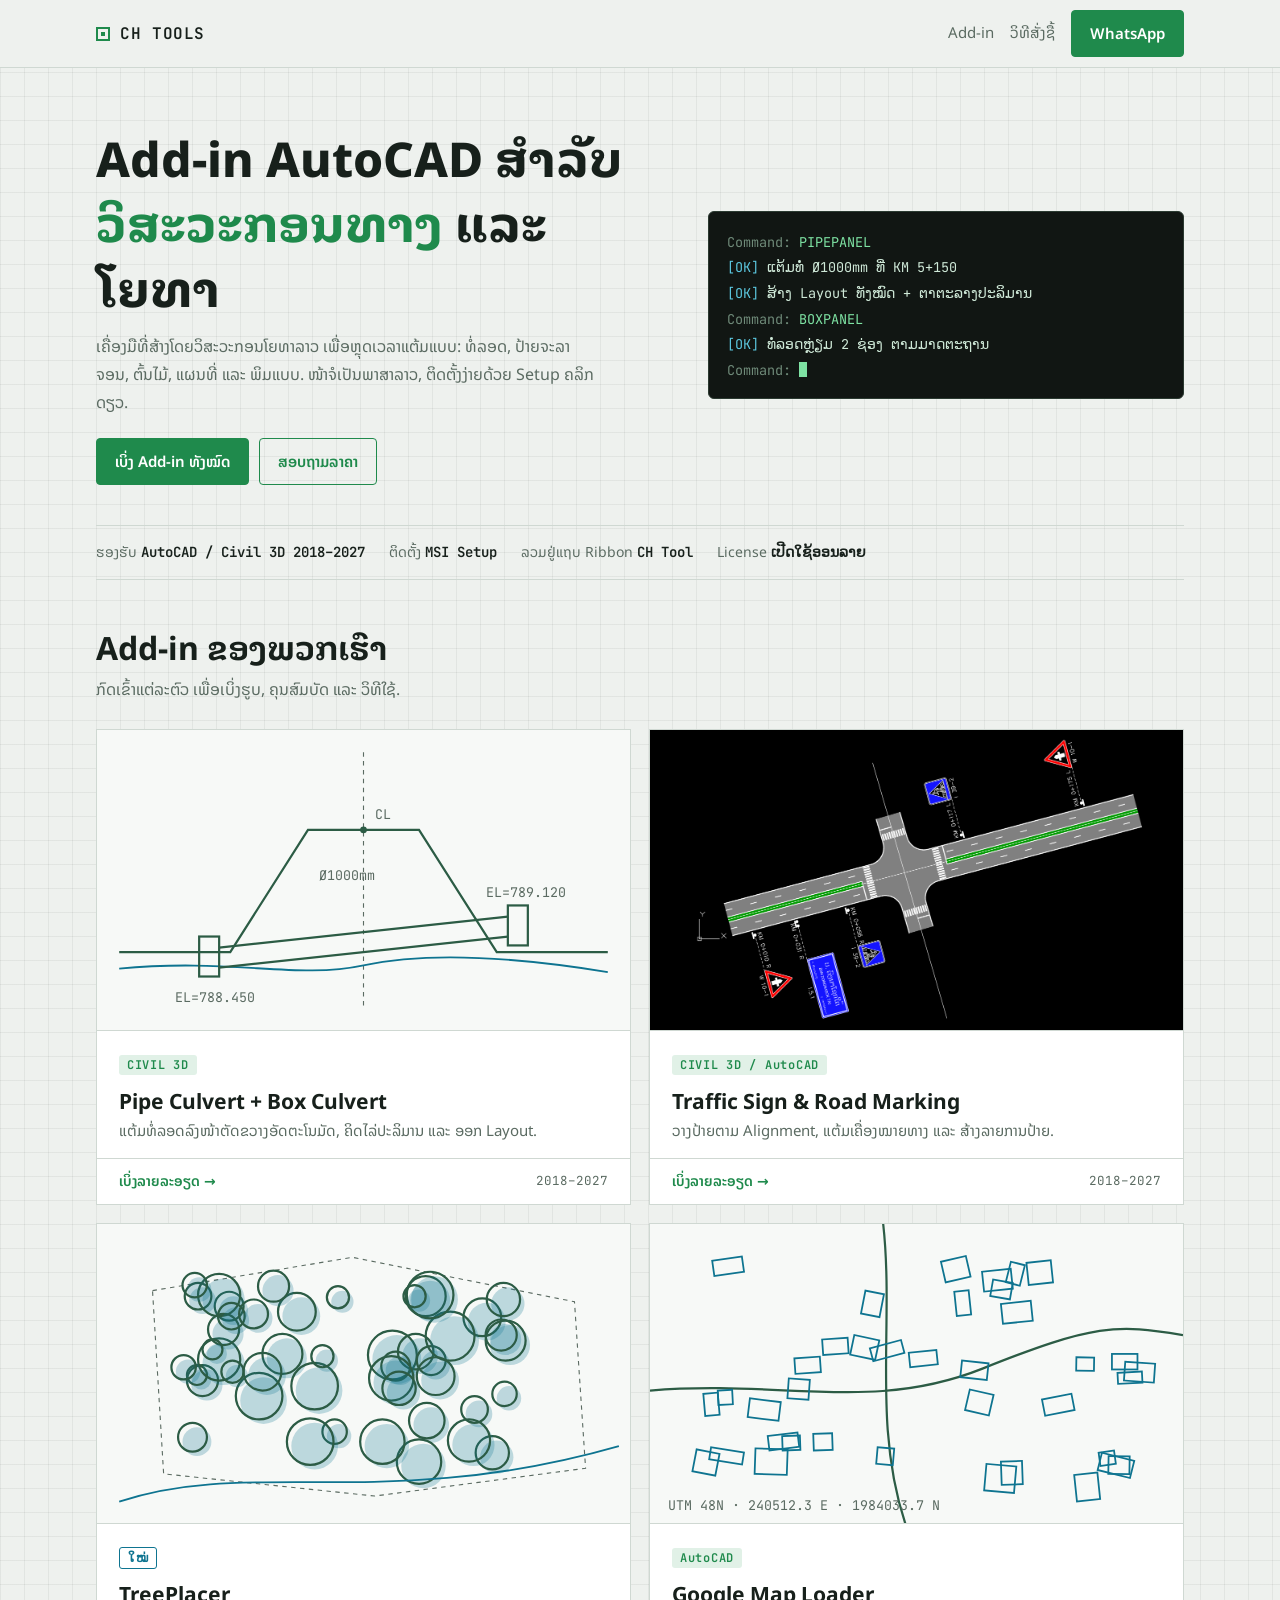
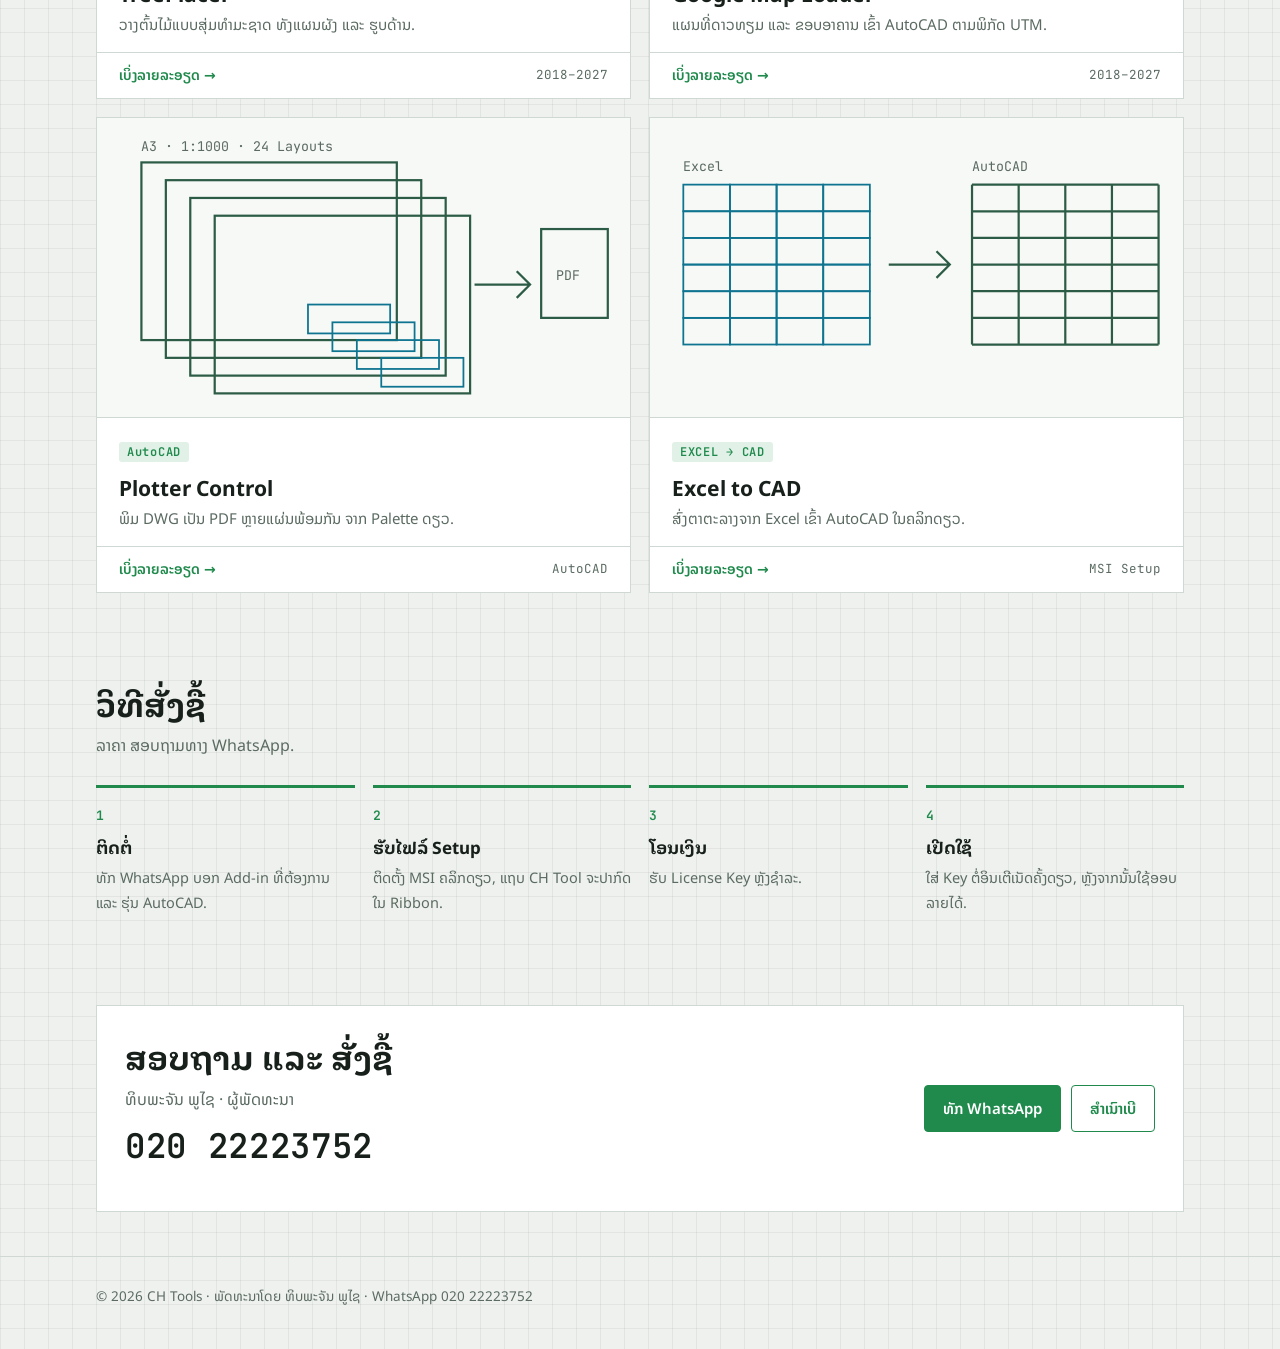
==== index.html @ dc4acc2b "Add files via upload" ====
<!doctype html>
<html lang="lo">
<head>
<meta charset="utf-8">
<meta name="viewport" content="width=device-width, initial-scale=1">
<title>CH Tools Add-in</title>
<meta name="description" content="Add-in AutoCAD ແລະ Civil 3D ສຳລັບວິສະວະກອນທາງ ແລະ ໂຍທາ">
<link rel="preconnect" href="https://fonts.googleapis.com">
<link rel="preconnect" href="https://fonts.gstatic.com" crossorigin>
<link rel="stylesheet" href="https://fonts.googleapis.com/css2?family=Noto+Sans+Lao+Looped:wght@500;700;800&family=Noto+Sans+Lao:wght@400;500;600&family=JetBrains+Mono:wght@400;600&display=swap">
<link rel="stylesheet" href="style.css">
</head>
<body>
<header class="top"><div class="wrap">
  <a class="brand" href="index.html"><i></i>CH TOOLS</a>
  <nav class="nav">
    <a class="link" href="index.html#products">Add-in</a>
    <a class="link" href="index.html#order">ວິທີສັ່ງຊື້</a>
    <a class="btn solid" href="https://wa.me/8562022223752?text=%E0%BA%AA%E0%BA%B0%E0%BA%9A%E0%BA%B2%E0%BA%8D%E0%BA%94%E0%BA%B5%2C%20%E0%BA%AA%E0%BA%BB%E0%BA%99%E0%BB%83%E0%BA%88%20Add-in%20CH%20Tools" target="_blank" rel="noopener">WhatsApp</a>
  </nav>
</div></header>
<main>

<div class="wrap">
  <div class="hero">
    <div>
      <h1>Add-in AutoCAD ສຳລັບ<br><em>ວິສະວະກອນທາງ</em> ແລະ ໂຍທາ</h1>
      <p>ເຄື່ອງມືທີ່ສ້າງໂດຍວິສະວະກອນໂຍທາລາວ ເພື່ອຫຼຸດເວລາແຕ້ມແບບ: ທໍ່ລອດ, ປ້າຍຈະລາຈອນ, ຕົ້ນໄມ້, ແຜນທີ່ ແລະ ພິມແບບ. ໜ້າຈໍເປັນພາສາລາວ, ຕິດຕັ້ງງ່າຍດ້ວຍ Setup ຄລິກດຽວ.</p>
      <div class="cta">
        <a class="btn solid" href="#products">ເບິ່ງ Add-in ທັງໝົດ</a>
        <a class="btn ghost" href="#contact">ສອບຖາມລາຄາ</a>
      </div>
    </div>
    <div class="cmd" aria-label="ຕົວຢ່າງຄຳສັ່ງ AutoCAD">
      <div><span class="p">Command:</span> <span class="k">PIPEPANEL</span></div>
      <div><span class="c">[OK]</span> ແຕ້ມທໍ່ Ø1000mm ທີ່ KM 5+150</div>
      <div><span class="c">[OK]</span> ສ້າງ Layout ທັງໝົດ + ຕາຕະລາງປະລິມານ</div>
      <div><span class="p">Command:</span> <span class="k">BOXPANEL</span></div>
      <div><span class="c">[OK]</span> ທໍ່ລອດຫຼ່ຽມ 2 ຊ່ອງ ຕາມມາດຕະຖານ</div>
      <div><span class="p">Command:</span> <span class="cur"></span></div>
    </div>
  </div>
  <div class="facts">
    <div>ຮອງຮັບ <b>AutoCAD / Civil 3D 2018–2027</b></div>
    <div>ຕິດຕັ້ງ <b>MSI Setup</b></div>
    <div>ລວມຢູ່ແຖບ Ribbon <b>CH Tool</b></div>
    <div>License <b>ເປີດໃຊ້ອອນລາຍ</b></div>
  </div>
</div>

<section id="products"><div class="wrap">
  <h2>Add-in ຂອງພວກເຮົາ</h2>
  <p class="lead">ກົດເຂົ້າແຕ່ລະຕົວ ເພື່ອເບິ່ງຮູບ, ຄຸນສົມບັດ ແລະ ວິທີໃຊ້.</p>
  <div class="grid">
<a class="card" href="pipe-culvert.html">
  <div class="thumb"><div class="fig"><svg viewBox="0 0 480 270" aria-hidden="true">
<line class="d" x1="240" y1="20" x2="240" y2="250"/>
<path class="s" d="M20 200 L120 200 L190 90 L290 90 L360 200 L460 200"/>
<path class="s2" d="M20 215 C120 205 180 225 240 212 S380 205 460 218"/>
<line class="s" x1="110" y1="196" x2="370" y2="168"/>
<line class="s" x1="110" y1="214" x2="370" y2="186"/>
<rect class="s" x="92" y="186" width="18" height="36"/><rect class="s" x="370" y="158" width="18" height="36"/>
<circle class="f" cx="240" cy="90" r="3"/>
<text x="250" y="80">CL</text>
<text x="70" y="245">EL=788.450</text><text x="350" y="150">EL=789.120</text>
<text x="200" y="135">Ø1000mm</text>
</svg><img src="img-pipe-culvert-main.png" alt="" loading="lazy" onerror="imgNext(this)"><span class="cap"></span></div></div>
  <div class="body"><span class="tag ">CIVIL 3D</span><h3>Pipe Culvert + Box Culvert</h3><p>ແຕ້ມທໍ່ລອດລົງໜ້າຕັດຂວາງອັດຕະໂນມັດ, ຄິດໄລ່ປະລິມານ ແລະ ອອກ Layout.</p></div>
  <div class="more">ເບິ່ງລາຍລະອຽດ →<span>2018–2027</span></div>
</a>
<a class="card" href="traffic-sign.html">
  <div class="thumb"><div class="fig"><svg viewBox="0 0 480 270" aria-hidden="true">
<path class="s" d="M20 240 C120 140 220 90 300 100 S430 170 470 210"/>
<path class="d" d="M20 260 C120 160 220 110 300 120 S430 190 470 230"/>
<path class="s" d="M20 280 C120 180 220 130 300 140 S430 210 470 250"/>
<g transform="translate(70 200) rotate(-20)"><line class="s2" x1="0" y1="0" x2="0" y2="-30"/><circle class="s" cx="0" cy="-40" r="10"/></g><g transform="translate(150 150) rotate(-32)"><line class="s2" x1="0" y1="0" x2="0" y2="-30"/><circle class="s" cx="0" cy="-40" r="10"/></g><g transform="translate(240 120) rotate(-8)"><line class="s2" x1="0" y1="0" x2="0" y2="-30"/><circle class="s" cx="0" cy="-40" r="10"/></g><g transform="translate(330 128) rotate(12)"><line class="s2" x1="0" y1="0" x2="0" y2="-30"/><circle class="s" cx="0" cy="-40" r="10"/></g><g transform="translate(410 160) rotate(30)"><line class="s2" x1="0" y1="0" x2="0" y2="-30"/><circle class="s" cx="0" cy="-40" r="10"/></g>
<text x="24" y="40">STA 0+000 → 0+850</text>
</svg><img src="img-traffic-sign-main.png" alt="" loading="lazy" onerror="imgNext(this)"><span class="cap"></span></div></div>
  <div class="body"><span class="tag ">CIVIL 3D / AutoCAD</span><h3>Traffic Sign &amp; Road Marking</h3><p>ວາງປ້າຍຕາມ Alignment, ແຕ້ມເຄື່ອງໝາຍທາງ ແລະ ສ້າງລາຍການປ້າຍ.</p></div>
  <div class="more">ເບິ່ງລາຍລະອຽດ →<span>2018–2027</span></div>
</a>
<a class="card" href="tree-placer.html">
  <div class="thumb"><div class="fig"><svg viewBox="0 0 480 270" aria-hidden="true">
<path class="d" d="M50 60 L230 30 L430 70 L440 220 L250 245 L60 225 Z"/>
<circle class="f2" cx="184" cy="83" r="17"/><circle class="s" cx="180" cy="79" r="17"/><circle class="f2" cx="99" cy="145" r="14"/><circle class="s" cx="95" cy="141" r="14"/><circle class="f2" cx="94" cy="140" r="9"/><circle class="s" cx="90" cy="136" r="9"/><circle class="f2" cx="221" cy="70" r="10"/><circle class="s" cx="217" cy="66" r="10"/><circle class="f2" cx="218" cy="191" r="11"/><circle class="s" cx="214" cy="187" r="11"/><circle class="f2" cx="150" cy="159" r="21"/><circle class="s" cx="146" cy="155" r="21"/><circle class="f2" cx="270" cy="122" r="22"/><circle class="s" cx="266" cy="118" r="22"/><circle class="f2" cx="90" cy="196" r="13"/><circle class="s" cx="86" cy="192" r="13"/><circle class="f2" cx="123" cy="78" r="13"/><circle class="s" cx="119" cy="74" r="13"/><circle class="f2" cx="351" cy="88" r="17"/><circle class="s" cx="347" cy="84" r="17"/><circle class="f2" cx="291" cy="119" r="16"/><circle class="s" cx="287" cy="115" r="16"/><circle class="f2" cx="95" cy="69" r="12"/><circle class="s" cx="91" cy="65" r="12"/><circle class="f2" cx="305" cy="127" r="13"/><circle class="s" cx="301" cy="123" r="13"/><circle class="f2" cx="273" cy="132" r="13"/><circle class="s" cx="269" cy="128" r="13"/><circle class="f2" cx="344" cy="171" r="12"/><circle class="s" cx="340" cy="167" r="12"/><circle class="f2" cx="269" cy="143" r="20"/><circle class="s" cx="265" cy="139" r="20"/><circle class="f2" cx="322" cy="105" r="22"/><circle class="s" cx="318" cy="101" r="22"/><circle class="f2" cx="114" cy="126" r="19"/><circle class="s" cx="110" cy="122" r="19"/><circle class="f2" cx="126" cy="137" r="10"/><circle class="s" cx="122" cy="133" r="10"/><circle class="f2" cx="301" cy="181" r="16"/><circle class="s" cx="297" cy="177" r="16"/><circle class="f2" cx="372" cy="109" r="18"/><circle class="s" cx="368" cy="105" r="18"/><circle class="f2" cx="276" cy="152" r="15"/><circle class="s" cx="272" cy="148" r="15"/><circle class="f2" cx="360" cy="210" r="15"/><circle class="s" cx="356" cy="206" r="15"/><circle class="f2" cx="300" cy="69" r="18"/><circle class="s" cx="296" cy="65" r="18"/><circle class="f2" cx="294" cy="218" r="20"/><circle class="s" cx="290" cy="214" r="20"/><circle class="f2" cx="171" cy="121" r="18"/><circle class="s" cx="167" cy="117" r="18"/><circle class="f2" cx="82" cy="133" r="11"/><circle class="s" cx="78" cy="129" r="11"/><circle class="f2" cx="114" cy="68" r="19"/><circle class="s" cx="110" cy="64" r="19"/><circle class="f2" cx="118" cy="99" r="14"/><circle class="s" cx="114" cy="95" r="14"/><circle class="f2" cx="370" cy="72" r="15"/><circle class="s" cx="366" cy="68" r="15"/><circle class="f2" cx="261" cy="200" r="20"/><circle class="s" cx="257" cy="196" r="20"/><circle class="f2" cx="368" cy="104" r="14"/><circle class="s" cx="364" cy="100" r="14"/><circle class="f2" cx="196" cy="200" r="21"/><circle class="s" cx="192" cy="196" r="21"/><circle class="f2" cx="125" cy="87" r="12"/><circle class="s" cx="121" cy="83" r="12"/><circle class="f2" cx="153" cy="137" r="17"/><circle class="s" cx="149" cy="133" r="17"/><circle class="f2" cx="163" cy="60" r="14"/><circle class="s" cx="159" cy="56" r="14"/><circle class="f2" cx="200" cy="150" r="21"/><circle class="s" cx="196" cy="146" r="21"/><circle class="f2" cx="309" cy="141" r="17"/><circle class="s" cx="305" cy="137" r="17"/><circle class="f2" cx="304" cy="68" r="21"/><circle class="s" cx="300" cy="64" r="21"/><circle class="f2" cx="339" cy="199" r="19"/><circle class="s" cx="335" cy="195" r="19"/><circle class="f2" cx="207" cy="123" r="10"/><circle class="s" cx="203" cy="119" r="10"/><circle class="f2" cx="290" cy="69" r="10"/><circle class="s" cx="286" cy="65" r="10"/><circle class="f2" cx="145" cy="85" r="13"/><circle class="s" cx="141" cy="81" r="13"/><circle class="f2" cx="92" cy="59" r="11"/><circle class="s" cx="88" cy="55" r="11"/><circle class="f2" cx="108" cy="117" r="9"/><circle class="s" cx="104" cy="113" r="9"/><circle class="f2" cx="371" cy="157" r="11"/><circle class="s" cx="367" cy="153" r="11"/>
<path class="s2" d="M20 250 C140 210 260 260 470 200" stroke-width="5"/>
</svg><img src="img-tree-placer-main.png" alt="" loading="lazy" onerror="imgNext(this)"><span class="cap"></span></div></div>
  <div class="body"><span class="tag new">ໃໝ່</span><h3>TreePlacer</h3><p>ວາງຕົ້ນໄມ້ແບບສຸ່ມທຳມະຊາດ ທັງແຜນຜັງ ແລະ ຮູບດ້ານ.</p></div>
  <div class="more">ເບິ່ງລາຍລະອຽດ →<span>2018–2027</span></div>
</a>
<a class="card" href="map-loader.html">
  <div class="thumb"><div class="fig"><svg viewBox="0 0 480 270" aria-hidden="true">
<path class="s" d="M0 150 C120 140 200 170 300 130 S420 90 480 100" stroke-width="7"/>
<path class="s" d="M210 0 C220 90 200 180 230 270" stroke-width="5"/>
<rect class="s2" x="125" y="139" width="19" height="18" transform="rotate(4 125 139)"/><rect class="s2" x="56" y="33" width="27" height="14" transform="rotate(-8 56 33)"/><rect class="s2" x="428" y="124" width="27" height="17" transform="rotate(4 428 124)"/><rect class="s2" x="90" y="157" width="28" height="17" transform="rotate(7 90 157)"/><rect class="s2" x="299" y="43" width="26" height="18" transform="rotate(-6 299 43)"/><rect class="s2" x="42" y="203" width="21" height="20" transform="rotate(11 42 203)"/><rect class="s2" x="316" y="214" width="19" height="21" transform="rotate(-2 316 214)"/><rect class="s2" x="404" y="206" width="14" height="12" transform="rotate(-8 404 206)"/><rect class="s2" x="416" y="117" width="23" height="14" transform="rotate(0 416 117)"/><rect class="s2" x="184" y="100" width="23" height="18" transform="rotate(12 184 100)"/><rect class="s2" x="303" y="216" width="27" height="24" transform="rotate(5 303 216)"/><rect class="s2" x="95" y="202" width="29" height="23" transform="rotate(2 95 202)"/><rect class="s2" x="316" y="72" width="27" height="18" transform="rotate(-6 316 72)"/><rect class="s2" x="55" y="201" width="30" height="11" transform="rotate(9 55 201)"/><rect class="s2" x="194" y="60" width="17" height="21" transform="rotate(11 194 60)"/><rect class="s2" x="48" y="153" width="13" height="20" transform="rotate(-5 48 153)"/><rect class="s2" x="382" y="226" width="21" height="24" transform="rotate(-6 382 226)"/><rect class="s2" x="61" y="150" width="13" height="13" transform="rotate(-3 61 150)"/><rect class="s2" x="274" y="61" width="13" height="22" transform="rotate(-6 274 61)"/><rect class="s2" x="413" y="209" width="19" height="16" transform="rotate(1 413 209)"/><rect class="s2" x="288" y="149" width="22" height="19" transform="rotate(13 288 149)"/><rect class="s2" x="233" y="116" width="25" height="13" transform="rotate(-6 233 116)"/><rect class="s2" x="421" y="134" width="22" height="10" transform="rotate(-3 421 134)"/><rect class="s2" x="262" y="34" width="23" height="19" transform="rotate(-13 262 34)"/><rect class="s2" x="281" y="123" width="24" height="15" transform="rotate(6 281 123)"/><rect class="s2" x="325" y="34" width="13" height="19" transform="rotate(14 325 34)"/><rect class="s2" x="130" y="121" width="23" height="14" transform="rotate(-4 130 121)"/><rect class="s2" x="155" y="104" width="23" height="14" transform="rotate(-4 155 104)"/><rect class="s2" x="339" y="35" width="22" height="20" transform="rotate(-6 339 35)"/><rect class="s2" x="119" y="191" width="16" height="13" transform="rotate(-2 119 191)"/><rect class="s2" x="309" y="50" width="18" height="15" transform="rotate(10 309 50)"/><rect class="s2" x="205" y="201" width="15" height="15" transform="rotate(5 205 201)"/><rect class="s2" x="384" y="120" width="16" height="12" transform="rotate(1 384 120)"/><rect class="s2" x="106" y="191" width="27" height="13" transform="rotate(-7 106 191)"/><rect class="s2" x="353" y="158" width="27" height="15" transform="rotate(-11 353 158)"/><rect class="s2" x="147" y="189" width="17" height="15" transform="rotate(-2 147 189)"/><rect class="s2" x="198" y="112" width="29" height="12" transform="rotate(-15 198 112)"/><rect class="s2" x="407" y="206" width="30" height="16" transform="rotate(14 407 206)"/>
<text x="16" y="258">UTM 48N · 240512.3 E · 1984033.7 N</text>
</svg><img src="img-map-loader-main.png" alt="" loading="lazy" onerror="imgNext(this)"><span class="cap"></span></div></div>
  <div class="body"><span class="tag ">AutoCAD</span><h3>Google Map Loader</h3><p>ແຜນທີ່ດາວທຽມ ແລະ ຂອບອາຄານ ເຂົ້າ AutoCAD ຕາມພິກັດ UTM.</p></div>
  <div class="more">ເບິ່ງລາຍລະອຽດ →<span>2018–2027</span></div>
</a>
<a class="card" href="plotter.html">
  <div class="thumb"><div class="fig"><svg viewBox="0 0 480 270" aria-hidden="true">
<rect class="s" x="40" y="40" width="230" height="160" fill="var(--sheet)"/><rect class="s2" x="190" y="168" width="74" height="26"/><rect class="s" x="62" y="56" width="230" height="160" fill="var(--sheet)"/><rect class="s2" x="212" y="184" width="74" height="26"/><rect class="s" x="84" y="72" width="230" height="160" fill="var(--sheet)"/><rect class="s2" x="234" y="200" width="74" height="26"/><rect class="s" x="106" y="88" width="230" height="160" fill="var(--sheet)"/><rect class="s2" x="256" y="216" width="74" height="26"/>
<path class="s" d="M340 150 L390 150 M378 138 L390 150 L378 162"/>
<rect class="s" x="400" y="100" width="60" height="80"/><text x="413" y="146">PDF</text>
<text x="40" y="30">A3 · 1:1000 · 24 Layouts</text>
</svg><img src="img-plotter-main.png" alt="" loading="lazy" onerror="imgNext(this)"><span class="cap"></span></div></div>
  <div class="body"><span class="tag ">AutoCAD</span><h3>Plotter Control</h3><p>ພິມ DWG ເປັນ PDF ຫຼາຍແຜ່ນພ້ອມກັນ ຈາກ Palette ດຽວ.</p></div>
  <div class="more">ເບິ່ງລາຍລະອຽດ →<span>AutoCAD</span></div>
</a>
<a class="card" href="excel-to-cad.html">
  <div class="thumb"><div class="fig"><svg viewBox="0 0 480 270" aria-hidden="true">
<text x="30" y="48">Excel</text><rect class="s2" x="30" y="60" width="42" height="24"/><rect class="s2" x="72" y="60" width="42" height="24"/><rect class="s2" x="114" y="60" width="42" height="24"/><rect class="s2" x="156" y="60" width="42" height="24"/><rect class="s2" x="30" y="84" width="42" height="24"/><rect class="s2" x="72" y="84" width="42" height="24"/><rect class="s2" x="114" y="84" width="42" height="24"/><rect class="s2" x="156" y="84" width="42" height="24"/><rect class="s2" x="30" y="108" width="42" height="24"/><rect class="s2" x="72" y="108" width="42" height="24"/><rect class="s2" x="114" y="108" width="42" height="24"/><rect class="s2" x="156" y="108" width="42" height="24"/><rect class="s2" x="30" y="132" width="42" height="24"/><rect class="s2" x="72" y="132" width="42" height="24"/><rect class="s2" x="114" y="132" width="42" height="24"/><rect class="s2" x="156" y="132" width="42" height="24"/><rect class="s2" x="30" y="156" width="42" height="24"/><rect class="s2" x="72" y="156" width="42" height="24"/><rect class="s2" x="114" y="156" width="42" height="24"/><rect class="s2" x="156" y="156" width="42" height="24"/><rect class="s2" x="30" y="180" width="42" height="24"/><rect class="s2" x="72" y="180" width="42" height="24"/><rect class="s2" x="114" y="180" width="42" height="24"/><rect class="s2" x="156" y="180" width="42" height="24"/>
<path class="s" d="M215 132 L270 132 M258 120 L270 132 L258 144"/>
<text x="290" y="48">AutoCAD</text><line class="s" x1="290" y1="60" x2="458" y2="60"/><line class="s" x1="290" y1="84" x2="458" y2="84"/><line class="s" x1="290" y1="108" x2="458" y2="108"/><line class="s" x1="290" y1="132" x2="458" y2="132"/><line class="s" x1="290" y1="156" x2="458" y2="156"/><line class="s" x1="290" y1="180" x2="458" y2="180"/><line class="s" x1="290" y1="60" x2="290" y2="204"/><line class="s" x1="332" y1="60" x2="332" y2="204"/><line class="s" x1="374" y1="60" x2="374" y2="204"/><line class="s" x1="416" y1="60" x2="416" y2="204"/><line class="s" x1="458" y1="60" x2="458" y2="204"/>
<line class="s" x1="290" y1="204" x2="458" y2="204"/>
</svg><img src="img-excel-to-cad-main.png" alt="" loading="lazy" onerror="imgNext(this)"><span class="cap"></span></div></div>
  <div class="body"><span class="tag ">EXCEL → CAD</span><h3>Excel to CAD</h3><p>ສົ່ງຕາຕະລາງຈາກ Excel ເຂົ້າ AutoCAD ໃນຄລິກດຽວ.</p></div>
  <div class="more">ເບິ່ງລາຍລະອຽດ →<span>MSI Setup</span></div>
</a>
  </div>
</div></section>

<section id="order"><div class="wrap">
  <h2>ວິທີສັ່ງຊື້</h2>
  <p class="lead">ລາຄາ ສອບຖາມທາງ WhatsApp.</p>
  <div class="steps">
    <div class="step"><h4>ຕິດຕໍ່</h4><p>ທັກ WhatsApp ບອກ Add-in ທີ່ຕ້ອງການ ແລະ ຮຸ່ນ AutoCAD.</p></div>
    <div class="step"><h4>ຮັບໄຟລ໌ Setup</h4><p>ຕິດຕັ້ງ MSI ຄລິກດຽວ, ແຖບ CH Tool ຈະປາກົດໃນ Ribbon.</p></div>
    <div class="step"><h4>ໂອນເງິນ</h4><p>ຮັບ License Key ຫຼັງຊຳລະ.</p></div>
    <div class="step"><h4>ເປີດໃຊ້</h4><p>ໃສ່ Key ຕໍ່ອິນເຕີເນັດຄັ້ງດຽວ, ຫຼັງຈາກນັ້ນໃຊ້ອອບລາຍໄດ້.</p></div>
  </div>
</div></section>
<section id="contact"><div class="wrap">
  <div class="contact">
    <div>
      <h2>ສອບຖາມ ແລະ ສັ່ງຊື້</h2>
      <p class="lead" style="margin-bottom:10px">ທິບພະຈັນ ພູໄຊ · ຜູ້ພັດທະນາ</p>
      <div class="phone" id="ph">020 22223752</div>
      <div class="note" id="note" aria-live="polite"></div>
    </div>
    <div class="cta">
      <a class="btn solid" href="https://wa.me/8562022223752?text=%E0%BA%AA%E0%BA%B0%E0%BA%9A%E0%BA%B2%E0%BA%8D%E0%BA%94%E0%BA%B5%2C%20%E0%BA%AA%E0%BA%BB%E0%BA%99%E0%BB%83%E0%BA%88%20Add-in%20CH%20Tools" target="_blank" rel="noopener">ທັກ WhatsApp</a>
      <button class="btn ghost" id="copy" type="button">ສຳເນົາເບີ</button>
    </div>
  </div>
</div></section>
</main>
<footer><div class="wrap">© 2026 CH Tools · ພັດທະນາໂດຍ ທິບພະຈັນ ພູໄຊ · WhatsApp 020 22223752</div></footer>
<script>
function imgNext(i){var e=['.png','.jpg','.jpeg','.PNG','.JPG','.JPEG'],s=i.getAttribute('src'),m=s.match(/\.[A-Za-z]+$/),k=m?e.indexOf(m[0]):-1;if(k>=0&&k<e.length-1){i.src=s.slice(0,-m[0].length)+e[k+1];}else{i.remove();}}
(function(){var b=document.getElementById('copy');if(!b)return;b.addEventListener('click',function(){
var n=document.getElementById('note'),t='020 22223752';
function sel(){var r=document.createRange();r.selectNodeContents(document.getElementById('ph'));var s=getSelection();s.removeAllRanges();s.addRange(r);n.textContent='ເລືອກເບີແລ້ວ, ກົດ Ctrl+C ເພື່ອສຳເນົາ';}
try{navigator.clipboard.writeText(t).then(function(){n.textContent='ສຳເນົາເບີແລ້ວ';},sel);}catch(e){sel();}
});})();
</script>
</body>
</html>
---- style.css ----
/* CH Tools — AutoCAD model-space grid, title-block sheets */
:root{
  --bg:#eef1ee; --panel:#ffffff; --fg:#17201b; --muted:#5b6b62; --line:#cfd8d2;
  --grid:rgba(23,32,27,.06); --accent:#1f8a4c; --accent-ink:#ffffff; --accent-soft:#e1f1e7; --cyan:#0e7490;
  --draw:#2c5c45; --draw2:#0e7490; --sheet:#f7f9f7;
  --display:"Noto Sans Lao Looped","Noto Sans Lao",system-ui,sans-serif;
  --body:"Noto Sans Lao",system-ui,sans-serif;
  --mono:"JetBrains Mono",ui-monospace,Consolas,monospace;
}
@media (prefers-color-scheme:dark){:root:not([data-theme="light"]){
  --bg:#1b1f23; --panel:#242a2f; --fg:#e7ece9; --muted:#9aa8a0; --line:#363f45;
  --grid:rgba(255,255,255,.045); --accent:#3fbf74; --accent-ink:#0d1a12; --accent-soft:#1f3328; --cyan:#5cc8e0;
  --draw:#7ee2a3; --draw2:#5cc8e0; --sheet:#14181b; color-scheme:dark}}
:root[data-theme="dark"]{
  --bg:#1b1f23; --panel:#242a2f; --fg:#e7ece9; --muted:#9aa8a0; --line:#363f45;
  --grid:rgba(255,255,255,.045); --accent:#3fbf74; --accent-ink:#0d1a12; --accent-soft:#1f3328; --cyan:#5cc8e0;
  --draw:#7ee2a3; --draw2:#5cc8e0; --sheet:#14181b; color-scheme:dark}
*{box-sizing:border-box}
html{scroll-behavior:smooth}
body{margin:0;background:var(--bg);color:var(--fg);font-family:var(--body);font-size:16px;line-height:1.75;
  background-image:linear-gradient(var(--grid) 1px,transparent 1px),linear-gradient(90deg,var(--grid) 1px,transparent 1px);
  background-size:24px 24px}
img{max-width:100%}
.wrap{max-width:1120px;margin:0 auto;padding-left:max(16px,env(safe-area-inset-left,0px));padding-right:max(16px,env(safe-area-inset-right,0px))}
a{color:var(--accent)}
:focus-visible{outline:2px solid var(--accent);outline-offset:2px}
header.top{position:sticky;top:0;z-index:5;background:var(--bg);border-bottom:1px solid var(--line)}
.top .wrap{display:flex;align-items:center;justify-content:space-between;gap:12px;padding-block:10px}
.brand{font-family:var(--mono);font-weight:600;letter-spacing:.04em;display:flex;align-items:center;gap:10px;color:var(--fg);text-decoration:none}
.brand i{width:14px;height:14px;border:2px solid var(--accent);display:inline-block;position:relative}
.brand i::after{content:"";position:absolute;inset:3px;background:var(--accent)}
.nav{display:flex;align-items:center;gap:16px}
.nav a.link{color:var(--muted);text-decoration:none;font-size:15px}
.nav a.link:hover{color:var(--fg)}
.btn{display:inline-flex;align-items:center;gap:8px;font:600 15px var(--body);padding:10px 18px;border-radius:4px;border:1px solid var(--accent);text-decoration:none;cursor:pointer}
.btn.solid{background:var(--accent);color:var(--accent-ink)}
.btn.ghost{background:transparent;color:var(--accent)}
.cta{display:flex;flex-wrap:wrap;gap:10px}
h1,h2,h3,h4{font-family:var(--display);text-wrap:balance}
h2{font-size:clamp(24px,3.4vw,32px);margin:0 0 6px;line-height:1.4}
.lead{color:var(--muted);margin:0 0 26px}
section{padding-block:44px}
.tag{display:inline-block;font:600 12px var(--mono);letter-spacing:.06em;color:var(--accent);background:var(--accent-soft);padding:2px 8px;border-radius:3px}
.tag.new{color:var(--cyan);background:transparent;border:1px solid var(--cyan)}
.tag.dev{color:var(--muted);background:transparent;border:1px dashed var(--muted)}

/* ---------- home ---------- */
.hero{padding-block:56px 40px;display:grid;grid-template-columns:1.2fr 1fr;gap:40px;align-items:center}
.hero h1{font-weight:800;font-size:clamp(30px,5vw,48px);line-height:1.35;margin:0 0 14px}
.hero h1 em{font-style:normal;color:var(--accent)}
.hero p{color:var(--muted);max-width:56ch;margin:0 0 22px}
.cmd{background:#111613;color:#cfe9d8;font-family:var(--mono);font-size:13.5px;line-height:1.9;border-radius:6px;padding:18px 18px 14px;border:1px solid #2b3a31;min-width:0;overflow-x:auto}
.cmd .p{color:#6f8a79}.cmd .k{color:#7ee2a3}.cmd .c{color:#5cc8e0}
.cmd .cur{display:inline-block;width:8px;height:15px;background:#7ee2a3;vertical-align:-2px;animation:b 1s steps(1) infinite}
@keyframes b{50%{opacity:0}}
@media (prefers-reduced-motion:reduce){.cmd .cur{animation:none}html{scroll-behavior:auto}}
.facts{display:flex;flex-wrap:wrap;gap:8px 24px;padding-block:14px;border-block:1px solid var(--line);font-size:14px;color:var(--muted)}
.facts b{color:var(--fg);font-family:var(--mono);font-weight:600}
.grid{display:grid;grid-template-columns:repeat(2,minmax(0,1fr));gap:18px}
.card{background:var(--panel);border:1px solid var(--line);display:flex;flex-direction:column;text-decoration:none;color:var(--fg);transition:border-color .15s,transform .15s}
.card:hover{border-color:var(--accent);transform:translateY(-2px)}
@media (prefers-reduced-motion:reduce){.card{transition:none}.card:hover{transform:none}}
.card .thumb{border-bottom:1px solid var(--line)}
.card .body{padding:18px 22px 14px;flex:1;min-width:0}
.card h3{font-size:21px;margin:8px 0 4px;line-height:1.4}
.card p{margin:0;color:var(--muted);font-size:15px}
.card .more{display:flex;justify-content:space-between;align-items:center;border-top:1px solid var(--line);padding:10px 22px;font-size:14px;font-weight:600;color:var(--accent)}
.card .more span{font-family:var(--mono);font-weight:400;color:var(--muted);font-size:12.5px}

/* ---------- figure (drawing sheet with optional real screenshot) ---------- */
.fig{position:relative;background:var(--sheet);aspect-ratio:16/9;overflow:hidden;max-width:100%}
.fig svg{position:absolute;inset:0;width:100%;height:100%}
.fig img{position:absolute;inset:0;width:100%;height:100%;object-fit:cover;max-width:none}
.fig .cap{position:absolute;right:8px;bottom:6px;font:11px var(--mono);color:var(--muted);background:var(--sheet);padding:0 6px}
.fig .s{stroke:var(--draw);fill:none;stroke-width:2}
.fig .s2{stroke:var(--draw2);fill:none;stroke-width:1.6}
.fig .f{fill:var(--draw);stroke:none}
.fig .f2{fill:var(--draw2);stroke:none;opacity:.25}
.fig .d{stroke:var(--muted);fill:none;stroke-width:1;stroke-dasharray:4 4}
.fig text{fill:var(--muted);font:12px var(--mono)}

/* ---------- product page ---------- */
.crumb{font-size:14px;color:var(--muted);padding-top:22px}
.crumb a{color:var(--muted)}
.phero{display:grid;grid-template-columns:1fr 1.15fr;gap:36px;align-items:center;padding-block:22px 36px}
.phero h1{font-size:clamp(30px,4.6vw,44px);line-height:1.3;margin:10px 0 10px;font-weight:800}
.phero p{color:var(--muted);margin:0 0 20px;max-width:52ch}
.phero .fig{border:1px solid var(--line)}
.shots{display:grid;grid-template-columns:repeat(3,minmax(0,1fr));gap:14px}
.shots .fig{border:1px solid var(--line)}
.shots figcaption{font-size:14px;color:var(--muted);margin-top:6px}
.shots figure{margin:0;min-width:0}
.vs{display:grid;grid-template-columns:repeat(2,minmax(0,1fr));gap:18px}
.vs > div{background:var(--panel);border:1px solid var(--line);padding:20px 22px}
.vs h3{margin:0 0 8px;font-size:18px}
.vs .old h3{color:var(--muted)}
.vs .new{border-color:var(--accent)}
.vs .new h3{color:var(--accent)}
.vs ul{margin:0;padding-left:18px}
.feats{display:grid;grid-template-columns:repeat(2,minmax(0,1fr));gap:0;border-top:1px solid var(--line)}
.feat{padding:18px 22px 18px 0;border-bottom:1px solid var(--line);min-width:0}
.feat:nth-child(odd){padding-right:28px}
.feat:nth-child(even){padding-left:28px;border-left:1px solid var(--line)}
.feat h4{margin:0 0 4px;font-size:17px}
.feat p{margin:0;color:var(--muted);font-size:15px}
.steps{display:grid;grid-template-columns:repeat(4,minmax(0,1fr));gap:18px;counter-reset:s}
.step{border-top:3px solid var(--accent);padding-top:12px;min-width:0}
.step::before{counter-increment:s;content:counter(s);font:600 13px var(--mono);color:var(--accent)}
.step h4{margin:4px 0 4px;font-size:17px}
.step p{margin:0;color:var(--muted);font-size:14.5px}
.spec{width:100%;border-collapse:collapse;background:var(--panel);border:1px solid var(--line);font-size:15px}
.spec th,.spec td{text-align:left;padding:10px 16px;border-bottom:1px solid var(--line);vertical-align:top}
.spec th{width:34%;color:var(--muted);font-weight:500}
.spec td{font-family:var(--mono);font-size:14px;overflow-wrap:anywhere}
.spec tr:last-child th,.spec tr:last-child td{border-bottom:0}
.faq details{border-bottom:1px solid var(--line);padding:12px 0}
.faq summary{cursor:pointer;font-weight:600;list-style:none;display:flex;justify-content:space-between;gap:12px}
.faq summary::-webkit-details-marker{display:none}
.faq summary::after{content:"+";font-family:var(--mono);color:var(--accent)}
.faq details[open] summary::after{content:"−"}
.faq details p{margin:8px 0 0;color:var(--muted)}
.two{display:grid;grid-template-columns:1fr 1fr;gap:36px}
.others{display:grid;grid-template-columns:repeat(5,minmax(0,1fr));gap:12px}
.others a{background:var(--panel);border:1px solid var(--line);padding:12px 14px;text-decoration:none;color:var(--fg);font-weight:600;font-size:14.5px}
.others a:hover{border-color:var(--accent)}
.others a span{display:block;font:400 12px var(--mono);color:var(--muted)}

/* ---------- contact / footer ---------- */
.contact{background:var(--panel);border:1px solid var(--line);padding:28px;display:grid;grid-template-columns:1fr auto;gap:24px;align-items:center}
.phone{font:600 clamp(24px,4vw,34px) var(--mono);letter-spacing:.02em;user-select:all}
.note{font-size:13px;color:var(--muted);min-height:1.2em}
footer{padding-block:28px 40px;color:var(--muted);font-size:13.5px;border-top:1px solid var(--line)}

@media (max-width:860px){
  .hero,.phero,.contact,.two{grid-template-columns:1fr}
  .grid,.vs{grid-template-columns:1fr}
  .steps{grid-template-columns:repeat(2,minmax(0,1fr))}
  .others{grid-template-columns:repeat(2,minmax(0,1fr))}
  .feats{grid-template-columns:1fr}
  .feat:nth-child(n){padding:16px 0;border-left:0}
}
@media (max-width:560px){
  .shots{grid-template-columns:1fr}
  .nav a.link{display:none}
}
@media (max-width:440px){.steps{grid-template-columns:1fr}.top .btn{padding:8px 12px;font-size:14px}}
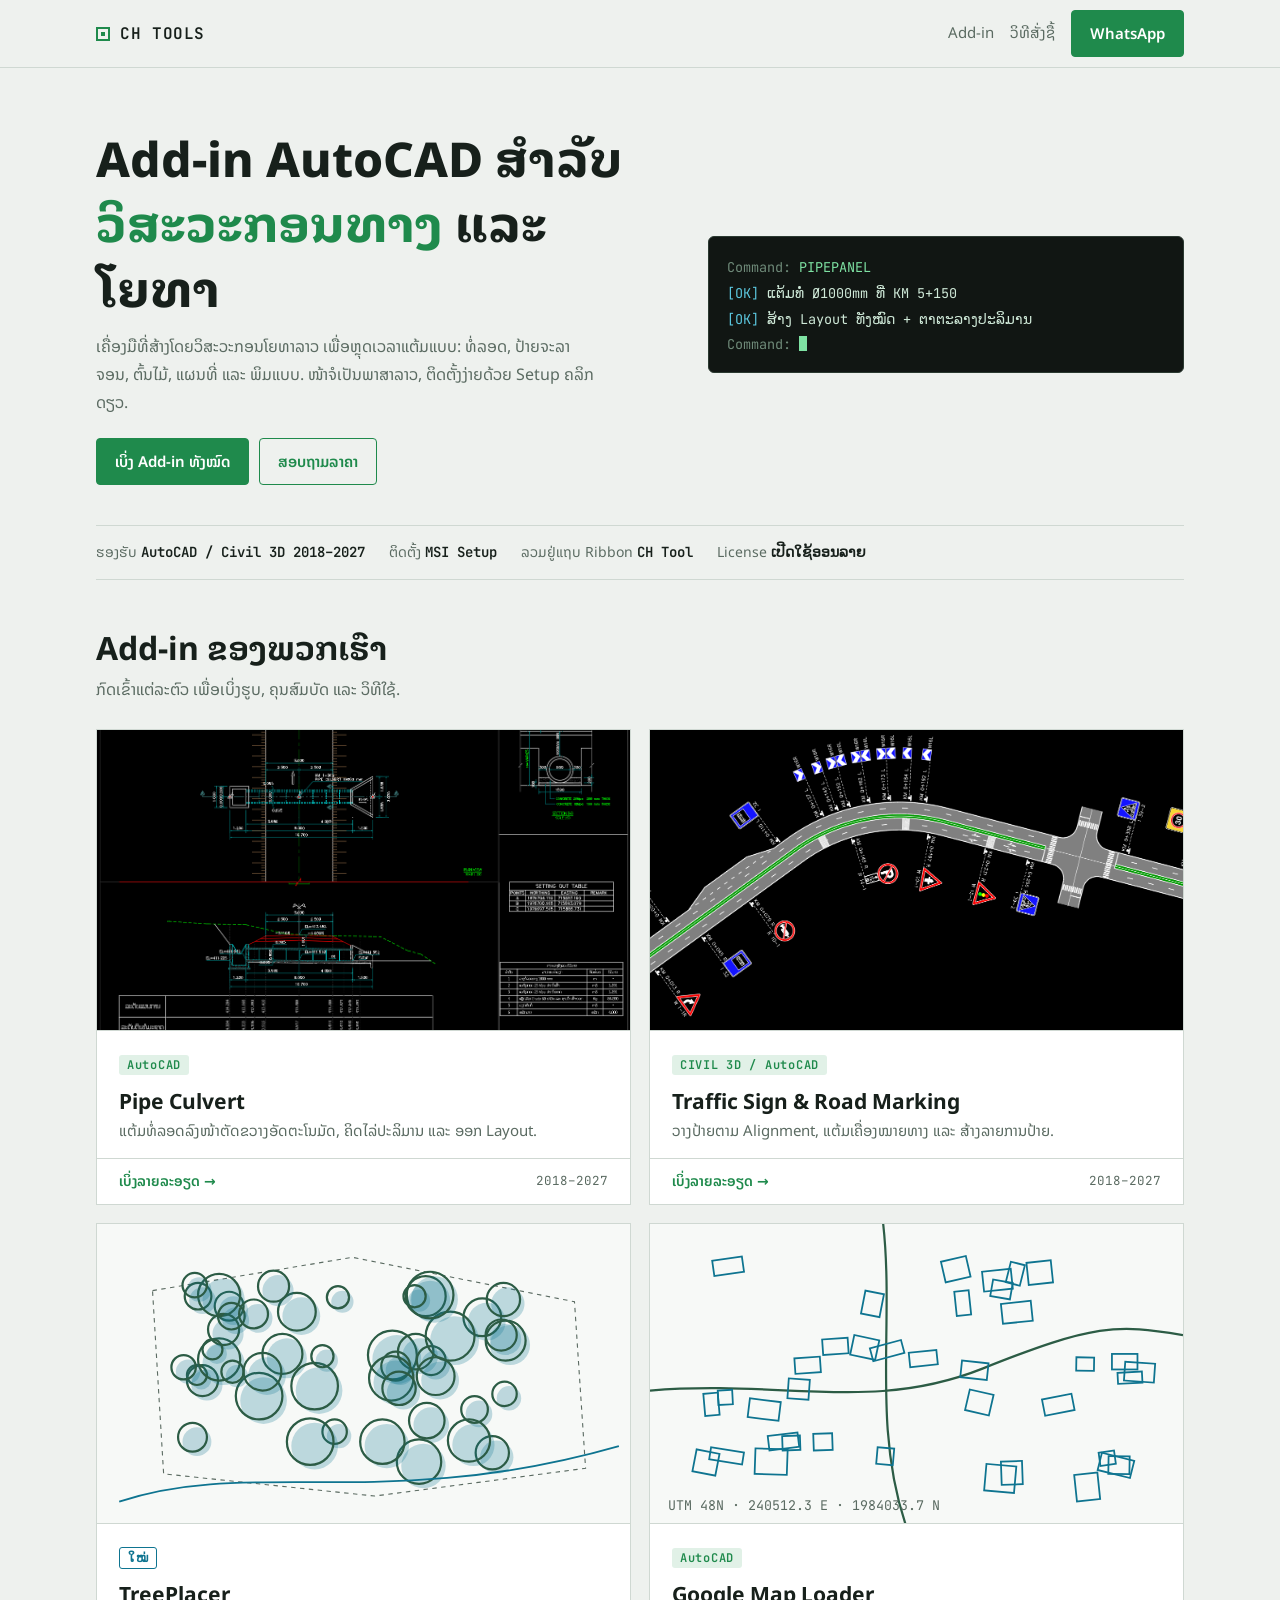
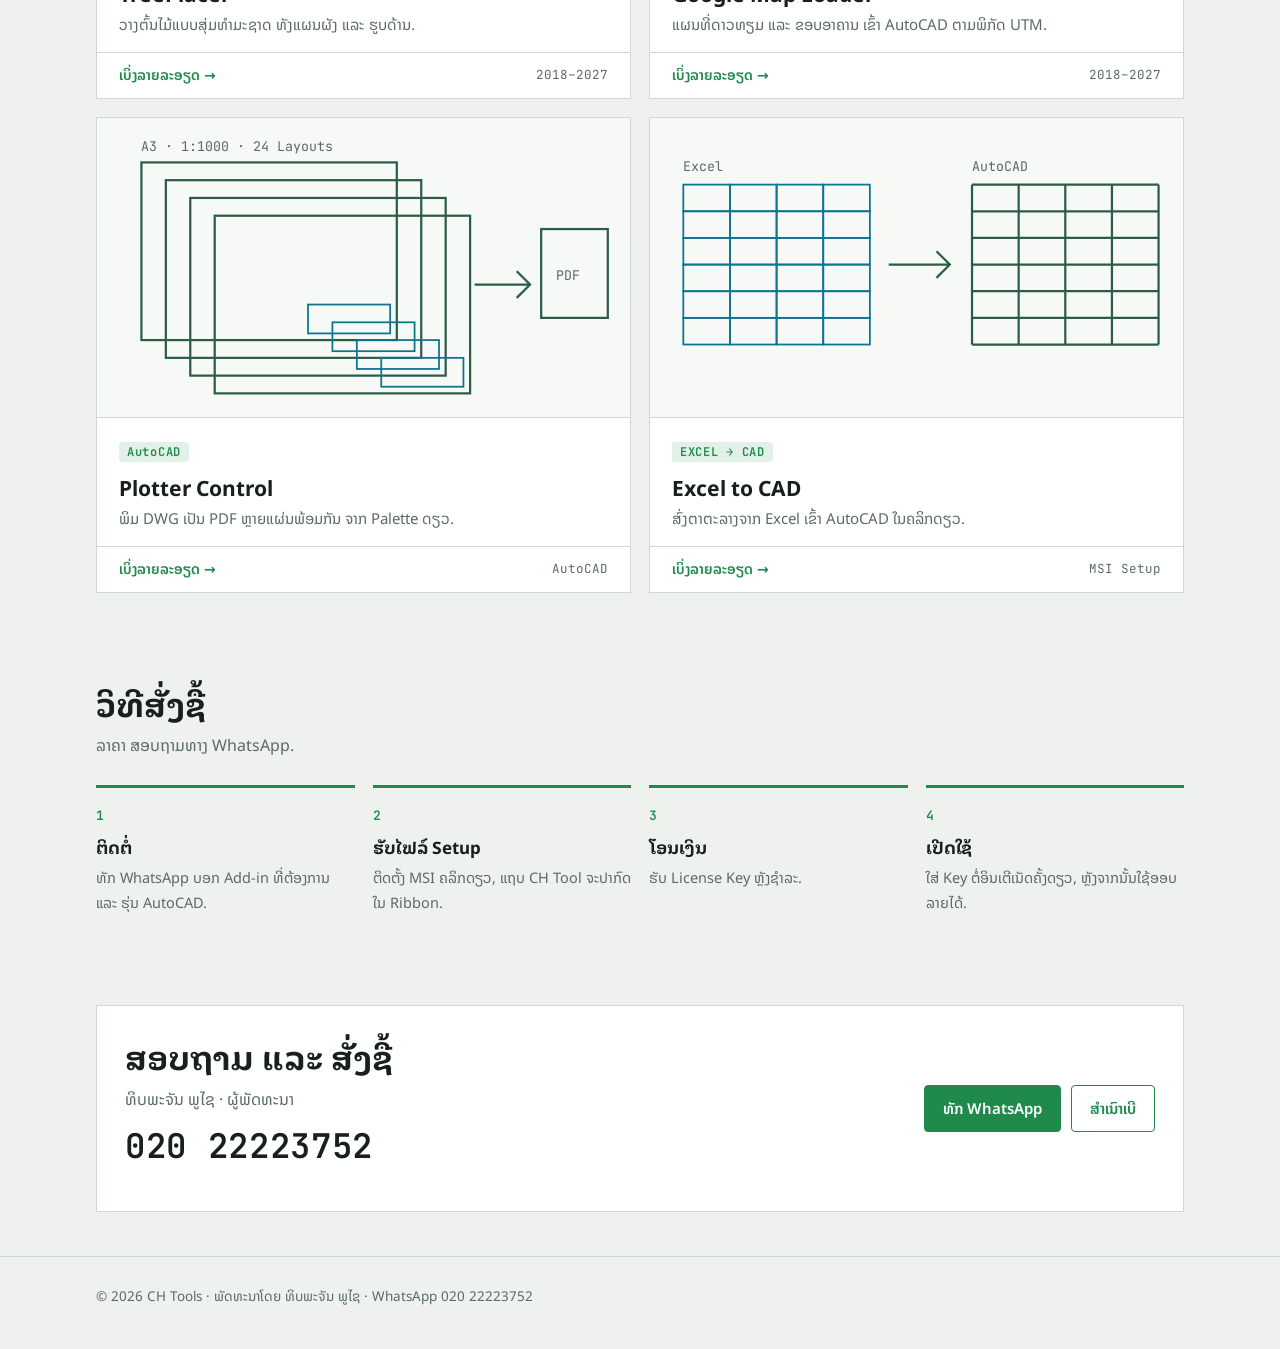
==== commit 6fe1909c: "Add files via upload" ====
--- a/index.html
+++ b/index.html
@@ -35,8 +35,6 @@
       <div><span class="p">Command:</span> <span class="k">PIPEPANEL</span></div>
       <div><span class="c">[OK]</span> ແຕ້ມທໍ່ Ø1000mm ທີ່ KM 5+150</div>
       <div><span class="c">[OK]</span> ສ້າງ Layout ທັງໝົດ + ຕາຕະລາງປະລິມານ</div>
-      <div><span class="p">Command:</span> <span class="k">BOXPANEL</span></div>
-      <div><span class="c">[OK]</span> ທໍ່ລອດຫຼ່ຽມ 2 ຊ່ອງ ຕາມມາດຕະຖານ</div>
       <div><span class="p">Command:</span> <span class="cur"></span></div>
     </div>
   </div>
@@ -65,7 +63,7 @@
 <text x="70" y="245">EL=788.450</text><text x="350" y="150">EL=789.120</text>
 <text x="200" y="135">Ø1000mm</text>
 </svg><img src="img-pipe-culvert-main.png" alt="" loading="lazy" onerror="imgNext(this)"><span class="cap"></span></div></div>
-  <div class="body"><span class="tag ">CIVIL 3D</span><h3>Pipe Culvert + Box Culvert</h3><p>ແຕ້ມທໍ່ລອດລົງໜ້າຕັດຂວາງອັດຕະໂນມັດ, ຄິດໄລ່ປະລິມານ ແລະ ອອກ Layout.</p></div>
+  <div class="body"><span class="tag ">AutoCAD</span><h3>Pipe Culvert</h3><p>ແຕ້ມທໍ່ລອດລົງໜ້າຕັດຂວາງອັດຕະໂນມັດ, ຄິດໄລ່ປະລິມານ ແລະ ອອກ Layout.</p></div>
   <div class="more">ເບິ່ງລາຍລະອຽດ →<span>2018–2027</span></div>
 </a>
 <a class="card" href="traffic-sign.html">
--- a/style.css
+++ b/style.css
@@ -17,9 +17,7 @@
   --draw:#7ee2a3; --draw2:#5cc8e0; --sheet:#14181b; color-scheme:dark}
 *{box-sizing:border-box}
 html{scroll-behavior:smooth}
-body{margin:0;background:var(--bg);color:var(--fg);font-family:var(--body);font-size:16px;line-height:1.75;
-  background-image:linear-gradient(var(--grid) 1px,transparent 1px),linear-gradient(90deg,var(--grid) 1px,transparent 1px);
-  background-size:24px 24px}
+body{margin:0;background:var(--bg);color:var(--fg);font-family:var(--body);font-size:16px;line-height:1.75}
 img{max-width:100%}
 .wrap{max-width:1120px;margin:0 auto;padding-left:max(16px,env(safe-area-inset-left,0px));padding-right:max(16px,env(safe-area-inset-right,0px))}
 a{color:var(--accent)}
@@ -125,6 +123,9 @@
 .others a:hover{border-color:var(--accent)}
 .others a span{display:block;font:400 12px var(--mono);color:var(--muted)}
 
+.yt{position:relative;aspect-ratio:16/9;max-width:100%;background:#000;border:1px solid var(--line)}
+.yt iframe{position:absolute;inset:0;width:100%;height:100%;border:0}
+.ytlink{margin:10px 0 0;font-size:14px}
 /* ---------- contact / footer ---------- */
 .contact{background:var(--panel);border:1px solid var(--line);padding:28px;display:grid;grid-template-columns:1fr auto;gap:24px;align-items:center}
 .phone{font:600 clamp(24px,4vw,34px) var(--mono);letter-spacing:.02em;user-select:all}
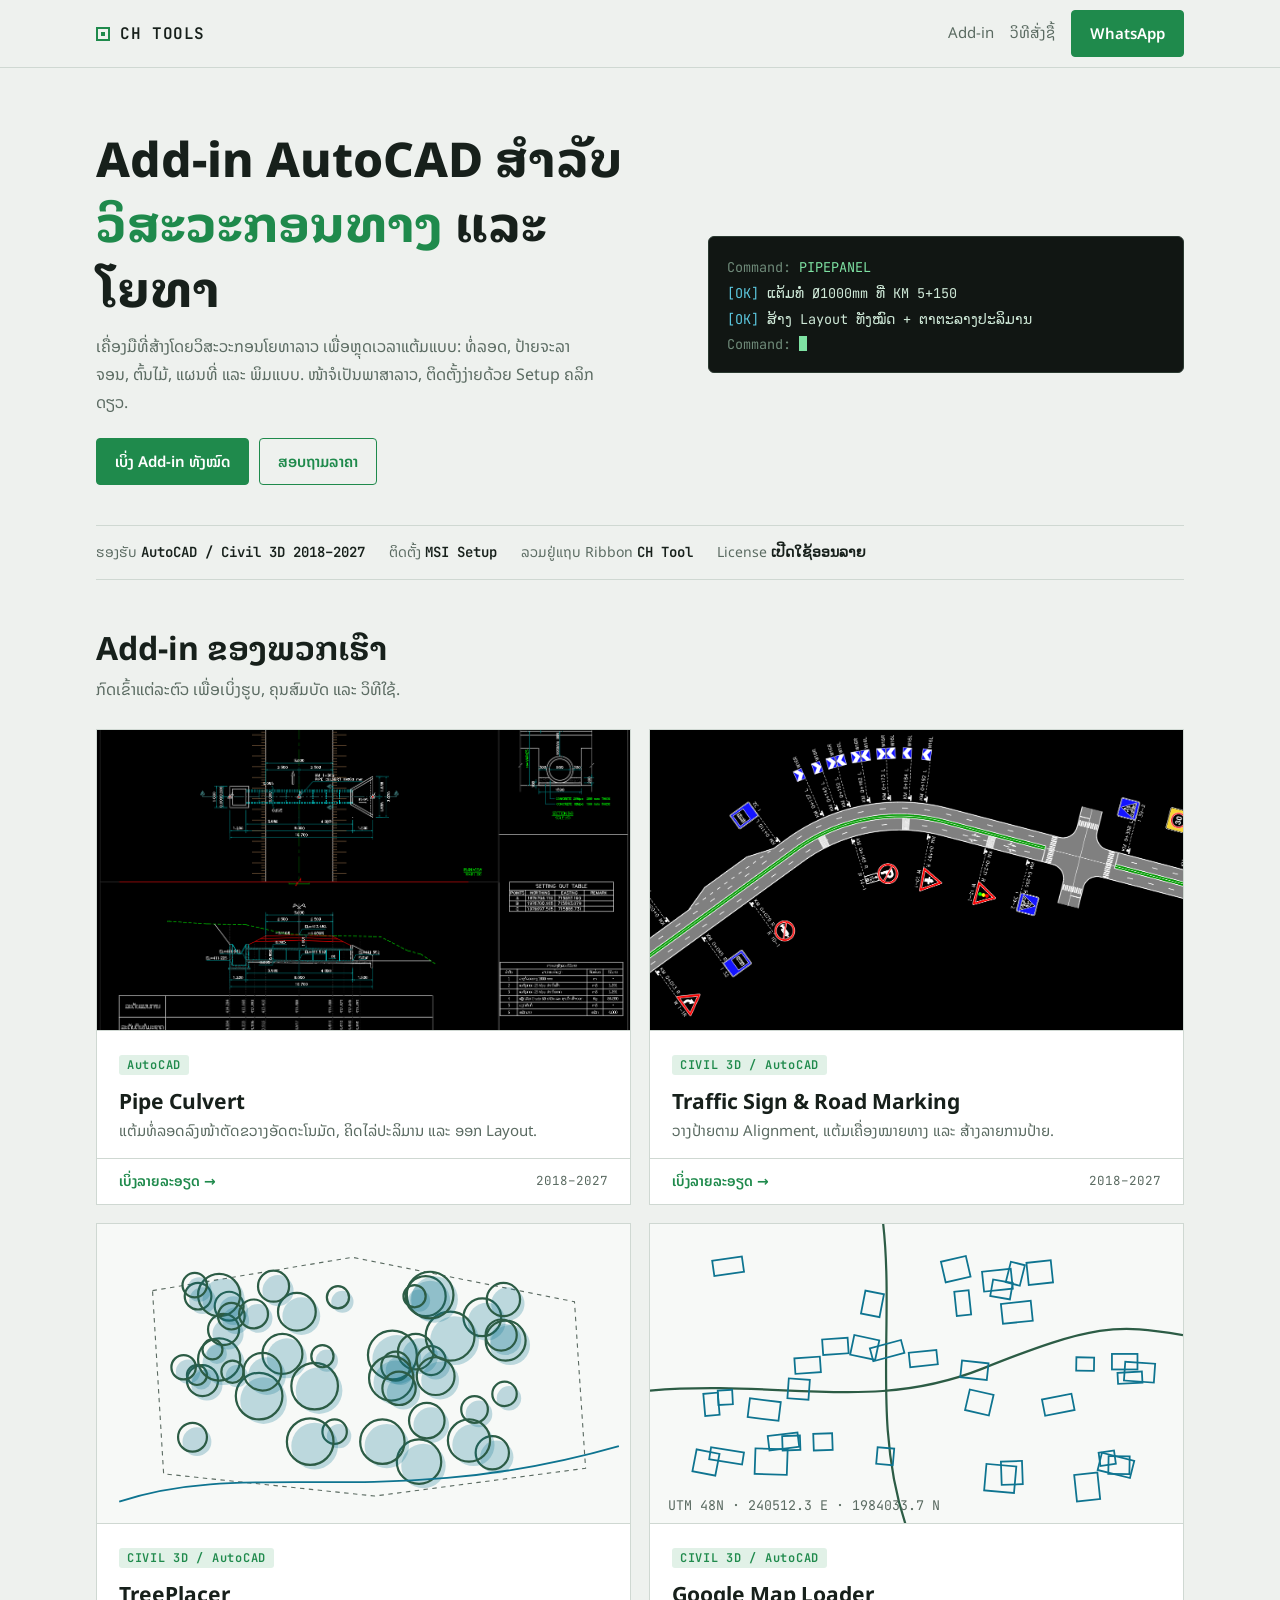
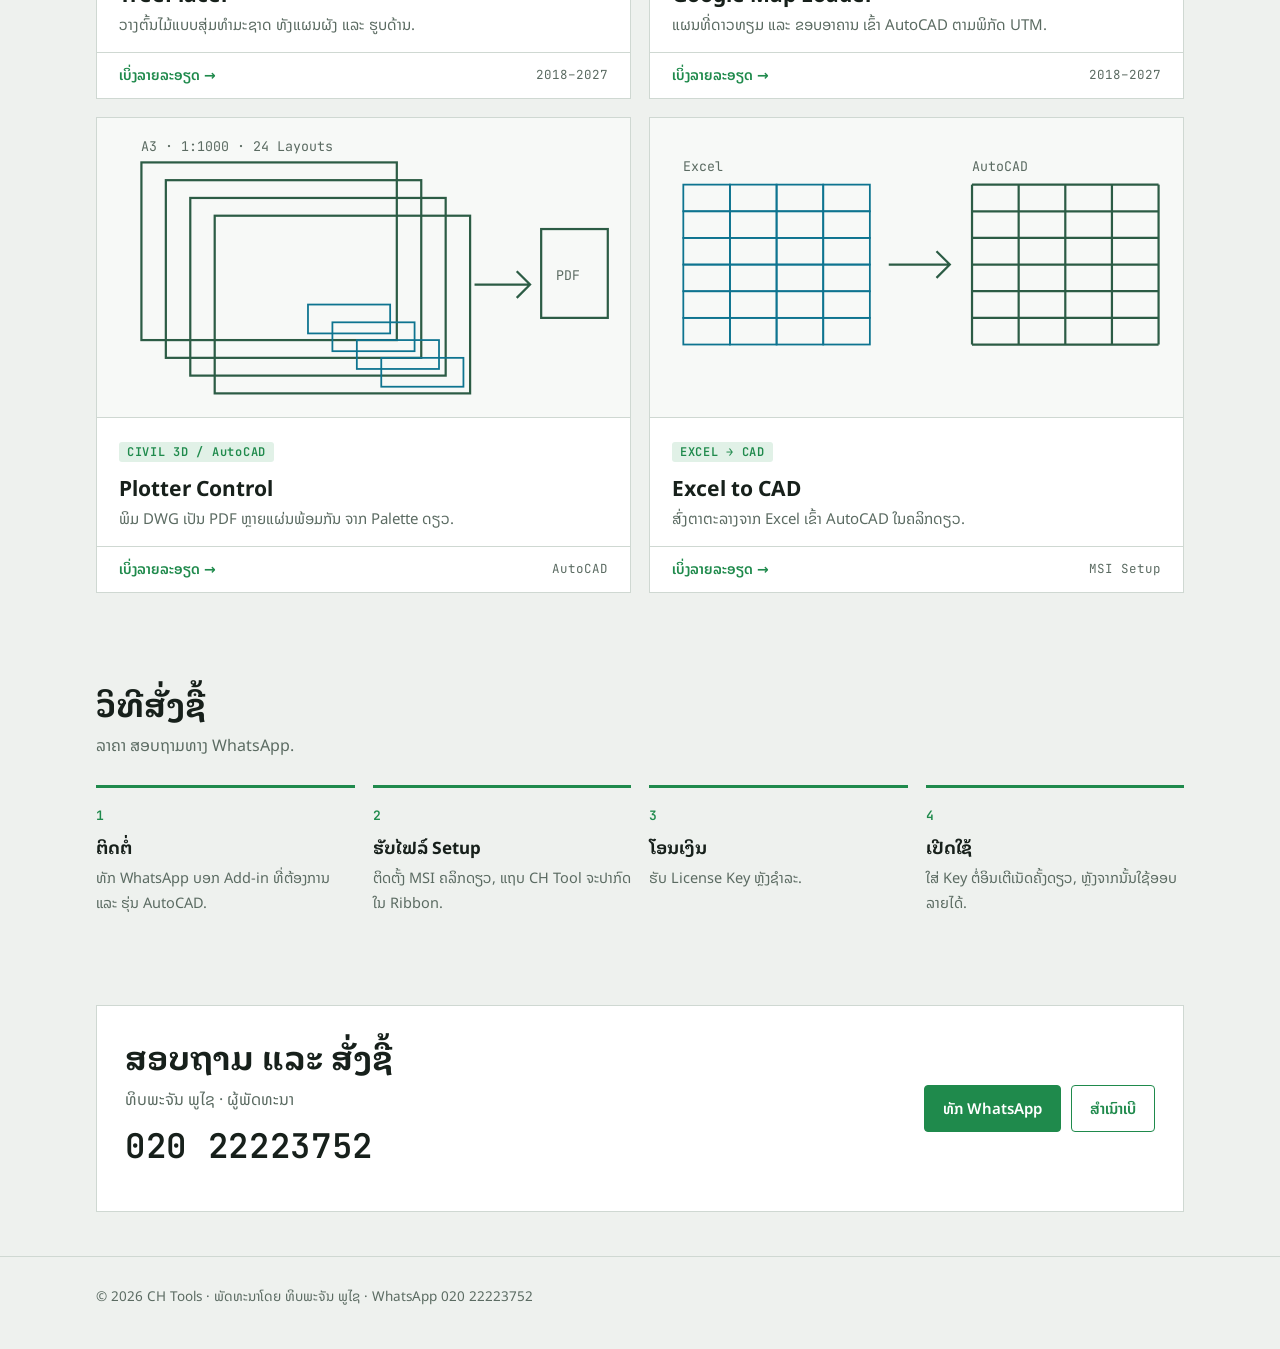
==== commit 46cf874d: "ປ່ຽນປ້າຍ Civil 3D / AutoCAD" ====
--- a/index.html
+++ b/index.html
@@ -83,7 +83,7 @@
 <circle class="f2" cx="184" cy="83" r="17"/><circle class="s" cx="180" cy="79" r="17"/><circle class="f2" cx="99" cy="145" r="14"/><circle class="s" cx="95" cy="141" r="14"/><circle class="f2" cx="94" cy="140" r="9"/><circle class="s" cx="90" cy="136" r="9"/><circle class="f2" cx="221" cy="70" r="10"/><circle class="s" cx="217" cy="66" r="10"/><circle class="f2" cx="218" cy="191" r="11"/><circle class="s" cx="214" cy="187" r="11"/><circle class="f2" cx="150" cy="159" r="21"/><circle class="s" cx="146" cy="155" r="21"/><circle class="f2" cx="270" cy="122" r="22"/><circle class="s" cx="266" cy="118" r="22"/><circle class="f2" cx="90" cy="196" r="13"/><circle class="s" cx="86" cy="192" r="13"/><circle class="f2" cx="123" cy="78" r="13"/><circle class="s" cx="119" cy="74" r="13"/><circle class="f2" cx="351" cy="88" r="17"/><circle class="s" cx="347" cy="84" r="17"/><circle class="f2" cx="291" cy="119" r="16"/><circle class="s" cx="287" cy="115" r="16"/><circle class="f2" cx="95" cy="69" r="12"/><circle class="s" cx="91" cy="65" r="12"/><circle class="f2" cx="305" cy="127" r="13"/><circle class="s" cx="301" cy="123" r="13"/><circle class="f2" cx="273" cy="132" r="13"/><circle class="s" cx="269" cy="128" r="13"/><circle class="f2" cx="344" cy="171" r="12"/><circle class="s" cx="340" cy="167" r="12"/><circle class="f2" cx="269" cy="143" r="20"/><circle class="s" cx="265" cy="139" r="20"/><circle class="f2" cx="322" cy="105" r="22"/><circle class="s" cx="318" cy="101" r="22"/><circle class="f2" cx="114" cy="126" r="19"/><circle class="s" cx="110" cy="122" r="19"/><circle class="f2" cx="126" cy="137" r="10"/><circle class="s" cx="122" cy="133" r="10"/><circle class="f2" cx="301" cy="181" r="16"/><circle class="s" cx="297" cy="177" r="16"/><circle class="f2" cx="372" cy="109" r="18"/><circle class="s" cx="368" cy="105" r="18"/><circle class="f2" cx="276" cy="152" r="15"/><circle class="s" cx="272" cy="148" r="15"/><circle class="f2" cx="360" cy="210" r="15"/><circle class="s" cx="356" cy="206" r="15"/><circle class="f2" cx="300" cy="69" r="18"/><circle class="s" cx="296" cy="65" r="18"/><circle class="f2" cx="294" cy="218" r="20"/><circle class="s" cx="290" cy="214" r="20"/><circle class="f2" cx="171" cy="121" r="18"/><circle class="s" cx="167" cy="117" r="18"/><circle class="f2" cx="82" cy="133" r="11"/><circle class="s" cx="78" cy="129" r="11"/><circle class="f2" cx="114" cy="68" r="19"/><circle class="s" cx="110" cy="64" r="19"/><circle class="f2" cx="118" cy="99" r="14"/><circle class="s" cx="114" cy="95" r="14"/><circle class="f2" cx="370" cy="72" r="15"/><circle class="s" cx="366" cy="68" r="15"/><circle class="f2" cx="261" cy="200" r="20"/><circle class="s" cx="257" cy="196" r="20"/><circle class="f2" cx="368" cy="104" r="14"/><circle class="s" cx="364" cy="100" r="14"/><circle class="f2" cx="196" cy="200" r="21"/><circle class="s" cx="192" cy="196" r="21"/><circle class="f2" cx="125" cy="87" r="12"/><circle class="s" cx="121" cy="83" r="12"/><circle class="f2" cx="153" cy="137" r="17"/><circle class="s" cx="149" cy="133" r="17"/><circle class="f2" cx="163" cy="60" r="14"/><circle class="s" cx="159" cy="56" r="14"/><circle class="f2" cx="200" cy="150" r="21"/><circle class="s" cx="196" cy="146" r="21"/><circle class="f2" cx="309" cy="141" r="17"/><circle class="s" cx="305" cy="137" r="17"/><circle class="f2" cx="304" cy="68" r="21"/><circle class="s" cx="300" cy="64" r="21"/><circle class="f2" cx="339" cy="199" r="19"/><circle class="s" cx="335" cy="195" r="19"/><circle class="f2" cx="207" cy="123" r="10"/><circle class="s" cx="203" cy="119" r="10"/><circle class="f2" cx="290" cy="69" r="10"/><circle class="s" cx="286" cy="65" r="10"/><circle class="f2" cx="145" cy="85" r="13"/><circle class="s" cx="141" cy="81" r="13"/><circle class="f2" cx="92" cy="59" r="11"/><circle class="s" cx="88" cy="55" r="11"/><circle class="f2" cx="108" cy="117" r="9"/><circle class="s" cx="104" cy="113" r="9"/><circle class="f2" cx="371" cy="157" r="11"/><circle class="s" cx="367" cy="153" r="11"/>
 <path class="s2" d="M20 250 C140 210 260 260 470 200" stroke-width="5"/>
 </svg><img src="img-tree-placer-main.png" alt="" loading="lazy" onerror="imgNext(this)"><span class="cap"></span></div></div>
-  <div class="body"><span class="tag new">ໃໝ່</span><h3>TreePlacer</h3><p>ວາງຕົ້ນໄມ້ແບບສຸ່ມທຳມະຊາດ ທັງແຜນຜັງ ແລະ ຮູບດ້ານ.</p></div>
+  <div class="body"><span class="tag ">CIVIL 3D / AutoCAD</span><h3>TreePlacer</h3><p>ວາງຕົ້ນໄມ້ແບບສຸ່ມທຳມະຊາດ ທັງແຜນຜັງ ແລະ ຮູບດ້ານ.</p></div>
   <div class="more">ເບິ່ງລາຍລະອຽດ →<span>2018–2027</span></div>
 </a>
 <a class="card" href="map-loader.html">
@@ -93,7 +93,7 @@
 <rect class="s2" x="125" y="139" width="19" height="18" transform="rotate(4 125 139)"/><rect class="s2" x="56" y="33" width="27" height="14" transform="rotate(-8 56 33)"/><rect class="s2" x="428" y="124" width="27" height="17" transform="rotate(4 428 124)"/><rect class="s2" x="90" y="157" width="28" height="17" transform="rotate(7 90 157)"/><rect class="s2" x="299" y="43" width="26" height="18" transform="rotate(-6 299 43)"/><rect class="s2" x="42" y="203" width="21" height="20" transform="rotate(11 42 203)"/><rect class="s2" x="316" y="214" width="19" height="21" transform="rotate(-2 316 214)"/><rect class="s2" x="404" y="206" width="14" height="12" transform="rotate(-8 404 206)"/><rect class="s2" x="416" y="117" width="23" height="14" transform="rotate(0 416 117)"/><rect class="s2" x="184" y="100" width="23" height="18" transform="rotate(12 184 100)"/><rect class="s2" x="303" y="216" width="27" height="24" transform="rotate(5 303 216)"/><rect class="s2" x="95" y="202" width="29" height="23" transform="rotate(2 95 202)"/><rect class="s2" x="316" y="72" width="27" height="18" transform="rotate(-6 316 72)"/><rect class="s2" x="55" y="201" width="30" height="11" transform="rotate(9 55 201)"/><rect class="s2" x="194" y="60" width="17" height="21" transform="rotate(11 194 60)"/><rect class="s2" x="48" y="153" width="13" height="20" transform="rotate(-5 48 153)"/><rect class="s2" x="382" y="226" width="21" height="24" transform="rotate(-6 382 226)"/><rect class="s2" x="61" y="150" width="13" height="13" transform="rotate(-3 61 150)"/><rect class="s2" x="274" y="61" width="13" height="22" transform="rotate(-6 274 61)"/><rect class="s2" x="413" y="209" width="19" height="16" transform="rotate(1 413 209)"/><rect class="s2" x="288" y="149" width="22" height="19" transform="rotate(13 288 149)"/><rect class="s2" x="233" y="116" width="25" height="13" transform="rotate(-6 233 116)"/><rect class="s2" x="421" y="134" width="22" height="10" transform="rotate(-3 421 134)"/><rect class="s2" x="262" y="34" width="23" height="19" transform="rotate(-13 262 34)"/><rect class="s2" x="281" y="123" width="24" height="15" transform="rotate(6 281 123)"/><rect class="s2" x="325" y="34" width="13" height="19" transform="rotate(14 325 34)"/><rect class="s2" x="130" y="121" width="23" height="14" transform="rotate(-4 130 121)"/><rect class="s2" x="155" y="104" width="23" height="14" transform="rotate(-4 155 104)"/><rect class="s2" x="339" y="35" width="22" height="20" transform="rotate(-6 339 35)"/><rect class="s2" x="119" y="191" width="16" height="13" transform="rotate(-2 119 191)"/><rect class="s2" x="309" y="50" width="18" height="15" transform="rotate(10 309 50)"/><rect class="s2" x="205" y="201" width="15" height="15" transform="rotate(5 205 201)"/><rect class="s2" x="384" y="120" width="16" height="12" transform="rotate(1 384 120)"/><rect class="s2" x="106" y="191" width="27" height="13" transform="rotate(-7 106 191)"/><rect class="s2" x="353" y="158" width="27" height="15" transform="rotate(-11 353 158)"/><rect class="s2" x="147" y="189" width="17" height="15" transform="rotate(-2 147 189)"/><rect class="s2" x="198" y="112" width="29" height="12" transform="rotate(-15 198 112)"/><rect class="s2" x="407" y="206" width="30" height="16" transform="rotate(14 407 206)"/>
 <text x="16" y="258">UTM 48N · 240512.3 E · 1984033.7 N</text>
 </svg><img src="img-map-loader-main.png" alt="" loading="lazy" onerror="imgNext(this)"><span class="cap"></span></div></div>
-  <div class="body"><span class="tag ">AutoCAD</span><h3>Google Map Loader</h3><p>ແຜນທີ່ດາວທຽມ ແລະ ຂອບອາຄານ ເຂົ້າ AutoCAD ຕາມພິກັດ UTM.</p></div>
+  <div class="body"><span class="tag ">CIVIL 3D / AutoCAD</span><h3>Google Map Loader</h3><p>ແຜນທີ່ດາວທຽມ ແລະ ຂອບອາຄານ ເຂົ້າ AutoCAD ຕາມພິກັດ UTM.</p></div>
   <div class="more">ເບິ່ງລາຍລະອຽດ →<span>2018–2027</span></div>
 </a>
 <a class="card" href="plotter.html">
@@ -103,7 +103,7 @@
 <rect class="s" x="400" y="100" width="60" height="80"/><text x="413" y="146">PDF</text>
 <text x="40" y="30">A3 · 1:1000 · 24 Layouts</text>
 </svg><img src="img-plotter-main.png" alt="" loading="lazy" onerror="imgNext(this)"><span class="cap"></span></div></div>
-  <div class="body"><span class="tag ">AutoCAD</span><h3>Plotter Control</h3><p>ພິມ DWG ເປັນ PDF ຫຼາຍແຜ່ນພ້ອມກັນ ຈາກ Palette ດຽວ.</p></div>
+  <div class="body"><span class="tag ">CIVIL 3D / AutoCAD</span><h3>Plotter Control</h3><p>ພິມ DWG ເປັນ PDF ຫຼາຍແຜ່ນພ້ອມກັນ ຈາກ Palette ດຽວ.</p></div>
   <div class="more">ເບິ່ງລາຍລະອຽດ →<span>AutoCAD</span></div>
 </a>
 <a class="card" href="excel-to-cad.html">
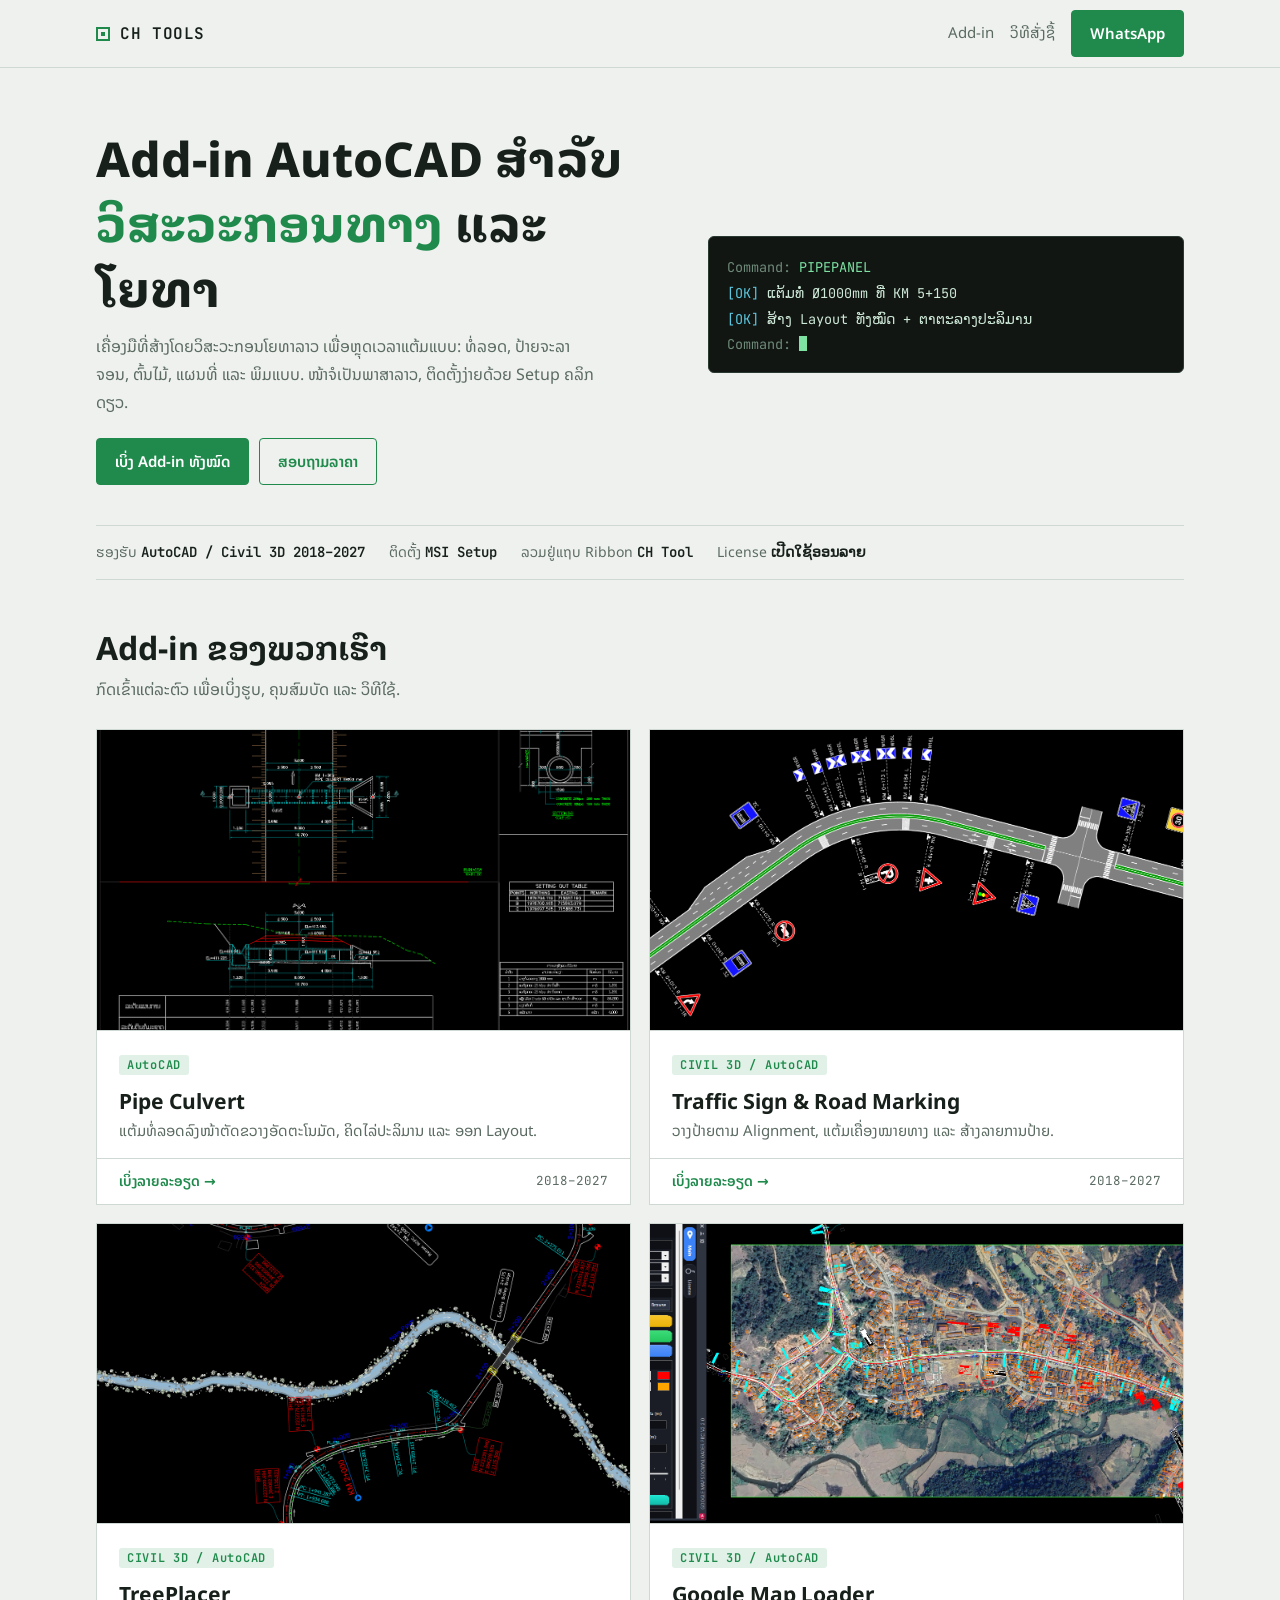
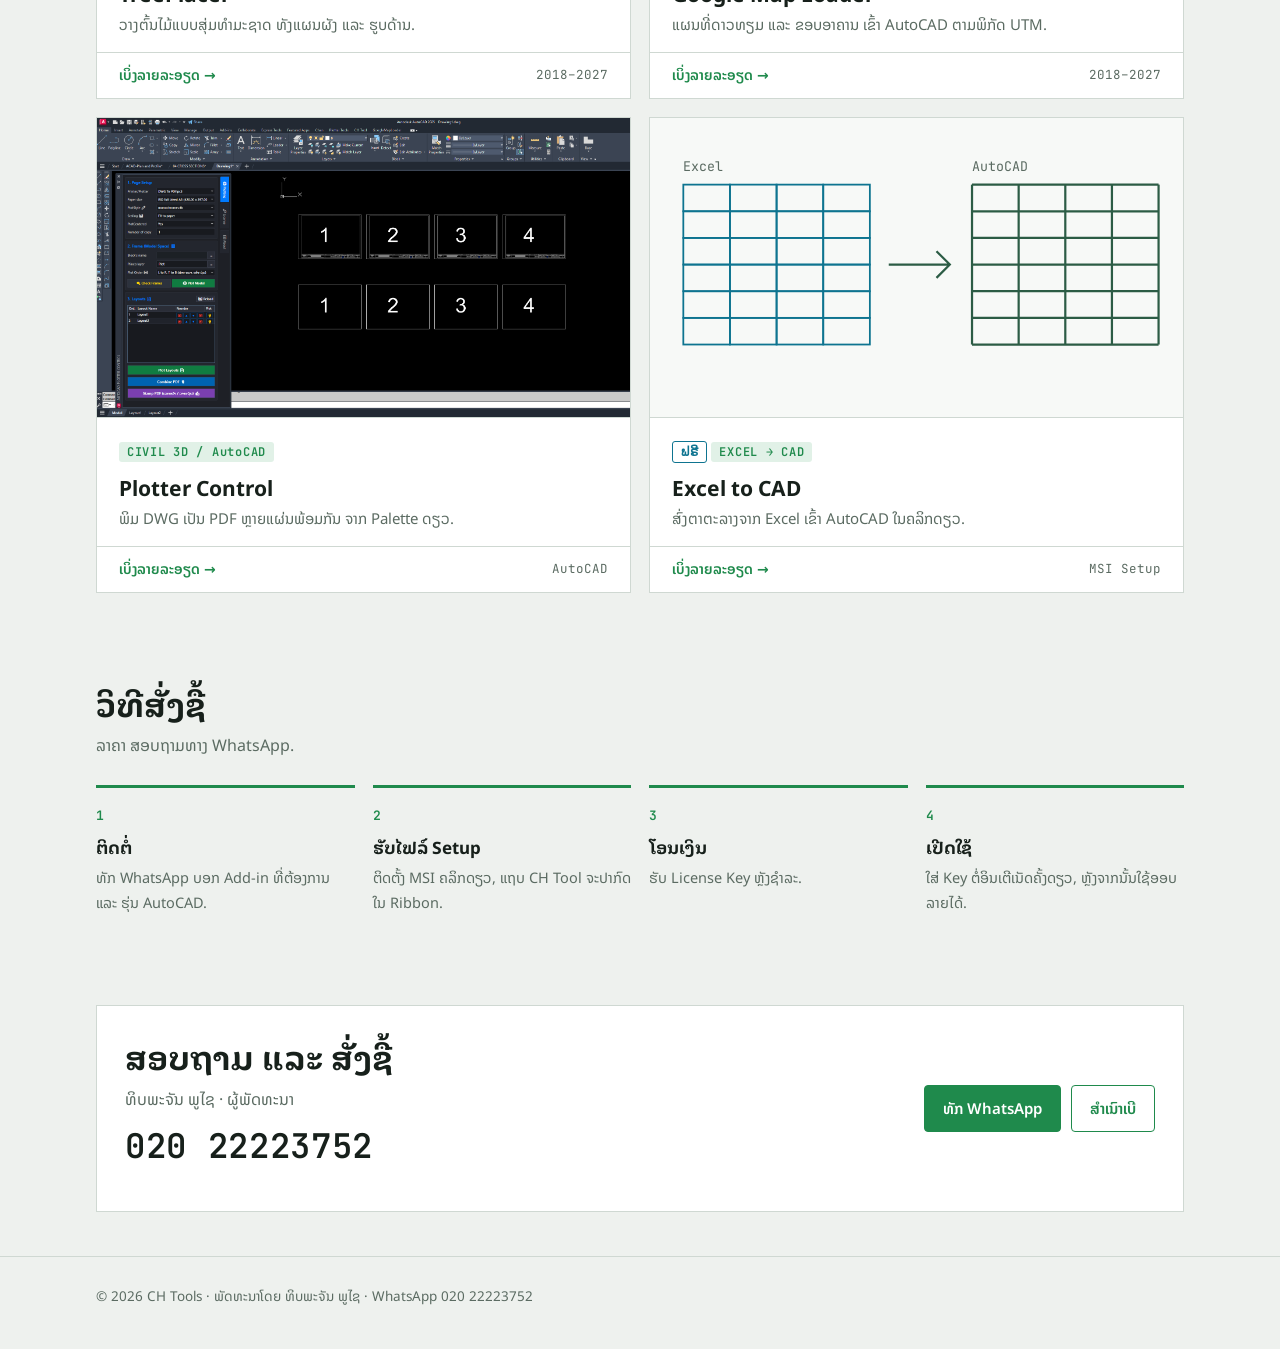
==== commit 8d815c3a: "Summary" ====
--- a/index.html
+++ b/index.html
@@ -113,7 +113,7 @@
 <text x="290" y="48">AutoCAD</text><line class="s" x1="290" y1="60" x2="458" y2="60"/><line class="s" x1="290" y1="84" x2="458" y2="84"/><line class="s" x1="290" y1="108" x2="458" y2="108"/><line class="s" x1="290" y1="132" x2="458" y2="132"/><line class="s" x1="290" y1="156" x2="458" y2="156"/><line class="s" x1="290" y1="180" x2="458" y2="180"/><line class="s" x1="290" y1="60" x2="290" y2="204"/><line class="s" x1="332" y1="60" x2="332" y2="204"/><line class="s" x1="374" y1="60" x2="374" y2="204"/><line class="s" x1="416" y1="60" x2="416" y2="204"/><line class="s" x1="458" y1="60" x2="458" y2="204"/>
 <line class="s" x1="290" y1="204" x2="458" y2="204"/>
 </svg><img src="img-excel-to-cad-main.png" alt="" loading="lazy" onerror="imgNext(this)"><span class="cap"></span></div></div>
-  <div class="body"><span class="tag ">EXCEL → CAD</span><h3>Excel to CAD</h3><p>ສົ່ງຕາຕະລາງຈາກ Excel ເຂົ້າ AutoCAD ໃນຄລິກດຽວ.</p></div>
+  <div class="body"><span class="tag new">ຟຣີ</span> <span class="tag ">EXCEL → CAD</span><h3>Excel to CAD</h3><p>ສົ່ງຕາຕະລາງຈາກ Excel ເຂົ້າ AutoCAD ໃນຄລິກດຽວ.</p></div>
   <div class="more">ເບິ່ງລາຍລະອຽດ →<span>MSI Setup</span></div>
 </a>
   </div>
--- a/style.css
+++ b/style.css
@@ -69,6 +69,7 @@
 .fig{position:relative;background:var(--sheet);aspect-ratio:16/9;overflow:hidden;max-width:100%}
 .fig svg{position:absolute;inset:0;width:100%;height:100%}
 .fig img{position:absolute;inset:0;width:100%;height:100%;object-fit:cover;max-width:none}
+.fig video{position:absolute;inset:0;width:100%;height:100%;object-fit:contain;background:#000;display:block}
 .fig .cap{position:absolute;right:8px;bottom:6px;font:11px var(--mono);color:var(--muted);background:var(--sheet);padding:0 6px}
 .fig .s{stroke:var(--draw);fill:none;stroke-width:2}
 .fig .s2{stroke:var(--draw2);fill:none;stroke-width:1.6}
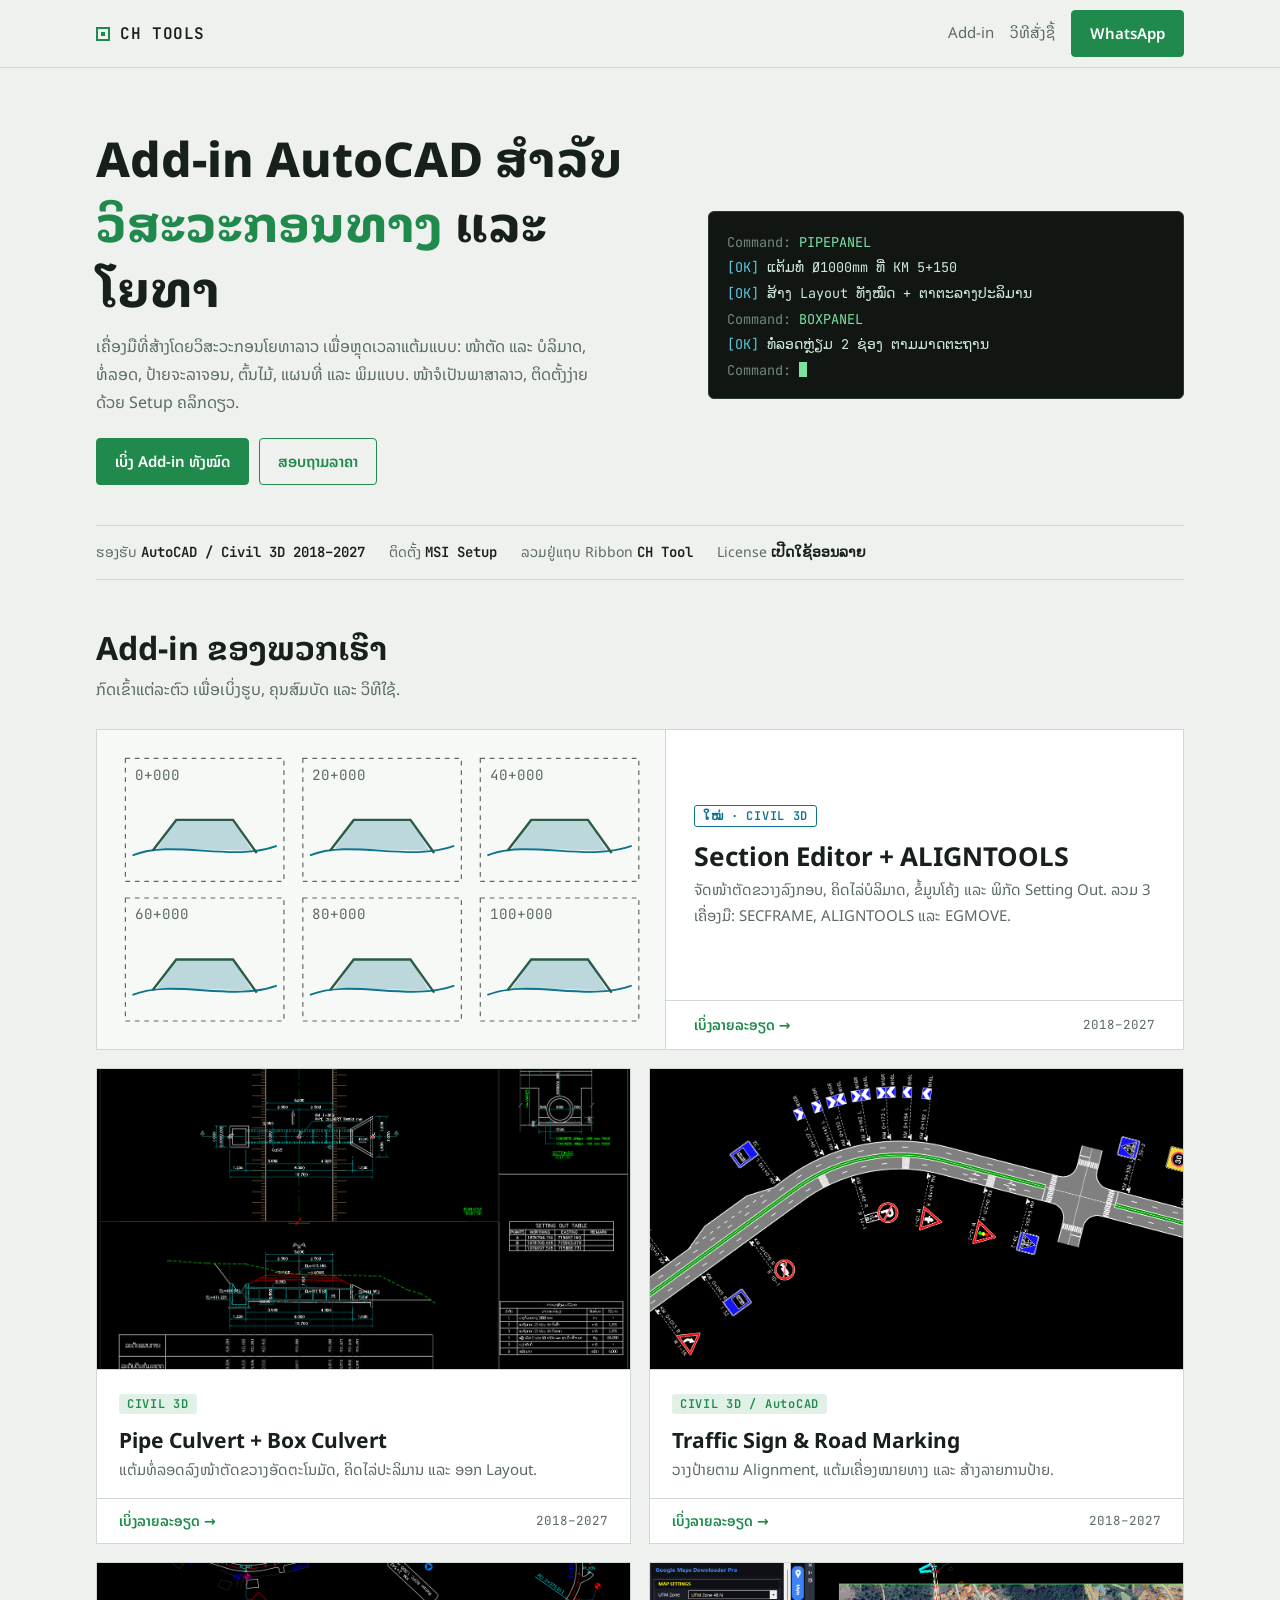
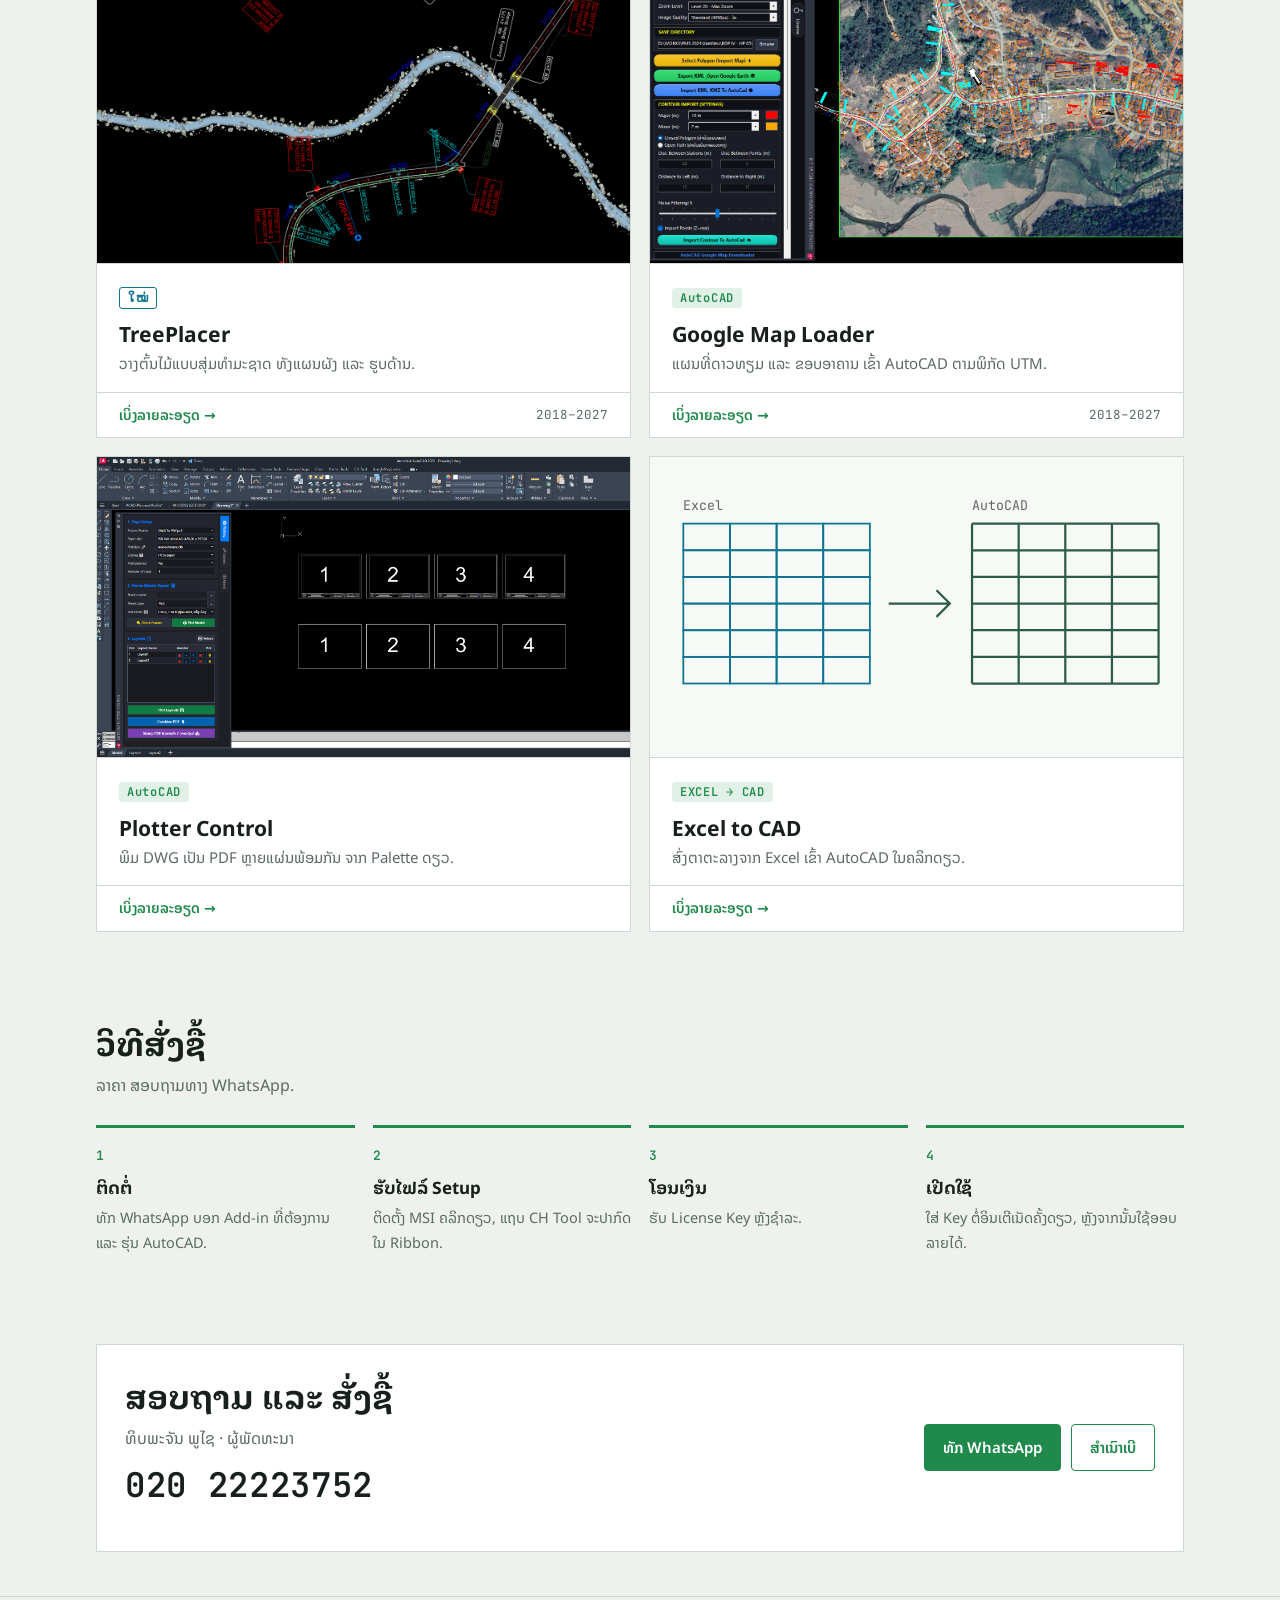
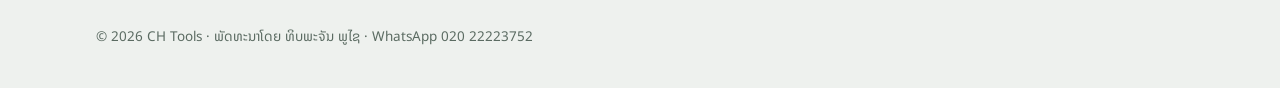
==== commit e1a7fbe8: "Summary" ====
--- a/index.html
+++ b/index.html
@@ -25,7 +25,7 @@
   <div class="hero">
     <div>
       <h1>Add-in AutoCAD ສຳລັບ<br><em>ວິສະວະກອນທາງ</em> ແລະ ໂຍທາ</h1>
-      <p>ເຄື່ອງມືທີ່ສ້າງໂດຍວິສະວະກອນໂຍທາລາວ ເພື່ອຫຼຸດເວລາແຕ້ມແບບ: ທໍ່ລອດ, ປ້າຍຈະລາຈອນ, ຕົ້ນໄມ້, ແຜນທີ່ ແລະ ພິມແບບ. ໜ້າຈໍເປັນພາສາລາວ, ຕິດຕັ້ງງ່າຍດ້ວຍ Setup ຄລິກດຽວ.</p>
+      <p>ເຄື່ອງມືທີ່ສ້າງໂດຍວິສະວະກອນໂຍທາລາວ ເພື່ອຫຼຸດເວລາແຕ້ມແບບ: ໜ້າຕັດ ແລະ ບໍລິມາດ, ທໍ່ລອດ, ປ້າຍຈະລາຈອນ, ຕົ້ນໄມ້, ແຜນທີ່ ແລະ ພິມແບບ. ໜ້າຈໍເປັນພາສາລາວ, ຕິດຕັ້ງງ່າຍດ້ວຍ Setup ຄລິກດຽວ.</p>
       <div class="cta">
         <a class="btn solid" href="#products">ເບິ່ງ Add-in ທັງໝົດ</a>
         <a class="btn ghost" href="#contact">ສອບຖາມລາຄາ</a>
@@ -35,6 +35,8 @@
       <div><span class="p">Command:</span> <span class="k">PIPEPANEL</span></div>
       <div><span class="c">[OK]</span> ແຕ້ມທໍ່ Ø1000mm ທີ່ KM 5+150</div>
       <div><span class="c">[OK]</span> ສ້າງ Layout ທັງໝົດ + ຕາຕະລາງປະລິມານ</div>
+      <div><span class="p">Command:</span> <span class="k">BOXPANEL</span></div>
+      <div><span class="c">[OK]</span> ທໍ່ລອດຫຼ່ຽມ 2 ຊ່ອງ ຕາມມາດຕະຖານ</div>
       <div><span class="p">Command:</span> <span class="cur"></span></div>
     </div>
   </div>
@@ -50,6 +52,11 @@
   <h2>Add-in ຂອງພວກເຮົາ</h2>
   <p class="lead">ກົດເຂົ້າແຕ່ລະຕົວ ເພື່ອເບິ່ງຮູບ, ຄຸນສົມບັດ ແລະ ວິທີໃຊ້.</p>
   <div class="grid">
+<a class="card wide" href="section-editor.html">
+  <div class="thumb"><div class="fig"><svg viewBox="0 0 480 270" aria-hidden="true"><rect class="d" x="24" y="24" width="134" height="104"/><path class="s2" d="M30 106 C64 92 114 112 152 98"/><path class="f2" d="M51 100 L67 76 L115 76 L131 102 Z"/><path class="s" d="M47 102 L67 76 L115 76 L135 104"/><text x="32" y="42">  0+000</text><rect class="d" x="24" y="142" width="134" height="104"/><path class="s2" d="M30 224 C64 210 114 230 152 216"/><path class="f2" d="M51 218 L67 194 L115 194 L131 220 Z"/><path class="s" d="M47 220 L67 194 L115 194 L135 222"/><text x="32" y="160"> 60+000</text><rect class="d" x="174" y="24" width="134" height="104"/><path class="s2" d="M180 106 C214 92 264 112 302 98"/><path class="f2" d="M201 100 L217 76 L265 76 L281 102 Z"/><path class="s" d="M197 102 L217 76 L265 76 L285 104"/><text x="182" y="42"> 20+000</text><rect class="d" x="174" y="142" width="134" height="104"/><path class="s2" d="M180 224 C214 210 264 230 302 216"/><path class="f2" d="M201 218 L217 194 L265 194 L281 220 Z"/><path class="s" d="M197 220 L217 194 L265 194 L285 222"/><text x="182" y="160"> 80+000</text><rect class="d" x="324" y="24" width="134" height="104"/><path class="s2" d="M330 106 C364 92 414 112 452 98"/><path class="f2" d="M351 100 L367 76 L415 76 L431 102 Z"/><path class="s" d="M347 102 L367 76 L415 76 L435 104"/><text x="332" y="42"> 40+000</text><rect class="d" x="324" y="142" width="134" height="104"/><path class="s2" d="M330 224 C364 210 414 230 452 216"/><path class="f2" d="M351 218 L367 194 L415 194 L431 220 Z"/><path class="s" d="M347 220 L367 194 L415 194 L435 222"/><text x="332" y="160">100+000</text></svg><img src="img-section-editor-main.png" alt="" loading="lazy" onerror="imgNext(this)"><span class="cap"></span></div></div>
+  <div class="body"><span class="tag new">ໃໝ່ · CIVIL 3D</span><h3>Section Editor + ALIGNTOOLS</h3><p>ຈັດໜ້າຕັດຂວາງລົງກອບ, ຄິດໄລ່ບໍລິມາດ, ຂໍ້ມູນໂຄ້ງ ແລະ ພິກັດ Setting Out. ລວມ 3 ເຄື່ອງມື: SECFRAME, ALIGNTOOLS ແລະ EGMOVE.</p></div>
+  <div class="more">ເບິ່ງລາຍລະອຽດ →<span>2018–2027</span></div>
+</a>
 <a class="card" href="pipe-culvert.html">
   <div class="thumb"><div class="fig"><svg viewBox="0 0 480 270" aria-hidden="true">
 <line class="d" x1="240" y1="20" x2="240" y2="250"/>
@@ -63,7 +70,7 @@
 <text x="70" y="245">EL=788.450</text><text x="350" y="150">EL=789.120</text>
 <text x="200" y="135">Ø1000mm</text>
 </svg><img src="img-pipe-culvert-main.png" alt="" loading="lazy" onerror="imgNext(this)"><span class="cap"></span></div></div>
-  <div class="body"><span class="tag ">AutoCAD</span><h3>Pipe Culvert</h3><p>ແຕ້ມທໍ່ລອດລົງໜ້າຕັດຂວາງອັດຕະໂນມັດ, ຄິດໄລ່ປະລິມານ ແລະ ອອກ Layout.</p></div>
+  <div class="body"><span class="tag ">CIVIL 3D</span><h3>Pipe Culvert + Box Culvert</h3><p>ແຕ້ມທໍ່ລອດລົງໜ້າຕັດຂວາງອັດຕະໂນມັດ, ຄິດໄລ່ປະລິມານ ແລະ ອອກ Layout.</p></div>
   <div class="more">ເບິ່ງລາຍລະອຽດ →<span>2018–2027</span></div>
 </a>
 <a class="card" href="traffic-sign.html">
@@ -83,7 +90,7 @@
 <circle class="f2" cx="184" cy="83" r="17"/><circle class="s" cx="180" cy="79" r="17"/><circle class="f2" cx="99" cy="145" r="14"/><circle class="s" cx="95" cy="141" r="14"/><circle class="f2" cx="94" cy="140" r="9"/><circle class="s" cx="90" cy="136" r="9"/><circle class="f2" cx="221" cy="70" r="10"/><circle class="s" cx="217" cy="66" r="10"/><circle class="f2" cx="218" cy="191" r="11"/><circle class="s" cx="214" cy="187" r="11"/><circle class="f2" cx="150" cy="159" r="21"/><circle class="s" cx="146" cy="155" r="21"/><circle class="f2" cx="270" cy="122" r="22"/><circle class="s" cx="266" cy="118" r="22"/><circle class="f2" cx="90" cy="196" r="13"/><circle class="s" cx="86" cy="192" r="13"/><circle class="f2" cx="123" cy="78" r="13"/><circle class="s" cx="119" cy="74" r="13"/><circle class="f2" cx="351" cy="88" r="17"/><circle class="s" cx="347" cy="84" r="17"/><circle class="f2" cx="291" cy="119" r="16"/><circle class="s" cx="287" cy="115" r="16"/><circle class="f2" cx="95" cy="69" r="12"/><circle class="s" cx="91" cy="65" r="12"/><circle class="f2" cx="305" cy="127" r="13"/><circle class="s" cx="301" cy="123" r="13"/><circle class="f2" cx="273" cy="132" r="13"/><circle class="s" cx="269" cy="128" r="13"/><circle class="f2" cx="344" cy="171" r="12"/><circle class="s" cx="340" cy="167" r="12"/><circle class="f2" cx="269" cy="143" r="20"/><circle class="s" cx="265" cy="139" r="20"/><circle class="f2" cx="322" cy="105" r="22"/><circle class="s" cx="318" cy="101" r="22"/><circle class="f2" cx="114" cy="126" r="19"/><circle class="s" cx="110" cy="122" r="19"/><circle class="f2" cx="126" cy="137" r="10"/><circle class="s" cx="122" cy="133" r="10"/><circle class="f2" cx="301" cy="181" r="16"/><circle class="s" cx="297" cy="177" r="16"/><circle class="f2" cx="372" cy="109" r="18"/><circle class="s" cx="368" cy="105" r="18"/><circle class="f2" cx="276" cy="152" r="15"/><circle class="s" cx="272" cy="148" r="15"/><circle class="f2" cx="360" cy="210" r="15"/><circle class="s" cx="356" cy="206" r="15"/><circle class="f2" cx="300" cy="69" r="18"/><circle class="s" cx="296" cy="65" r="18"/><circle class="f2" cx="294" cy="218" r="20"/><circle class="s" cx="290" cy="214" r="20"/><circle class="f2" cx="171" cy="121" r="18"/><circle class="s" cx="167" cy="117" r="18"/><circle class="f2" cx="82" cy="133" r="11"/><circle class="s" cx="78" cy="129" r="11"/><circle class="f2" cx="114" cy="68" r="19"/><circle class="s" cx="110" cy="64" r="19"/><circle class="f2" cx="118" cy="99" r="14"/><circle class="s" cx="114" cy="95" r="14"/><circle class="f2" cx="370" cy="72" r="15"/><circle class="s" cx="366" cy="68" r="15"/><circle class="f2" cx="261" cy="200" r="20"/><circle class="s" cx="257" cy="196" r="20"/><circle class="f2" cx="368" cy="104" r="14"/><circle class="s" cx="364" cy="100" r="14"/><circle class="f2" cx="196" cy="200" r="21"/><circle class="s" cx="192" cy="196" r="21"/><circle class="f2" cx="125" cy="87" r="12"/><circle class="s" cx="121" cy="83" r="12"/><circle class="f2" cx="153" cy="137" r="17"/><circle class="s" cx="149" cy="133" r="17"/><circle class="f2" cx="163" cy="60" r="14"/><circle class="s" cx="159" cy="56" r="14"/><circle class="f2" cx="200" cy="150" r="21"/><circle class="s" cx="196" cy="146" r="21"/><circle class="f2" cx="309" cy="141" r="17"/><circle class="s" cx="305" cy="137" r="17"/><circle class="f2" cx="304" cy="68" r="21"/><circle class="s" cx="300" cy="64" r="21"/><circle class="f2" cx="339" cy="199" r="19"/><circle class="s" cx="335" cy="195" r="19"/><circle class="f2" cx="207" cy="123" r="10"/><circle class="s" cx="203" cy="119" r="10"/><circle class="f2" cx="290" cy="69" r="10"/><circle class="s" cx="286" cy="65" r="10"/><circle class="f2" cx="145" cy="85" r="13"/><circle class="s" cx="141" cy="81" r="13"/><circle class="f2" cx="92" cy="59" r="11"/><circle class="s" cx="88" cy="55" r="11"/><circle class="f2" cx="108" cy="117" r="9"/><circle class="s" cx="104" cy="113" r="9"/><circle class="f2" cx="371" cy="157" r="11"/><circle class="s" cx="367" cy="153" r="11"/>
 <path class="s2" d="M20 250 C140 210 260 260 470 200" stroke-width="5"/>
 </svg><img src="img-tree-placer-main.png" alt="" loading="lazy" onerror="imgNext(this)"><span class="cap"></span></div></div>
-  <div class="body"><span class="tag ">CIVIL 3D / AutoCAD</span><h3>TreePlacer</h3><p>ວາງຕົ້ນໄມ້ແບບສຸ່ມທຳມະຊາດ ທັງແຜນຜັງ ແລະ ຮູບດ້ານ.</p></div>
+  <div class="body"><span class="tag new">ໃໝ່</span><h3>TreePlacer</h3><p>ວາງຕົ້ນໄມ້ແບບສຸ່ມທຳມະຊາດ ທັງແຜນຜັງ ແລະ ຮູບດ້ານ.</p></div>
   <div class="more">ເບິ່ງລາຍລະອຽດ →<span>2018–2027</span></div>
 </a>
 <a class="card" href="map-loader.html">
@@ -93,7 +100,7 @@
 <rect class="s2" x="125" y="139" width="19" height="18" transform="rotate(4 125 139)"/><rect class="s2" x="56" y="33" width="27" height="14" transform="rotate(-8 56 33)"/><rect class="s2" x="428" y="124" width="27" height="17" transform="rotate(4 428 124)"/><rect class="s2" x="90" y="157" width="28" height="17" transform="rotate(7 90 157)"/><rect class="s2" x="299" y="43" width="26" height="18" transform="rotate(-6 299 43)"/><rect class="s2" x="42" y="203" width="21" height="20" transform="rotate(11 42 203)"/><rect class="s2" x="316" y="214" width="19" height="21" transform="rotate(-2 316 214)"/><rect class="s2" x="404" y="206" width="14" height="12" transform="rotate(-8 404 206)"/><rect class="s2" x="416" y="117" width="23" height="14" transform="rotate(0 416 117)"/><rect class="s2" x="184" y="100" width="23" height="18" transform="rotate(12 184 100)"/><rect class="s2" x="303" y="216" width="27" height="24" transform="rotate(5 303 216)"/><rect class="s2" x="95" y="202" width="29" height="23" transform="rotate(2 95 202)"/><rect class="s2" x="316" y="72" width="27" height="18" transform="rotate(-6 316 72)"/><rect class="s2" x="55" y="201" width="30" height="11" transform="rotate(9 55 201)"/><rect class="s2" x="194" y="60" width="17" height="21" transform="rotate(11 194 60)"/><rect class="s2" x="48" y="153" width="13" height="20" transform="rotate(-5 48 153)"/><rect class="s2" x="382" y="226" width="21" height="24" transform="rotate(-6 382 226)"/><rect class="s2" x="61" y="150" width="13" height="13" transform="rotate(-3 61 150)"/><rect class="s2" x="274" y="61" width="13" height="22" transform="rotate(-6 274 61)"/><rect class="s2" x="413" y="209" width="19" height="16" transform="rotate(1 413 209)"/><rect class="s2" x="288" y="149" width="22" height="19" transform="rotate(13 288 149)"/><rect class="s2" x="233" y="116" width="25" height="13" transform="rotate(-6 233 116)"/><rect class="s2" x="421" y="134" width="22" height="10" transform="rotate(-3 421 134)"/><rect class="s2" x="262" y="34" width="23" height="19" transform="rotate(-13 262 34)"/><rect class="s2" x="281" y="123" width="24" height="15" transform="rotate(6 281 123)"/><rect class="s2" x="325" y="34" width="13" height="19" transform="rotate(14 325 34)"/><rect class="s2" x="130" y="121" width="23" height="14" transform="rotate(-4 130 121)"/><rect class="s2" x="155" y="104" width="23" height="14" transform="rotate(-4 155 104)"/><rect class="s2" x="339" y="35" width="22" height="20" transform="rotate(-6 339 35)"/><rect class="s2" x="119" y="191" width="16" height="13" transform="rotate(-2 119 191)"/><rect class="s2" x="309" y="50" width="18" height="15" transform="rotate(10 309 50)"/><rect class="s2" x="205" y="201" width="15" height="15" transform="rotate(5 205 201)"/><rect class="s2" x="384" y="120" width="16" height="12" transform="rotate(1 384 120)"/><rect class="s2" x="106" y="191" width="27" height="13" transform="rotate(-7 106 191)"/><rect class="s2" x="353" y="158" width="27" height="15" transform="rotate(-11 353 158)"/><rect class="s2" x="147" y="189" width="17" height="15" transform="rotate(-2 147 189)"/><rect class="s2" x="198" y="112" width="29" height="12" transform="rotate(-15 198 112)"/><rect class="s2" x="407" y="206" width="30" height="16" transform="rotate(14 407 206)"/>
 <text x="16" y="258">UTM 48N · 240512.3 E · 1984033.7 N</text>
 </svg><img src="img-map-loader-main.png" alt="" loading="lazy" onerror="imgNext(this)"><span class="cap"></span></div></div>
-  <div class="body"><span class="tag ">CIVIL 3D / AutoCAD</span><h3>Google Map Loader</h3><p>ແຜນທີ່ດາວທຽມ ແລະ ຂອບອາຄານ ເຂົ້າ AutoCAD ຕາມພິກັດ UTM.</p></div>
+  <div class="body"><span class="tag ">AutoCAD</span><h3>Google Map Loader</h3><p>ແຜນທີ່ດາວທຽມ ແລະ ຂອບອາຄານ ເຂົ້າ AutoCAD ຕາມພິກັດ UTM.</p></div>
   <div class="more">ເບິ່ງລາຍລະອຽດ →<span>2018–2027</span></div>
 </a>
 <a class="card" href="plotter.html">
@@ -103,8 +110,8 @@
 <rect class="s" x="400" y="100" width="60" height="80"/><text x="413" y="146">PDF</text>
 <text x="40" y="30">A3 · 1:1000 · 24 Layouts</text>
 </svg><img src="img-plotter-main.png" alt="" loading="lazy" onerror="imgNext(this)"><span class="cap"></span></div></div>
-  <div class="body"><span class="tag ">CIVIL 3D / AutoCAD</span><h3>Plotter Control</h3><p>ພິມ DWG ເປັນ PDF ຫຼາຍແຜ່ນພ້ອມກັນ ຈາກ Palette ດຽວ.</p></div>
-  <div class="more">ເບິ່ງລາຍລະອຽດ →<span>AutoCAD</span></div>
+  <div class="body"><span class="tag ">AutoCAD</span><h3>Plotter Control</h3><p>ພິມ DWG ເປັນ PDF ຫຼາຍແຜ່ນພ້ອມກັນ ຈາກ Palette ດຽວ.</p></div>
+  <div class="more">ເບິ່ງລາຍລະອຽດ →<span></span></div>
 </a>
 <a class="card" href="excel-to-cad.html">
   <div class="thumb"><div class="fig"><svg viewBox="0 0 480 270" aria-hidden="true">
@@ -113,8 +120,8 @@
 <text x="290" y="48">AutoCAD</text><line class="s" x1="290" y1="60" x2="458" y2="60"/><line class="s" x1="290" y1="84" x2="458" y2="84"/><line class="s" x1="290" y1="108" x2="458" y2="108"/><line class="s" x1="290" y1="132" x2="458" y2="132"/><line class="s" x1="290" y1="156" x2="458" y2="156"/><line class="s" x1="290" y1="180" x2="458" y2="180"/><line class="s" x1="290" y1="60" x2="290" y2="204"/><line class="s" x1="332" y1="60" x2="332" y2="204"/><line class="s" x1="374" y1="60" x2="374" y2="204"/><line class="s" x1="416" y1="60" x2="416" y2="204"/><line class="s" x1="458" y1="60" x2="458" y2="204"/>
 <line class="s" x1="290" y1="204" x2="458" y2="204"/>
 </svg><img src="img-excel-to-cad-main.png" alt="" loading="lazy" onerror="imgNext(this)"><span class="cap"></span></div></div>
-  <div class="body"><span class="tag new">ຟຣີ</span> <span class="tag ">EXCEL → CAD</span><h3>Excel to CAD</h3><p>ສົ່ງຕາຕະລາງຈາກ Excel ເຂົ້າ AutoCAD ໃນຄລິກດຽວ.</p></div>
-  <div class="more">ເບິ່ງລາຍລະອຽດ →<span>MSI Setup</span></div>
+  <div class="body"><span class="tag ">EXCEL → CAD</span><h3>Excel to CAD</h3><p>ສົ່ງຕາຕະລາງຈາກ Excel ເຂົ້າ AutoCAD ໃນຄລິກດຽວ.</p></div>
+  <div class="more">ເບິ່ງລາຍລະອຽດ →<span></span></div>
 </a>
   </div>
 </div></section>
--- a/style.css
+++ b/style.css
@@ -69,7 +69,6 @@
 .fig{position:relative;background:var(--sheet);aspect-ratio:16/9;overflow:hidden;max-width:100%}
 .fig svg{position:absolute;inset:0;width:100%;height:100%}
 .fig img{position:absolute;inset:0;width:100%;height:100%;object-fit:cover;max-width:none}
-.fig video{position:absolute;inset:0;width:100%;height:100%;object-fit:contain;background:#000;display:block}
 .fig .cap{position:absolute;right:8px;bottom:6px;font:11px var(--mono);color:var(--muted);background:var(--sheet);padding:0 6px}
 .fig .s{stroke:var(--draw);fill:none;stroke-width:2}
 .fig .s2{stroke:var(--draw2);fill:none;stroke-width:1.6}
@@ -119,7 +118,7 @@
 .faq details[open] summary::after{content:"−"}
 .faq details p{margin:8px 0 0;color:var(--muted)}
 .two{display:grid;grid-template-columns:1fr 1fr;gap:36px}
-.others{display:grid;grid-template-columns:repeat(5,minmax(0,1fr));gap:12px}
+.others{display:grid;grid-template-columns:repeat(3,minmax(0,1fr));gap:12px}
 .others a{background:var(--panel);border:1px solid var(--line);padding:12px 14px;text-decoration:none;color:var(--fg);font-weight:600;font-size:14.5px}
 .others a:hover{border-color:var(--accent)}
 .others a span{display:block;font:400 12px var(--mono);color:var(--muted)}
@@ -127,6 +126,22 @@
 .yt{position:relative;aspect-ratio:16/9;max-width:100%;background:#000;border:1px solid var(--line)}
 .yt iframe{position:absolute;inset:0;width:100%;height:100%;border:0}
 .ytlink{margin:10px 0 0;font-size:14px}
+.details{display:grid;grid-template-columns:1fr 1fr;gap:36px;align-items:start}
+.dcard{background:var(--panel);border:1px solid var(--line);border-radius:6px;padding:4px 24px}
+.drow{display:grid;grid-template-columns:42% 1fr;gap:12px;padding:13px 0;border-bottom:1px solid var(--line);font-size:15px}
+.drow:last-child{border-bottom:0}
+.drow span{color:var(--muted)}
+.drow b{font-weight:600;overflow-wrap:anywhere}
+.compat h3{margin:0 0 12px;font-size:17px}
+.comp{display:flex;gap:14px;align-items:flex-start;padding:9px 0}
+.comp i{flex:none;width:40px;height:40px;border-radius:6px;background:var(--accent-soft);color:var(--accent);border:1px solid var(--accent);font:600 11px var(--mono);font-style:normal;display:flex;align-items:center;justify-content:center}
+.comp b{display:block;font-weight:600}
+.comp span{display:block;color:var(--muted);font-size:14px;font-variant-numeric:tabular-nums}
+.card.wide{grid-column:1/-1;display:grid;grid-template-columns:1.1fr 1fr;grid-template-rows:1fr auto}
+.card.wide .thumb{grid-row:1/3;border-bottom:0;border-right:1px solid var(--line)}
+.card.wide .body{align-self:center;padding:24px 28px}
+.card.wide h3{font-size:26px}
+.card.wide .more{padding:12px 28px}
 /* ---------- contact / footer ---------- */
 .contact{background:var(--panel);border:1px solid var(--line);padding:28px;display:grid;grid-template-columns:1fr auto;gap:24px;align-items:center}
 .phone{font:600 clamp(24px,4vw,34px) var(--mono);letter-spacing:.02em;user-select:all}
@@ -139,6 +154,9 @@
   .steps{grid-template-columns:repeat(2,minmax(0,1fr))}
   .others{grid-template-columns:repeat(2,minmax(0,1fr))}
   .feats{grid-template-columns:1fr}
+  .details{grid-template-columns:1fr}
+  .card.wide{grid-template-columns:1fr;grid-template-rows:auto}
+  .card.wide .thumb{grid-row:auto;border-right:0;border-bottom:1px solid var(--line)}
   .feat:nth-child(n){padding:16px 0;border-left:0}
 }
 @media (max-width:560px){
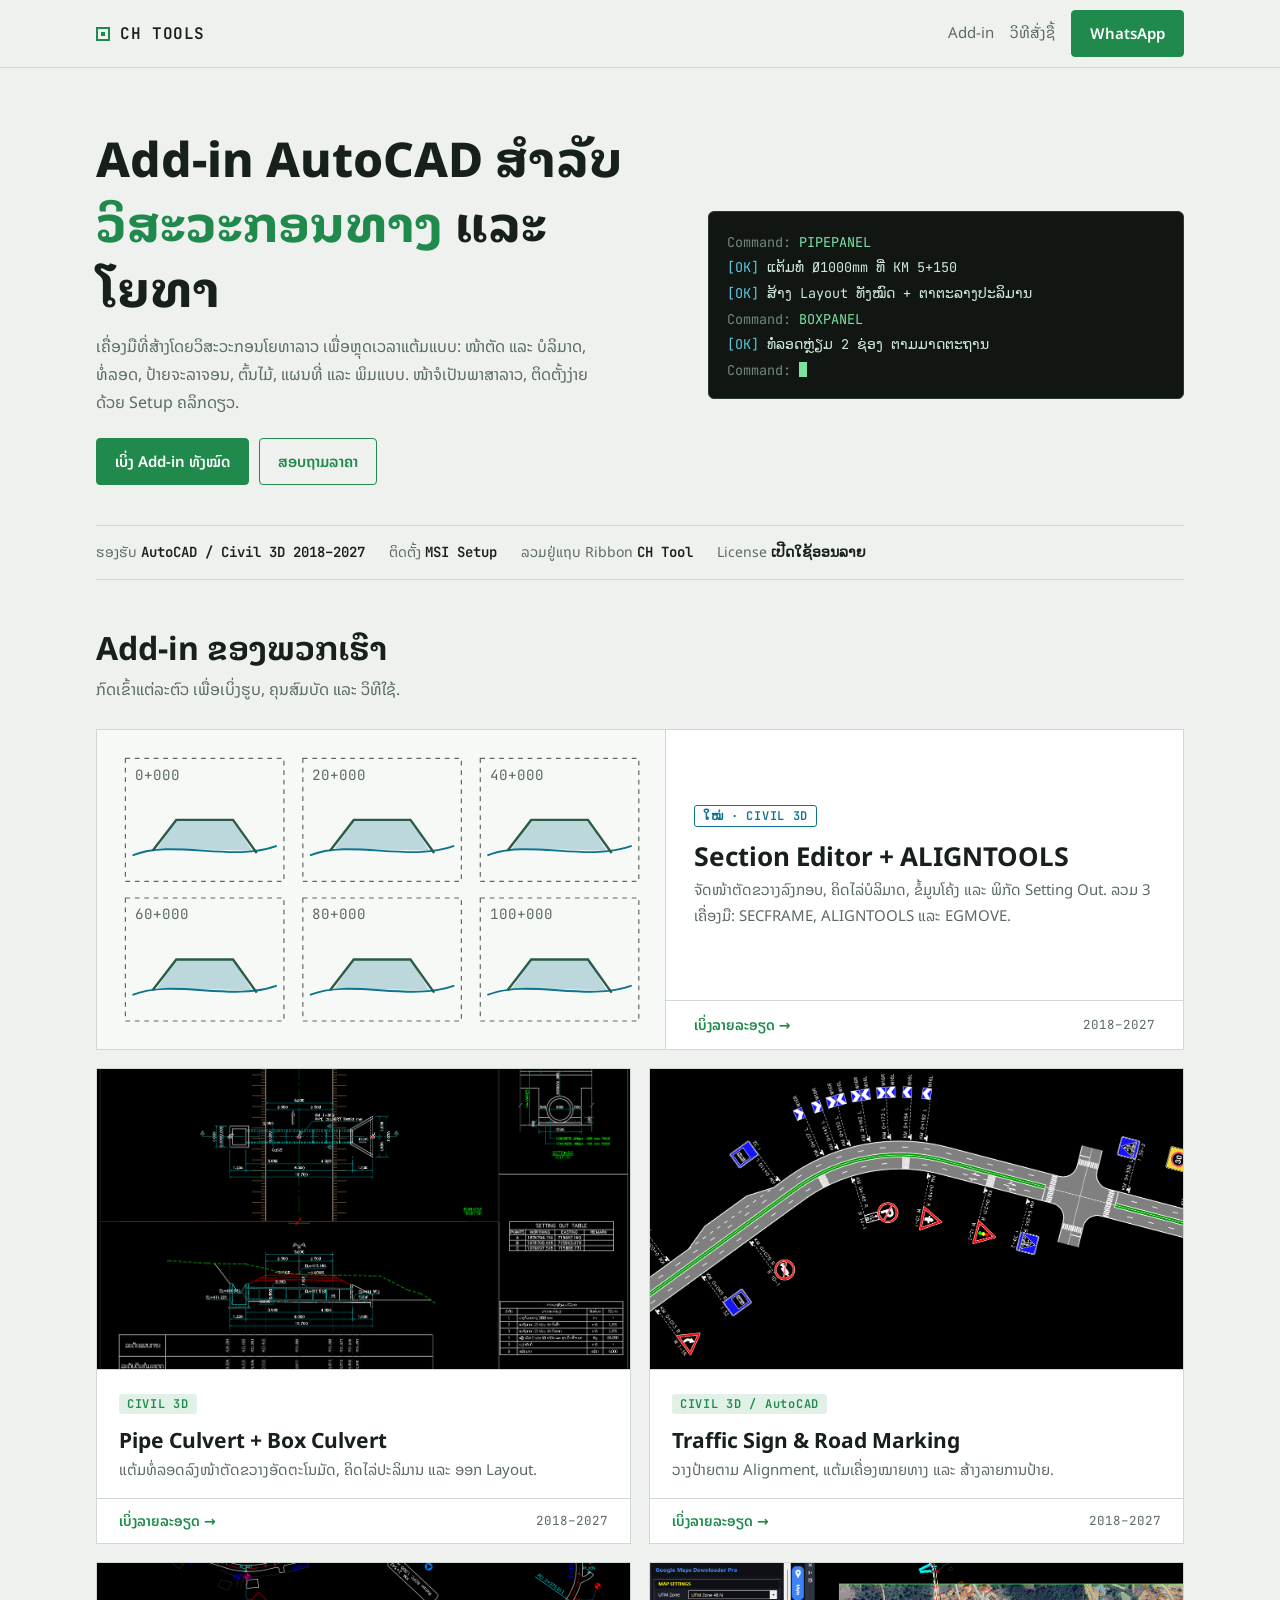
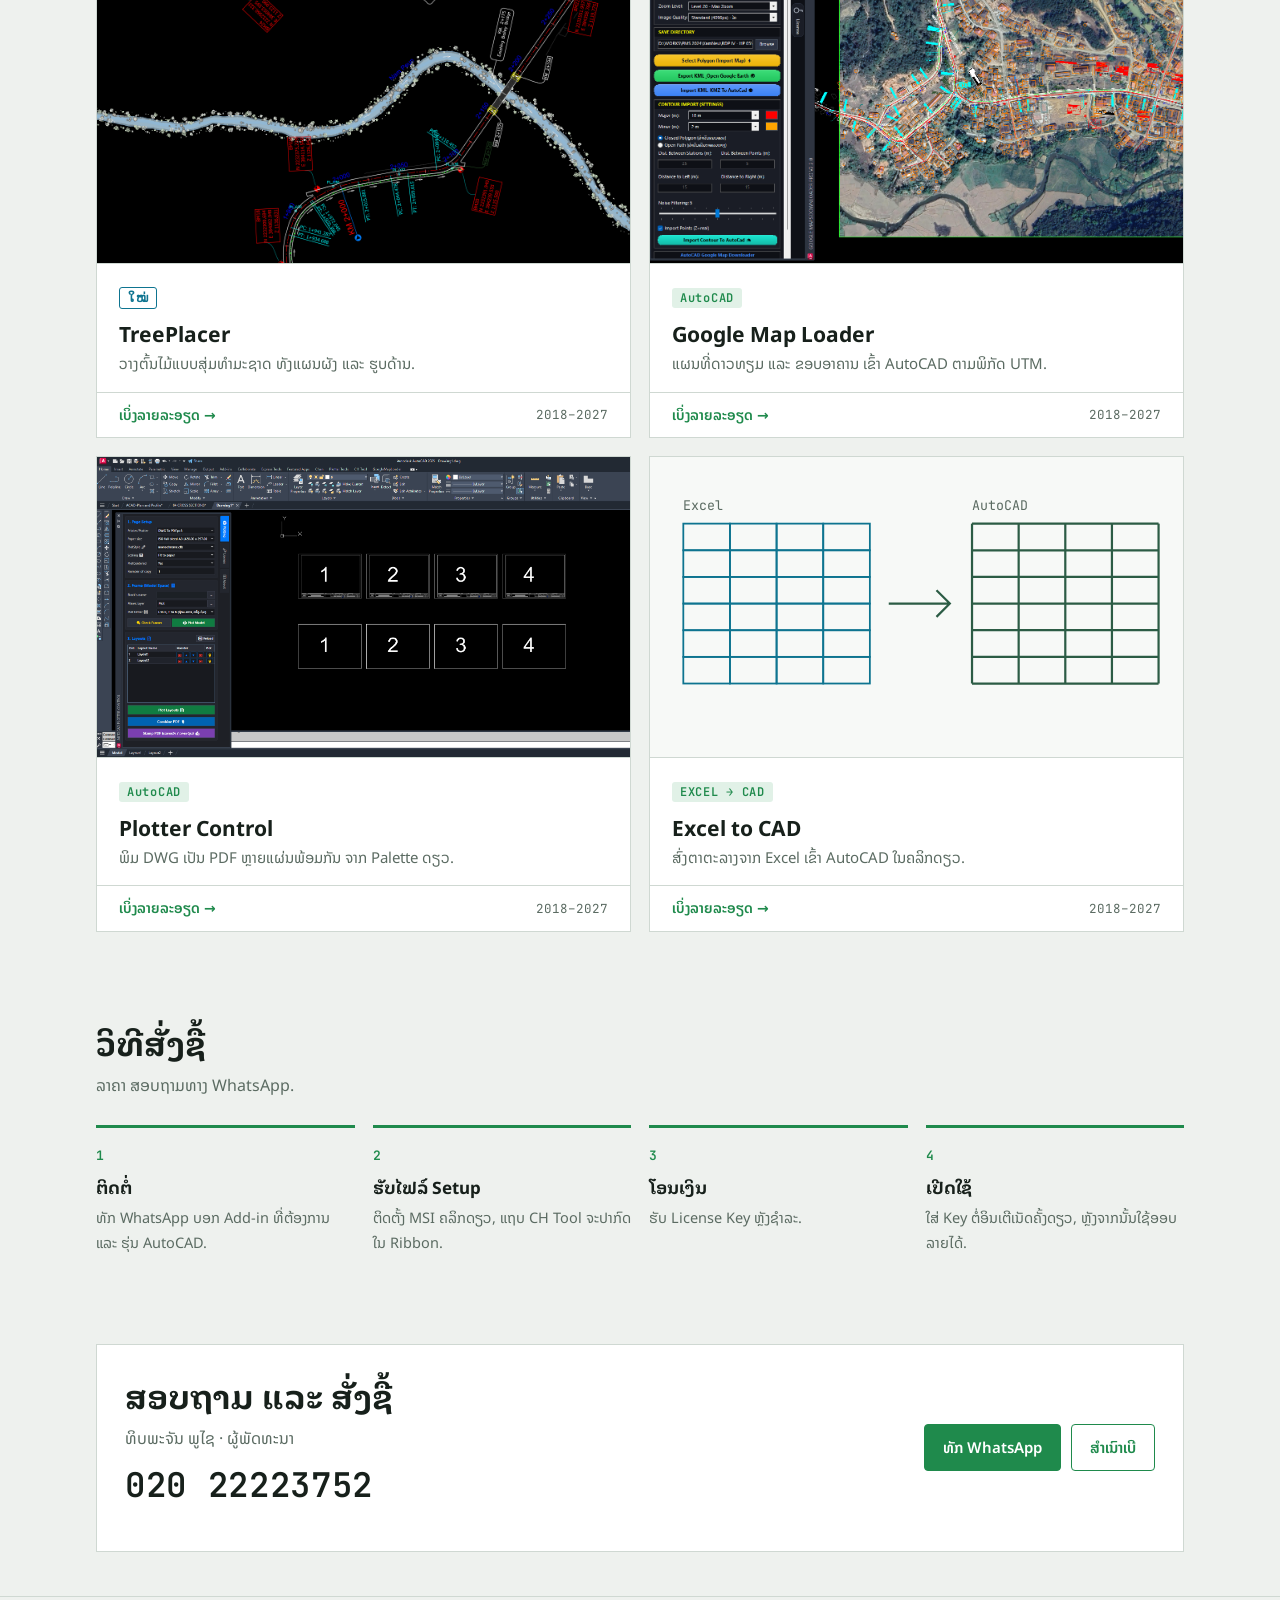
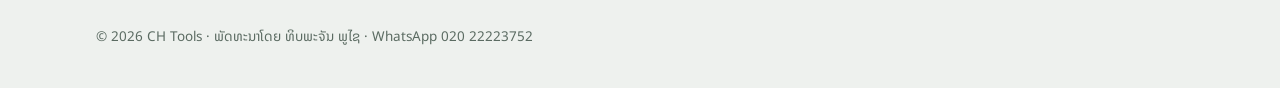
==== commit cc31b710: "Summary" ====
--- a/index.html
+++ b/index.html
@@ -111,7 +111,7 @@
 <text x="40" y="30">A3 · 1:1000 · 24 Layouts</text>
 </svg><img src="img-plotter-main.png" alt="" loading="lazy" onerror="imgNext(this)"><span class="cap"></span></div></div>
   <div class="body"><span class="tag ">AutoCAD</span><h3>Plotter Control</h3><p>ພິມ DWG ເປັນ PDF ຫຼາຍແຜ່ນພ້ອມກັນ ຈາກ Palette ດຽວ.</p></div>
-  <div class="more">ເບິ່ງລາຍລະອຽດ →<span></span></div>
+  <div class="more">ເບິ່ງລາຍລະອຽດ →<span>2018–2027</span></div>
 </a>
 <a class="card" href="excel-to-cad.html">
   <div class="thumb"><div class="fig"><svg viewBox="0 0 480 270" aria-hidden="true">
@@ -121,7 +121,7 @@
 <line class="s" x1="290" y1="204" x2="458" y2="204"/>
 </svg><img src="img-excel-to-cad-main.png" alt="" loading="lazy" onerror="imgNext(this)"><span class="cap"></span></div></div>
   <div class="body"><span class="tag ">EXCEL → CAD</span><h3>Excel to CAD</h3><p>ສົ່ງຕາຕະລາງຈາກ Excel ເຂົ້າ AutoCAD ໃນຄລິກດຽວ.</p></div>
-  <div class="more">ເບິ່ງລາຍລະອຽດ →<span></span></div>
+  <div class="more">ເບິ່ງລາຍລະອຽດ →<span>2018–2027</span></div>
 </a>
   </div>
 </div></section>
--- a/style.css
+++ b/style.css
@@ -25,6 +25,7 @@
 header.top{position:sticky;top:0;z-index:5;background:var(--bg);border-bottom:1px solid var(--line)}
 .top .wrap{display:flex;align-items:center;justify-content:space-between;gap:12px;padding-block:10px}
 .brand{font-family:var(--mono);font-weight:600;letter-spacing:.04em;display:flex;align-items:center;gap:10px;color:var(--fg);text-decoration:none}
+.brand small{font:400 13px var(--body);letter-spacing:0;color:var(--muted)}
 .brand i{width:14px;height:14px;border:2px solid var(--accent);display:inline-block;position:relative}
 .brand i::after{content:"";position:absolute;inset:3px;background:var(--accent)}
 .nav{display:flex;align-items:center;gap:16px}
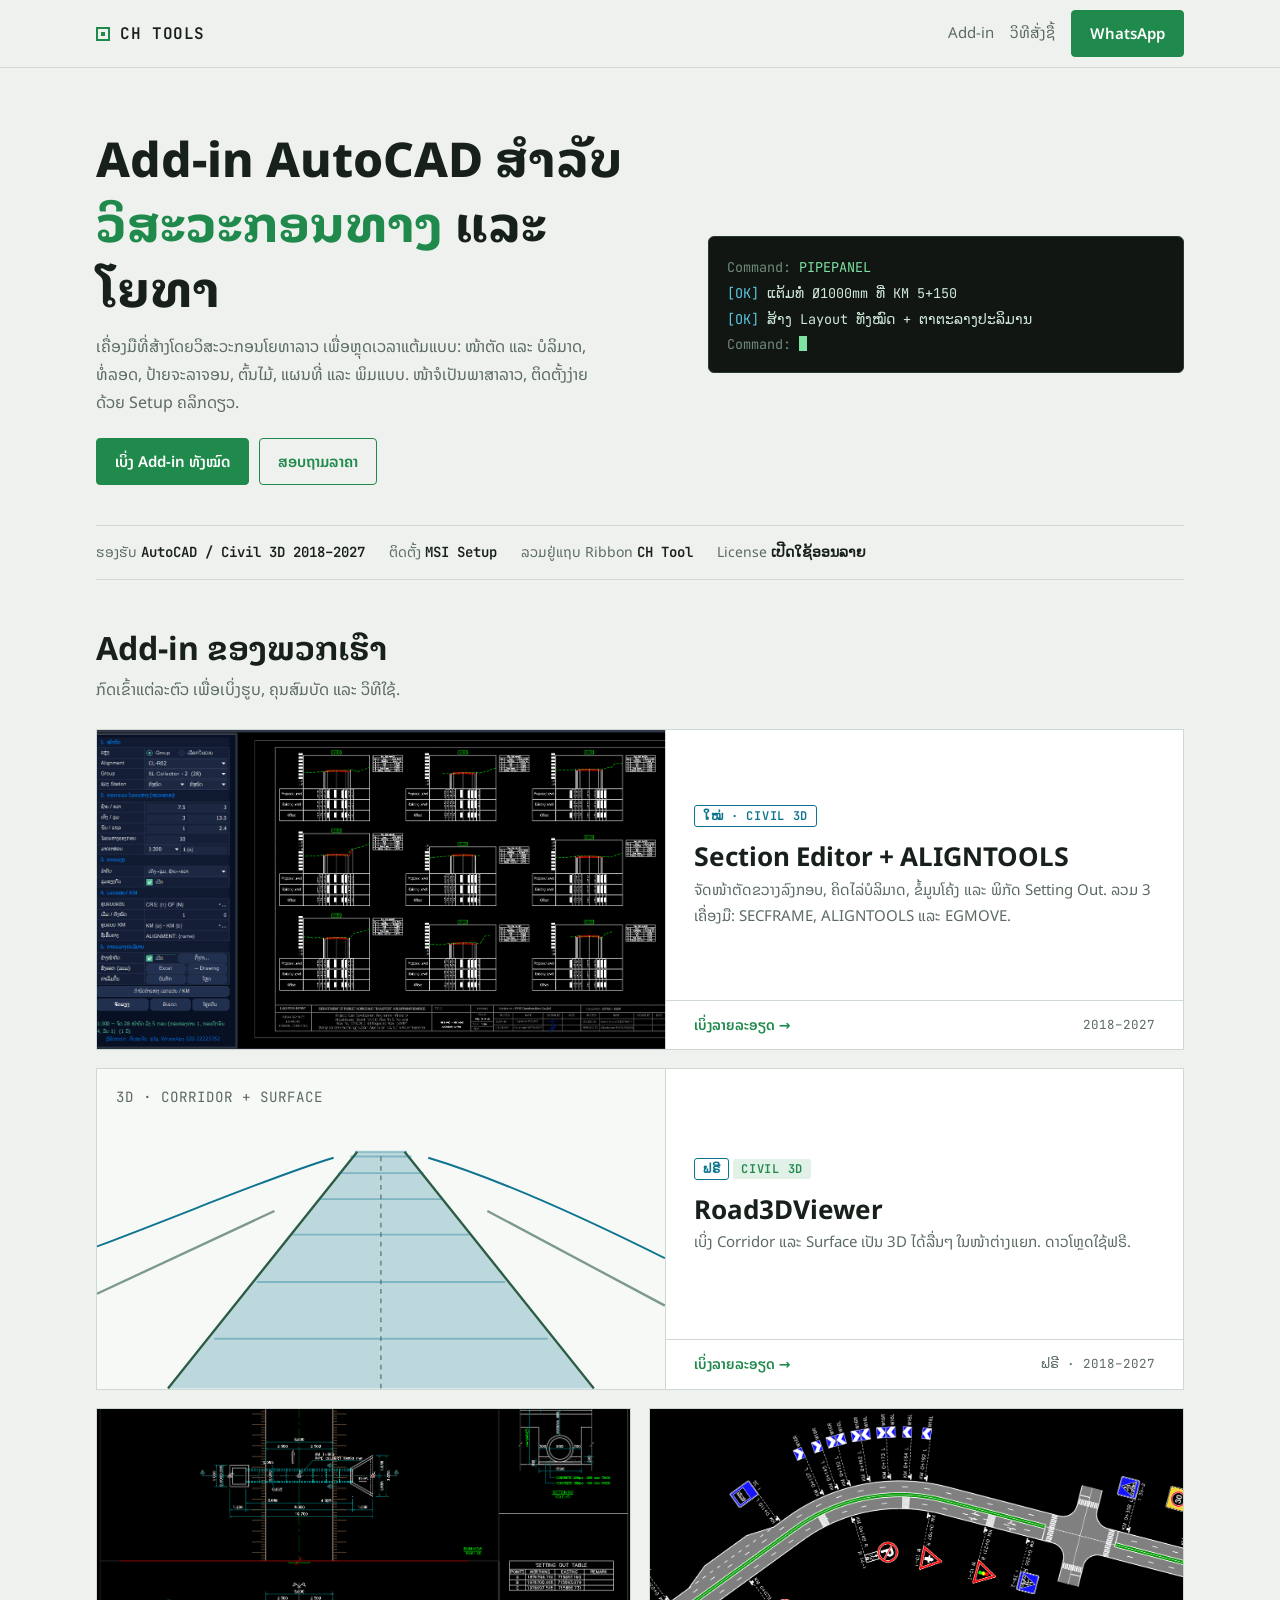
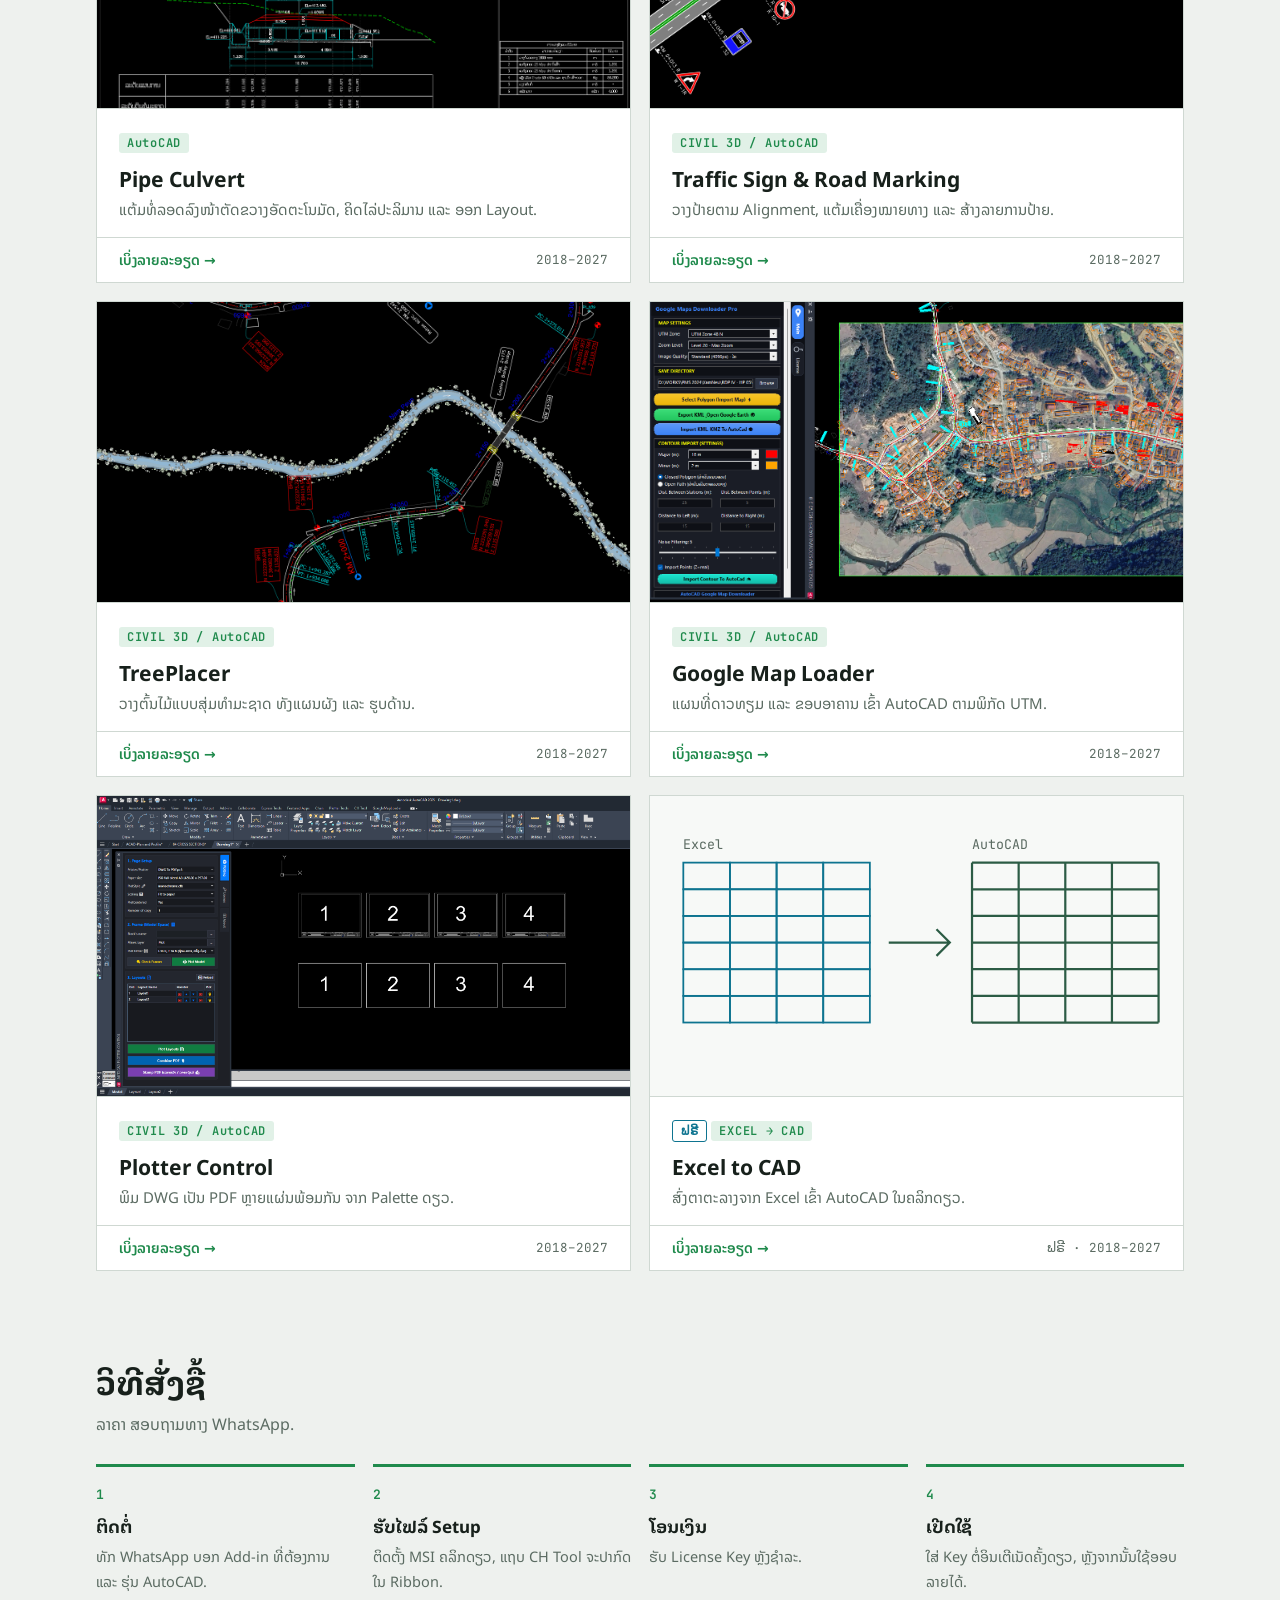
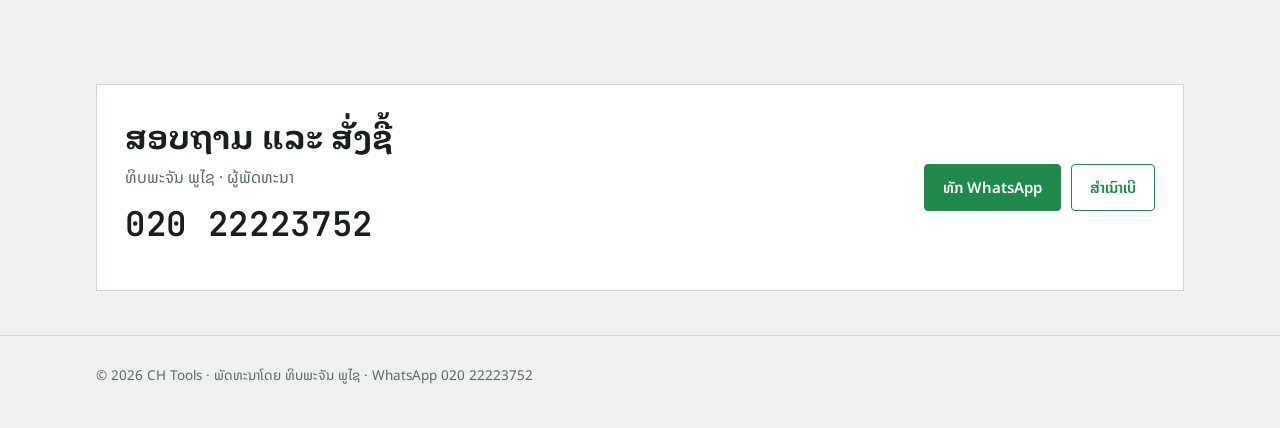
==== commit 0d1df0c6: "Summary" ====
--- a/index.html
+++ b/index.html
@@ -35,8 +35,6 @@
       <div><span class="p">Command:</span> <span class="k">PIPEPANEL</span></div>
       <div><span class="c">[OK]</span> ແຕ້ມທໍ່ Ø1000mm ທີ່ KM 5+150</div>
       <div><span class="c">[OK]</span> ສ້າງ Layout ທັງໝົດ + ຕາຕະລາງປະລິມານ</div>
-      <div><span class="p">Command:</span> <span class="k">BOXPANEL</span></div>
-      <div><span class="c">[OK]</span> ທໍ່ລອດຫຼ່ຽມ 2 ຊ່ອງ ຕາມມາດຕະຖານ</div>
       <div><span class="p">Command:</span> <span class="cur"></span></div>
     </div>
   </div>
@@ -57,6 +55,11 @@
   <div class="body"><span class="tag new">ໃໝ່ · CIVIL 3D</span><h3>Section Editor + ALIGNTOOLS</h3><p>ຈັດໜ້າຕັດຂວາງລົງກອບ, ຄິດໄລ່ບໍລິມາດ, ຂໍ້ມູນໂຄ້ງ ແລະ ພິກັດ Setting Out. ລວມ 3 ເຄື່ອງມື: SECFRAME, ALIGNTOOLS ແລະ EGMOVE.</p></div>
   <div class="more">ເບິ່ງລາຍລະອຽດ →<span>2018–2027</span></div>
 </a>
+<a class="card wide" href="road3d-viewer.html">
+  <div class="thumb"><div class="fig"><svg viewBox="0 0 480 270" aria-hidden="true"><path class="f2" d="M60 270 L220 70 L260 70 L420 270 Z"/><path class="s" d="M60 270 L220 70 M420 270 L260 70"/><path class="d" d="M240 270 L240 70"/><line class="s2" x1="218" y1="70" x2="262" y2="70" opacity=".35"/><line class="s2" x1="214" y1="74" x2="266" y2="74" opacity=".35"/><line class="s2" x1="204" y1="88" x2="276" y2="88" opacity=".35"/><line class="s2" x1="188" y1="110" x2="292" y2="110" opacity=".35"/><line class="s2" x1="165" y1="140" x2="315" y2="140" opacity=".35"/><line class="s2" x1="135" y1="180" x2="345" y2="180" opacity=".35"/><line class="s2" x1="99" y1="228" x2="381" y2="228" opacity=".35"/><path class="s2" d="M0 150 C80 120 150 90 200 75 M480 160 C400 120 330 90 280 75"/><path class="s" d="M0 190 L150 120 M480 200 L330 120" opacity=".6"/><text x="16" y="28">3D · CORRIDOR + SURFACE</text></svg><img src="img-road3d-viewer-main.png" alt="" loading="lazy" onerror="imgNext(this)"><span class="cap"></span></div></div>
+  <div class="body"><span class="tag new">ຟຣີ</span> <span class="tag ">CIVIL 3D</span><h3>Road3DViewer</h3><p>ເບິ່ງ Corridor ແລະ Surface ເປັນ 3D ໄດ້ລື່ນໆ ໃນໜ້າຕ່າງແຍກ. ດາວໂຫຼດໃຊ້ຟຣີ.</p></div>
+  <div class="more">ເບິ່ງລາຍລະອຽດ →<span>ຟຣີ · 2018–2027</span></div>
+</a>
 <a class="card" href="pipe-culvert.html">
   <div class="thumb"><div class="fig"><svg viewBox="0 0 480 270" aria-hidden="true">
 <line class="d" x1="240" y1="20" x2="240" y2="250"/>
@@ -70,7 +73,7 @@
 <text x="70" y="245">EL=788.450</text><text x="350" y="150">EL=789.120</text>
 <text x="200" y="135">Ø1000mm</text>
 </svg><img src="img-pipe-culvert-main.png" alt="" loading="lazy" onerror="imgNext(this)"><span class="cap"></span></div></div>
-  <div class="body"><span class="tag ">CIVIL 3D</span><h3>Pipe Culvert + Box Culvert</h3><p>ແຕ້ມທໍ່ລອດລົງໜ້າຕັດຂວາງອັດຕະໂນມັດ, ຄິດໄລ່ປະລິມານ ແລະ ອອກ Layout.</p></div>
+  <div class="body"><span class="tag ">AutoCAD</span><h3>Pipe Culvert</h3><p>ແຕ້ມທໍ່ລອດລົງໜ້າຕັດຂວາງອັດຕະໂນມັດ, ຄິດໄລ່ປະລິມານ ແລະ ອອກ Layout.</p></div>
   <div class="more">ເບິ່ງລາຍລະອຽດ →<span>2018–2027</span></div>
 </a>
 <a class="card" href="traffic-sign.html">
@@ -90,7 +93,7 @@
 <circle class="f2" cx="184" cy="83" r="17"/><circle class="s" cx="180" cy="79" r="17"/><circle class="f2" cx="99" cy="145" r="14"/><circle class="s" cx="95" cy="141" r="14"/><circle class="f2" cx="94" cy="140" r="9"/><circle class="s" cx="90" cy="136" r="9"/><circle class="f2" cx="221" cy="70" r="10"/><circle class="s" cx="217" cy="66" r="10"/><circle class="f2" cx="218" cy="191" r="11"/><circle class="s" cx="214" cy="187" r="11"/><circle class="f2" cx="150" cy="159" r="21"/><circle class="s" cx="146" cy="155" r="21"/><circle class="f2" cx="270" cy="122" r="22"/><circle class="s" cx="266" cy="118" r="22"/><circle class="f2" cx="90" cy="196" r="13"/><circle class="s" cx="86" cy="192" r="13"/><circle class="f2" cx="123" cy="78" r="13"/><circle class="s" cx="119" cy="74" r="13"/><circle class="f2" cx="351" cy="88" r="17"/><circle class="s" cx="347" cy="84" r="17"/><circle class="f2" cx="291" cy="119" r="16"/><circle class="s" cx="287" cy="115" r="16"/><circle class="f2" cx="95" cy="69" r="12"/><circle class="s" cx="91" cy="65" r="12"/><circle class="f2" cx="305" cy="127" r="13"/><circle class="s" cx="301" cy="123" r="13"/><circle class="f2" cx="273" cy="132" r="13"/><circle class="s" cx="269" cy="128" r="13"/><circle class="f2" cx="344" cy="171" r="12"/><circle class="s" cx="340" cy="167" r="12"/><circle class="f2" cx="269" cy="143" r="20"/><circle class="s" cx="265" cy="139" r="20"/><circle class="f2" cx="322" cy="105" r="22"/><circle class="s" cx="318" cy="101" r="22"/><circle class="f2" cx="114" cy="126" r="19"/><circle class="s" cx="110" cy="122" r="19"/><circle class="f2" cx="126" cy="137" r="10"/><circle class="s" cx="122" cy="133" r="10"/><circle class="f2" cx="301" cy="181" r="16"/><circle class="s" cx="297" cy="177" r="16"/><circle class="f2" cx="372" cy="109" r="18"/><circle class="s" cx="368" cy="105" r="18"/><circle class="f2" cx="276" cy="152" r="15"/><circle class="s" cx="272" cy="148" r="15"/><circle class="f2" cx="360" cy="210" r="15"/><circle class="s" cx="356" cy="206" r="15"/><circle class="f2" cx="300" cy="69" r="18"/><circle class="s" cx="296" cy="65" r="18"/><circle class="f2" cx="294" cy="218" r="20"/><circle class="s" cx="290" cy="214" r="20"/><circle class="f2" cx="171" cy="121" r="18"/><circle class="s" cx="167" cy="117" r="18"/><circle class="f2" cx="82" cy="133" r="11"/><circle class="s" cx="78" cy="129" r="11"/><circle class="f2" cx="114" cy="68" r="19"/><circle class="s" cx="110" cy="64" r="19"/><circle class="f2" cx="118" cy="99" r="14"/><circle class="s" cx="114" cy="95" r="14"/><circle class="f2" cx="370" cy="72" r="15"/><circle class="s" cx="366" cy="68" r="15"/><circle class="f2" cx="261" cy="200" r="20"/><circle class="s" cx="257" cy="196" r="20"/><circle class="f2" cx="368" cy="104" r="14"/><circle class="s" cx="364" cy="100" r="14"/><circle class="f2" cx="196" cy="200" r="21"/><circle class="s" cx="192" cy="196" r="21"/><circle class="f2" cx="125" cy="87" r="12"/><circle class="s" cx="121" cy="83" r="12"/><circle class="f2" cx="153" cy="137" r="17"/><circle class="s" cx="149" cy="133" r="17"/><circle class="f2" cx="163" cy="60" r="14"/><circle class="s" cx="159" cy="56" r="14"/><circle class="f2" cx="200" cy="150" r="21"/><circle class="s" cx="196" cy="146" r="21"/><circle class="f2" cx="309" cy="141" r="17"/><circle class="s" cx="305" cy="137" r="17"/><circle class="f2" cx="304" cy="68" r="21"/><circle class="s" cx="300" cy="64" r="21"/><circle class="f2" cx="339" cy="199" r="19"/><circle class="s" cx="335" cy="195" r="19"/><circle class="f2" cx="207" cy="123" r="10"/><circle class="s" cx="203" cy="119" r="10"/><circle class="f2" cx="290" cy="69" r="10"/><circle class="s" cx="286" cy="65" r="10"/><circle class="f2" cx="145" cy="85" r="13"/><circle class="s" cx="141" cy="81" r="13"/><circle class="f2" cx="92" cy="59" r="11"/><circle class="s" cx="88" cy="55" r="11"/><circle class="f2" cx="108" cy="117" r="9"/><circle class="s" cx="104" cy="113" r="9"/><circle class="f2" cx="371" cy="157" r="11"/><circle class="s" cx="367" cy="153" r="11"/>
 <path class="s2" d="M20 250 C140 210 260 260 470 200" stroke-width="5"/>
 </svg><img src="img-tree-placer-main.png" alt="" loading="lazy" onerror="imgNext(this)"><span class="cap"></span></div></div>
-  <div class="body"><span class="tag new">ໃໝ່</span><h3>TreePlacer</h3><p>ວາງຕົ້ນໄມ້ແບບສຸ່ມທຳມະຊາດ ທັງແຜນຜັງ ແລະ ຮູບດ້ານ.</p></div>
+  <div class="body"><span class="tag ">CIVIL 3D / AutoCAD</span><h3>TreePlacer</h3><p>ວາງຕົ້ນໄມ້ແບບສຸ່ມທຳມະຊາດ ທັງແຜນຜັງ ແລະ ຮູບດ້ານ.</p></div>
   <div class="more">ເບິ່ງລາຍລະອຽດ →<span>2018–2027</span></div>
 </a>
 <a class="card" href="map-loader.html">
@@ -100,7 +103,7 @@
 <rect class="s2" x="125" y="139" width="19" height="18" transform="rotate(4 125 139)"/><rect class="s2" x="56" y="33" width="27" height="14" transform="rotate(-8 56 33)"/><rect class="s2" x="428" y="124" width="27" height="17" transform="rotate(4 428 124)"/><rect class="s2" x="90" y="157" width="28" height="17" transform="rotate(7 90 157)"/><rect class="s2" x="299" y="43" width="26" height="18" transform="rotate(-6 299 43)"/><rect class="s2" x="42" y="203" width="21" height="20" transform="rotate(11 42 203)"/><rect class="s2" x="316" y="214" width="19" height="21" transform="rotate(-2 316 214)"/><rect class="s2" x="404" y="206" width="14" height="12" transform="rotate(-8 404 206)"/><rect class="s2" x="416" y="117" width="23" height="14" transform="rotate(0 416 117)"/><rect class="s2" x="184" y="100" width="23" height="18" transform="rotate(12 184 100)"/><rect class="s2" x="303" y="216" width="27" height="24" transform="rotate(5 303 216)"/><rect class="s2" x="95" y="202" width="29" height="23" transform="rotate(2 95 202)"/><rect class="s2" x="316" y="72" width="27" height="18" transform="rotate(-6 316 72)"/><rect class="s2" x="55" y="201" width="30" height="11" transform="rotate(9 55 201)"/><rect class="s2" x="194" y="60" width="17" height="21" transform="rotate(11 194 60)"/><rect class="s2" x="48" y="153" width="13" height="20" transform="rotate(-5 48 153)"/><rect class="s2" x="382" y="226" width="21" height="24" transform="rotate(-6 382 226)"/><rect class="s2" x="61" y="150" width="13" height="13" transform="rotate(-3 61 150)"/><rect class="s2" x="274" y="61" width="13" height="22" transform="rotate(-6 274 61)"/><rect class="s2" x="413" y="209" width="19" height="16" transform="rotate(1 413 209)"/><rect class="s2" x="288" y="149" width="22" height="19" transform="rotate(13 288 149)"/><rect class="s2" x="233" y="116" width="25" height="13" transform="rotate(-6 233 116)"/><rect class="s2" x="421" y="134" width="22" height="10" transform="rotate(-3 421 134)"/><rect class="s2" x="262" y="34" width="23" height="19" transform="rotate(-13 262 34)"/><rect class="s2" x="281" y="123" width="24" height="15" transform="rotate(6 281 123)"/><rect class="s2" x="325" y="34" width="13" height="19" transform="rotate(14 325 34)"/><rect class="s2" x="130" y="121" width="23" height="14" transform="rotate(-4 130 121)"/><rect class="s2" x="155" y="104" width="23" height="14" transform="rotate(-4 155 104)"/><rect class="s2" x="339" y="35" width="22" height="20" transform="rotate(-6 339 35)"/><rect class="s2" x="119" y="191" width="16" height="13" transform="rotate(-2 119 191)"/><rect class="s2" x="309" y="50" width="18" height="15" transform="rotate(10 309 50)"/><rect class="s2" x="205" y="201" width="15" height="15" transform="rotate(5 205 201)"/><rect class="s2" x="384" y="120" width="16" height="12" transform="rotate(1 384 120)"/><rect class="s2" x="106" y="191" width="27" height="13" transform="rotate(-7 106 191)"/><rect class="s2" x="353" y="158" width="27" height="15" transform="rotate(-11 353 158)"/><rect class="s2" x="147" y="189" width="17" height="15" transform="rotate(-2 147 189)"/><rect class="s2" x="198" y="112" width="29" height="12" transform="rotate(-15 198 112)"/><rect class="s2" x="407" y="206" width="30" height="16" transform="rotate(14 407 206)"/>
 <text x="16" y="258">UTM 48N · 240512.3 E · 1984033.7 N</text>
 </svg><img src="img-map-loader-main.png" alt="" loading="lazy" onerror="imgNext(this)"><span class="cap"></span></div></div>
-  <div class="body"><span class="tag ">AutoCAD</span><h3>Google Map Loader</h3><p>ແຜນທີ່ດາວທຽມ ແລະ ຂອບອາຄານ ເຂົ້າ AutoCAD ຕາມພິກັດ UTM.</p></div>
+  <div class="body"><span class="tag ">CIVIL 3D / AutoCAD</span><h3>Google Map Loader</h3><p>ແຜນທີ່ດາວທຽມ ແລະ ຂອບອາຄານ ເຂົ້າ AutoCAD ຕາມພິກັດ UTM.</p></div>
   <div class="more">ເບິ່ງລາຍລະອຽດ →<span>2018–2027</span></div>
 </a>
 <a class="card" href="plotter.html">
@@ -110,7 +113,7 @@
 <rect class="s" x="400" y="100" width="60" height="80"/><text x="413" y="146">PDF</text>
 <text x="40" y="30">A3 · 1:1000 · 24 Layouts</text>
 </svg><img src="img-plotter-main.png" alt="" loading="lazy" onerror="imgNext(this)"><span class="cap"></span></div></div>
-  <div class="body"><span class="tag ">AutoCAD</span><h3>Plotter Control</h3><p>ພິມ DWG ເປັນ PDF ຫຼາຍແຜ່ນພ້ອມກັນ ຈາກ Palette ດຽວ.</p></div>
+  <div class="body"><span class="tag ">CIVIL 3D / AutoCAD</span><h3>Plotter Control</h3><p>ພິມ DWG ເປັນ PDF ຫຼາຍແຜ່ນພ້ອມກັນ ຈາກ Palette ດຽວ.</p></div>
   <div class="more">ເບິ່ງລາຍລະອຽດ →<span>2018–2027</span></div>
 </a>
 <a class="card" href="excel-to-cad.html">
@@ -120,8 +123,8 @@
 <text x="290" y="48">AutoCAD</text><line class="s" x1="290" y1="60" x2="458" y2="60"/><line class="s" x1="290" y1="84" x2="458" y2="84"/><line class="s" x1="290" y1="108" x2="458" y2="108"/><line class="s" x1="290" y1="132" x2="458" y2="132"/><line class="s" x1="290" y1="156" x2="458" y2="156"/><line class="s" x1="290" y1="180" x2="458" y2="180"/><line class="s" x1="290" y1="60" x2="290" y2="204"/><line class="s" x1="332" y1="60" x2="332" y2="204"/><line class="s" x1="374" y1="60" x2="374" y2="204"/><line class="s" x1="416" y1="60" x2="416" y2="204"/><line class="s" x1="458" y1="60" x2="458" y2="204"/>
 <line class="s" x1="290" y1="204" x2="458" y2="204"/>
 </svg><img src="img-excel-to-cad-main.png" alt="" loading="lazy" onerror="imgNext(this)"><span class="cap"></span></div></div>
-  <div class="body"><span class="tag ">EXCEL → CAD</span><h3>Excel to CAD</h3><p>ສົ່ງຕາຕະລາງຈາກ Excel ເຂົ້າ AutoCAD ໃນຄລິກດຽວ.</p></div>
-  <div class="more">ເບິ່ງລາຍລະອຽດ →<span>2018–2027</span></div>
+  <div class="body"><span class="tag new">ຟຣີ</span> <span class="tag ">EXCEL → CAD</span><h3>Excel to CAD</h3><p>ສົ່ງຕາຕະລາງຈາກ Excel ເຂົ້າ AutoCAD ໃນຄລິກດຽວ.</p></div>
+  <div class="more">ເບິ່ງລາຍລະອຽດ →<span>ຟຣີ · 2018–2027</span></div>
 </a>
   </div>
 </div></section>
--- a/style.css
+++ b/style.css
@@ -70,6 +70,7 @@
 .fig{position:relative;background:var(--sheet);aspect-ratio:16/9;overflow:hidden;max-width:100%}
 .fig svg{position:absolute;inset:0;width:100%;height:100%}
 .fig img{position:absolute;inset:0;width:100%;height:100%;object-fit:cover;max-width:none}
+.fig video{position:absolute;inset:0;width:100%;height:100%;object-fit:contain;background:#000;display:block}
 .fig .cap{position:absolute;right:8px;bottom:6px;font:11px var(--mono);color:var(--muted);background:var(--sheet);padding:0 6px}
 .fig .s{stroke:var(--draw);fill:none;stroke-width:2}
 .fig .s2{stroke:var(--draw2);fill:none;stroke-width:1.6}
@@ -119,7 +120,7 @@
 .faq details[open] summary::after{content:"−"}
 .faq details p{margin:8px 0 0;color:var(--muted)}
 .two{display:grid;grid-template-columns:1fr 1fr;gap:36px}
-.others{display:grid;grid-template-columns:repeat(3,minmax(0,1fr));gap:12px}
+.others{display:grid;grid-template-columns:repeat(4,minmax(0,1fr));gap:12px}
 .others a{background:var(--panel);border:1px solid var(--line);padding:12px 14px;text-decoration:none;color:var(--fg);font-weight:600;font-size:14.5px}
 .others a:hover{border-color:var(--accent)}
 .others a span{display:block;font:400 12px var(--mono);color:var(--muted)}
@@ -143,6 +144,13 @@
 .card.wide .body{align-self:center;padding:24px 28px}
 .card.wide h3{font-size:26px}
 .card.wide .more{padding:12px 28px}
+.groups{display:grid;grid-template-columns:repeat(3,minmax(0,1fr));gap:18px;align-items:start}
+.grp{background:var(--panel);border:1px solid var(--line);border-top:3px solid var(--accent);padding:20px 22px;min-width:0}
+.grp .num{font:600 13px var(--mono);color:var(--accent)}
+.grp h3{margin:2px 0 2px;font-size:21px}
+.grp .sub{margin:0 0 12px;color:var(--muted);font-size:14.5px}
+.grp ul{margin:0;padding-left:18px;font-size:15px}
+.grp li{margin:6px 0}
 /* ---------- contact / footer ---------- */
 .contact{background:var(--panel);border:1px solid var(--line);padding:28px;display:grid;grid-template-columns:1fr auto;gap:24px;align-items:center}
 .phone{font:600 clamp(24px,4vw,34px) var(--mono);letter-spacing:.02em;user-select:all}
@@ -156,6 +164,7 @@
   .others{grid-template-columns:repeat(2,minmax(0,1fr))}
   .feats{grid-template-columns:1fr}
   .details{grid-template-columns:1fr}
+  .groups{grid-template-columns:1fr}
   .card.wide{grid-template-columns:1fr;grid-template-rows:auto}
   .card.wide .thumb{grid-row:auto;border-right:0;border-bottom:1px solid var(--line)}
   .feat:nth-child(n){padding:16px 0;border-left:0}
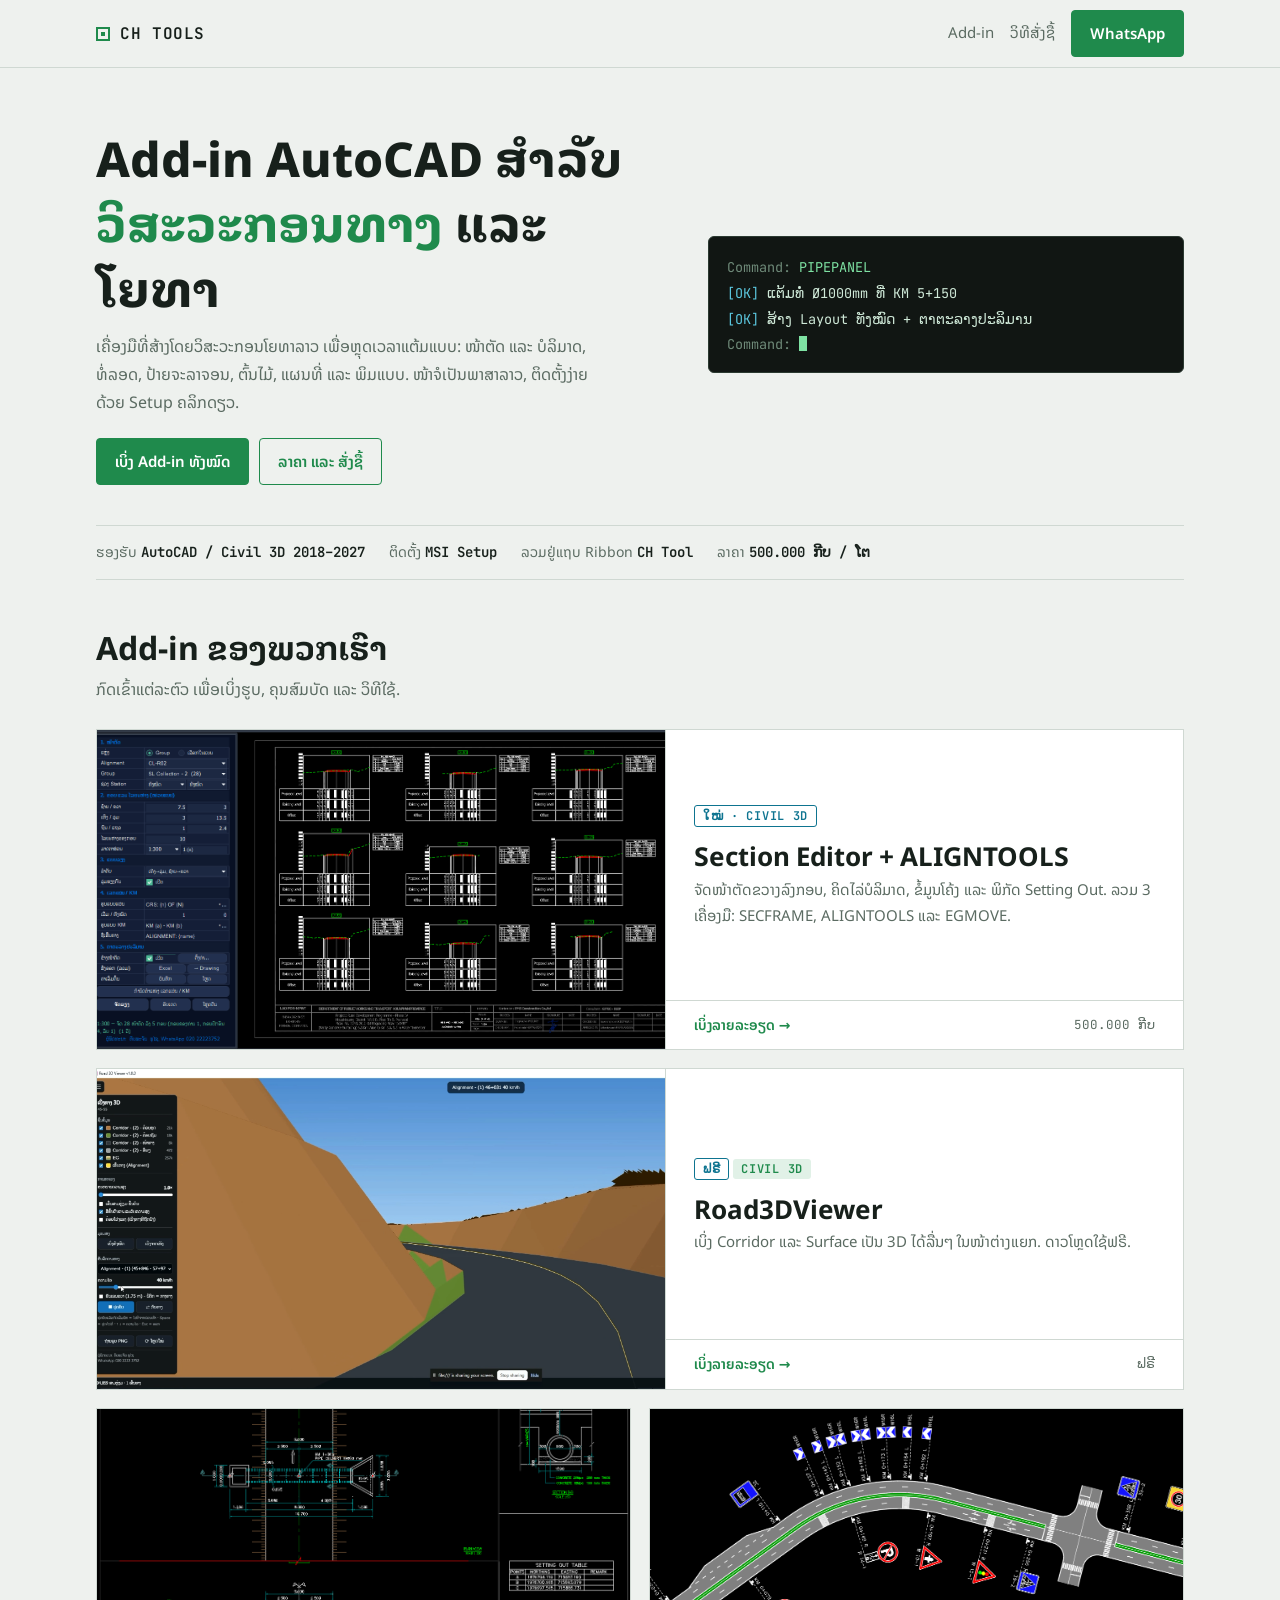
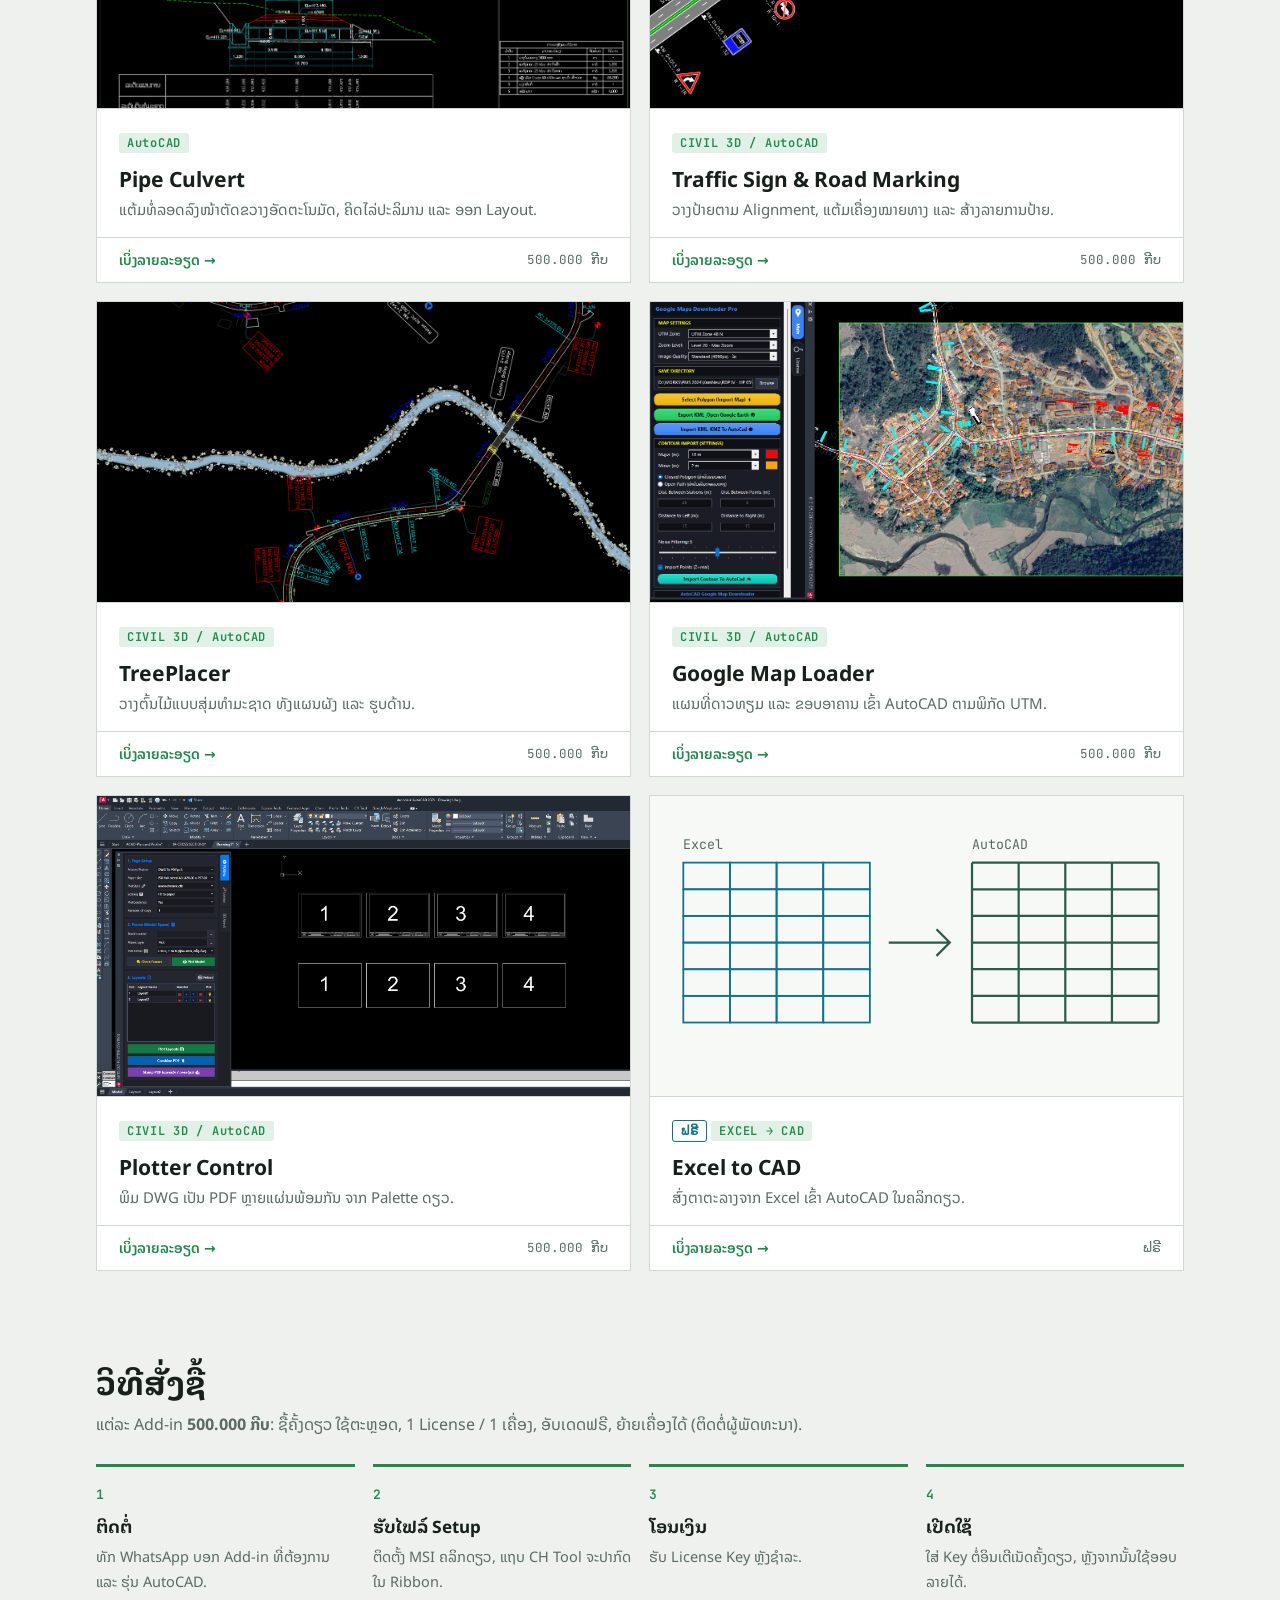
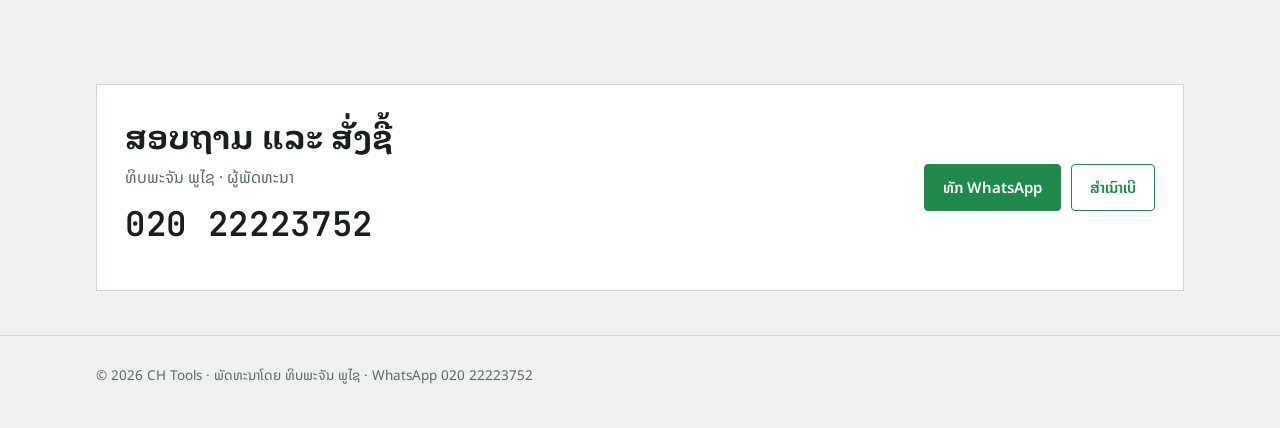
==== commit 2fd5cacc: "Summary" ====
--- a/index.html
+++ b/index.html
@@ -16,7 +16,7 @@
   <nav class="nav">
     <a class="link" href="index.html#products">Add-in</a>
     <a class="link" href="index.html#order">ວິທີສັ່ງຊື້</a>
-    <a class="btn solid" href="https://wa.me/8562022223752?text=%E0%BA%AA%E0%BA%B0%E0%BA%9A%E0%BA%B2%E0%BA%8D%E0%BA%94%E0%BA%B5%2C%20%E0%BA%AA%E0%BA%BB%E0%BA%99%E0%BB%83%E0%BA%88%20Add-in%20CH%20Tools" target="_blank" rel="noopener">WhatsApp</a>
+    <a class="btn solid" href="https://wa.me/8562022223752" target="_blank" rel="noopener">WhatsApp</a>
   </nav>
 </div></header>
 <main>
@@ -28,7 +28,7 @@
       <p>ເຄື່ອງມືທີ່ສ້າງໂດຍວິສະວະກອນໂຍທາລາວ ເພື່ອຫຼຸດເວລາແຕ້ມແບບ: ໜ້າຕັດ ແລະ ບໍລິມາດ, ທໍ່ລອດ, ປ້າຍຈະລາຈອນ, ຕົ້ນໄມ້, ແຜນທີ່ ແລະ ພິມແບບ. ໜ້າຈໍເປັນພາສາລາວ, ຕິດຕັ້ງງ່າຍດ້ວຍ Setup ຄລິກດຽວ.</p>
       <div class="cta">
         <a class="btn solid" href="#products">ເບິ່ງ Add-in ທັງໝົດ</a>
-        <a class="btn ghost" href="#contact">ສອບຖາມລາຄາ</a>
+        <a class="btn ghost" href="#order">ລາຄາ ແລະ ສັ່ງຊື້</a>
       </div>
     </div>
     <div class="cmd" aria-label="ຕົວຢ່າງຄຳສັ່ງ AutoCAD">
@@ -42,7 +42,7 @@
     <div>ຮອງຮັບ <b>AutoCAD / Civil 3D 2018–2027</b></div>
     <div>ຕິດຕັ້ງ <b>MSI Setup</b></div>
     <div>ລວມຢູ່ແຖບ Ribbon <b>CH Tool</b></div>
-    <div>License <b>ເປີດໃຊ້ອອນລາຍ</b></div>
+    <div>ລາຄາ <b>500.000 ກີບ / ໂຕ</b></div>
   </div>
 </div>
 
@@ -53,12 +53,12 @@
 <a class="card wide" href="section-editor.html">
   <div class="thumb"><div class="fig"><svg viewBox="0 0 480 270" aria-hidden="true"><rect class="d" x="24" y="24" width="134" height="104"/><path class="s2" d="M30 106 C64 92 114 112 152 98"/><path class="f2" d="M51 100 L67 76 L115 76 L131 102 Z"/><path class="s" d="M47 102 L67 76 L115 76 L135 104"/><text x="32" y="42">  0+000</text><rect class="d" x="24" y="142" width="134" height="104"/><path class="s2" d="M30 224 C64 210 114 230 152 216"/><path class="f2" d="M51 218 L67 194 L115 194 L131 220 Z"/><path class="s" d="M47 220 L67 194 L115 194 L135 222"/><text x="32" y="160"> 60+000</text><rect class="d" x="174" y="24" width="134" height="104"/><path class="s2" d="M180 106 C214 92 264 112 302 98"/><path class="f2" d="M201 100 L217 76 L265 76 L281 102 Z"/><path class="s" d="M197 102 L217 76 L265 76 L285 104"/><text x="182" y="42"> 20+000</text><rect class="d" x="174" y="142" width="134" height="104"/><path class="s2" d="M180 224 C214 210 264 230 302 216"/><path class="f2" d="M201 218 L217 194 L265 194 L281 220 Z"/><path class="s" d="M197 220 L217 194 L265 194 L285 222"/><text x="182" y="160"> 80+000</text><rect class="d" x="324" y="24" width="134" height="104"/><path class="s2" d="M330 106 C364 92 414 112 452 98"/><path class="f2" d="M351 100 L367 76 L415 76 L431 102 Z"/><path class="s" d="M347 102 L367 76 L415 76 L435 104"/><text x="332" y="42"> 40+000</text><rect class="d" x="324" y="142" width="134" height="104"/><path class="s2" d="M330 224 C364 210 414 230 452 216"/><path class="f2" d="M351 218 L367 194 L415 194 L431 220 Z"/><path class="s" d="M347 220 L367 194 L415 194 L435 222"/><text x="332" y="160">100+000</text></svg><img src="img-section-editor-main.png" alt="" loading="lazy" onerror="imgNext(this)"><span class="cap"></span></div></div>
   <div class="body"><span class="tag new">ໃໝ່ · CIVIL 3D</span><h3>Section Editor + ALIGNTOOLS</h3><p>ຈັດໜ້າຕັດຂວາງລົງກອບ, ຄິດໄລ່ບໍລິມາດ, ຂໍ້ມູນໂຄ້ງ ແລະ ພິກັດ Setting Out. ລວມ 3 ເຄື່ອງມື: SECFRAME, ALIGNTOOLS ແລະ EGMOVE.</p></div>
-  <div class="more">ເບິ່ງລາຍລະອຽດ →<span>2018–2027</span></div>
+  <div class="more">ເບິ່ງລາຍລະອຽດ →<span>500.000 ກີບ</span></div>
 </a>
 <a class="card wide" href="road3d-viewer.html">
   <div class="thumb"><div class="fig"><svg viewBox="0 0 480 270" aria-hidden="true"><path class="f2" d="M60 270 L220 70 L260 70 L420 270 Z"/><path class="s" d="M60 270 L220 70 M420 270 L260 70"/><path class="d" d="M240 270 L240 70"/><line class="s2" x1="218" y1="70" x2="262" y2="70" opacity=".35"/><line class="s2" x1="214" y1="74" x2="266" y2="74" opacity=".35"/><line class="s2" x1="204" y1="88" x2="276" y2="88" opacity=".35"/><line class="s2" x1="188" y1="110" x2="292" y2="110" opacity=".35"/><line class="s2" x1="165" y1="140" x2="315" y2="140" opacity=".35"/><line class="s2" x1="135" y1="180" x2="345" y2="180" opacity=".35"/><line class="s2" x1="99" y1="228" x2="381" y2="228" opacity=".35"/><path class="s2" d="M0 150 C80 120 150 90 200 75 M480 160 C400 120 330 90 280 75"/><path class="s" d="M0 190 L150 120 M480 200 L330 120" opacity=".6"/><text x="16" y="28">3D · CORRIDOR + SURFACE</text></svg><img src="img-road3d-viewer-main.png" alt="" loading="lazy" onerror="imgNext(this)"><span class="cap"></span></div></div>
   <div class="body"><span class="tag new">ຟຣີ</span> <span class="tag ">CIVIL 3D</span><h3>Road3DViewer</h3><p>ເບິ່ງ Corridor ແລະ Surface ເປັນ 3D ໄດ້ລື່ນໆ ໃນໜ້າຕ່າງແຍກ. ດາວໂຫຼດໃຊ້ຟຣີ.</p></div>
-  <div class="more">ເບິ່ງລາຍລະອຽດ →<span>ຟຣີ · 2018–2027</span></div>
+  <div class="more">ເບິ່ງລາຍລະອຽດ →<span>ຟຣີ</span></div>
 </a>
 <a class="card" href="pipe-culvert.html">
   <div class="thumb"><div class="fig"><svg viewBox="0 0 480 270" aria-hidden="true">
@@ -74,7 +74,7 @@
 <text x="200" y="135">Ø1000mm</text>
 </svg><img src="img-pipe-culvert-main.png" alt="" loading="lazy" onerror="imgNext(this)"><span class="cap"></span></div></div>
   <div class="body"><span class="tag ">AutoCAD</span><h3>Pipe Culvert</h3><p>ແຕ້ມທໍ່ລອດລົງໜ້າຕັດຂວາງອັດຕະໂນມັດ, ຄິດໄລ່ປະລິມານ ແລະ ອອກ Layout.</p></div>
-  <div class="more">ເບິ່ງລາຍລະອຽດ →<span>2018–2027</span></div>
+  <div class="more">ເບິ່ງລາຍລະອຽດ →<span>500.000 ກີບ</span></div>
 </a>
 <a class="card" href="traffic-sign.html">
   <div class="thumb"><div class="fig"><svg viewBox="0 0 480 270" aria-hidden="true">
@@ -85,7 +85,7 @@
 <text x="24" y="40">STA 0+000 → 0+850</text>
 </svg><img src="img-traffic-sign-main.png" alt="" loading="lazy" onerror="imgNext(this)"><span class="cap"></span></div></div>
   <div class="body"><span class="tag ">CIVIL 3D / AutoCAD</span><h3>Traffic Sign &amp; Road Marking</h3><p>ວາງປ້າຍຕາມ Alignment, ແຕ້ມເຄື່ອງໝາຍທາງ ແລະ ສ້າງລາຍການປ້າຍ.</p></div>
-  <div class="more">ເບິ່ງລາຍລະອຽດ →<span>2018–2027</span></div>
+  <div class="more">ເບິ່ງລາຍລະອຽດ →<span>500.000 ກີບ</span></div>
 </a>
 <a class="card" href="tree-placer.html">
   <div class="thumb"><div class="fig"><svg viewBox="0 0 480 270" aria-hidden="true">
@@ -94,7 +94,7 @@
 <path class="s2" d="M20 250 C140 210 260 260 470 200" stroke-width="5"/>
 </svg><img src="img-tree-placer-main.png" alt="" loading="lazy" onerror="imgNext(this)"><span class="cap"></span></div></div>
   <div class="body"><span class="tag ">CIVIL 3D / AutoCAD</span><h3>TreePlacer</h3><p>ວາງຕົ້ນໄມ້ແບບສຸ່ມທຳມະຊາດ ທັງແຜນຜັງ ແລະ ຮູບດ້ານ.</p></div>
-  <div class="more">ເບິ່ງລາຍລະອຽດ →<span>2018–2027</span></div>
+  <div class="more">ເບິ່ງລາຍລະອຽດ →<span>500.000 ກີບ</span></div>
 </a>
 <a class="card" href="map-loader.html">
   <div class="thumb"><div class="fig"><svg viewBox="0 0 480 270" aria-hidden="true">
@@ -104,7 +104,7 @@
 <text x="16" y="258">UTM 48N · 240512.3 E · 1984033.7 N</text>
 </svg><img src="img-map-loader-main.png" alt="" loading="lazy" onerror="imgNext(this)"><span class="cap"></span></div></div>
   <div class="body"><span class="tag ">CIVIL 3D / AutoCAD</span><h3>Google Map Loader</h3><p>ແຜນທີ່ດາວທຽມ ແລະ ຂອບອາຄານ ເຂົ້າ AutoCAD ຕາມພິກັດ UTM.</p></div>
-  <div class="more">ເບິ່ງລາຍລະອຽດ →<span>2018–2027</span></div>
+  <div class="more">ເບິ່ງລາຍລະອຽດ →<span>500.000 ກີບ</span></div>
 </a>
 <a class="card" href="plotter.html">
   <div class="thumb"><div class="fig"><svg viewBox="0 0 480 270" aria-hidden="true">
@@ -114,7 +114,7 @@
 <text x="40" y="30">A3 · 1:1000 · 24 Layouts</text>
 </svg><img src="img-plotter-main.png" alt="" loading="lazy" onerror="imgNext(this)"><span class="cap"></span></div></div>
   <div class="body"><span class="tag ">CIVIL 3D / AutoCAD</span><h3>Plotter Control</h3><p>ພິມ DWG ເປັນ PDF ຫຼາຍແຜ່ນພ້ອມກັນ ຈາກ Palette ດຽວ.</p></div>
-  <div class="more">ເບິ່ງລາຍລະອຽດ →<span>2018–2027</span></div>
+  <div class="more">ເບິ່ງລາຍລະອຽດ →<span>500.000 ກີບ</span></div>
 </a>
 <a class="card" href="excel-to-cad.html">
   <div class="thumb"><div class="fig"><svg viewBox="0 0 480 270" aria-hidden="true">
@@ -124,14 +124,14 @@
 <line class="s" x1="290" y1="204" x2="458" y2="204"/>
 </svg><img src="img-excel-to-cad-main.png" alt="" loading="lazy" onerror="imgNext(this)"><span class="cap"></span></div></div>
   <div class="body"><span class="tag new">ຟຣີ</span> <span class="tag ">EXCEL → CAD</span><h3>Excel to CAD</h3><p>ສົ່ງຕາຕະລາງຈາກ Excel ເຂົ້າ AutoCAD ໃນຄລິກດຽວ.</p></div>
-  <div class="more">ເບິ່ງລາຍລະອຽດ →<span>ຟຣີ · 2018–2027</span></div>
+  <div class="more">ເບິ່ງລາຍລະອຽດ →<span>ຟຣີ</span></div>
 </a>
   </div>
 </div></section>
 
 <section id="order"><div class="wrap">
   <h2>ວິທີສັ່ງຊື້</h2>
-  <p class="lead">ລາຄາ ສອບຖາມທາງ WhatsApp.</p>
+  <p class="lead">ແຕ່ລະ Add-in <b>500.000 ກີບ</b>: ຊື້ຄັ້ງດຽວ ໃຊ້ຕະຫຼອດ, 1 License / 1 ເຄື່ອງ, ອັບເດດຟຣີ, ຍ້າຍເຄື່ອງໄດ້ (ຕິດຕໍ່ຜູ້ພັດທະນາ).</p>
   <div class="steps">
     <div class="step"><h4>ຕິດຕໍ່</h4><p>ທັກ WhatsApp ບອກ Add-in ທີ່ຕ້ອງການ ແລະ ຮຸ່ນ AutoCAD.</p></div>
     <div class="step"><h4>ຮັບໄຟລ໌ Setup</h4><p>ຕິດຕັ້ງ MSI ຄລິກດຽວ, ແຖບ CH Tool ຈະປາກົດໃນ Ribbon.</p></div>
@@ -148,7 +148,7 @@
       <div class="note" id="note" aria-live="polite"></div>
     </div>
     <div class="cta">
-      <a class="btn solid" href="https://wa.me/8562022223752?text=%E0%BA%AA%E0%BA%B0%E0%BA%9A%E0%BA%B2%E0%BA%8D%E0%BA%94%E0%BA%B5%2C%20%E0%BA%AA%E0%BA%BB%E0%BA%99%E0%BB%83%E0%BA%88%20Add-in%20CH%20Tools" target="_blank" rel="noopener">ທັກ WhatsApp</a>
+      <a class="btn solid" href="https://wa.me/8562022223752" target="_blank" rel="noopener">ທັກ WhatsApp</a>
       <button class="btn ghost" id="copy" type="button">ສຳເນົາເບີ</button>
     </div>
   </div>
--- a/style.css
+++ b/style.css
@@ -151,6 +151,9 @@
 .grp .sub{margin:0 0 12px;color:var(--muted);font-size:14.5px}
 .grp ul{margin:0;padding-left:18px;font-size:15px}
 .grp li{margin:6px 0}
+.price{display:flex;flex-direction:column;gap:2px;margin:0 0 18px}
+.price b{font:700 clamp(26px,3.6vw,32px) var(--display);color:var(--accent);font-variant-numeric:tabular-nums}
+.price span{color:var(--muted);font-size:14px}
 /* ---------- contact / footer ---------- */
 .contact{background:var(--panel);border:1px solid var(--line);padding:28px;display:grid;grid-template-columns:1fr auto;gap:24px;align-items:center}
 .phone{font:600 clamp(24px,4vw,34px) var(--mono);letter-spacing:.02em;user-select:all}
